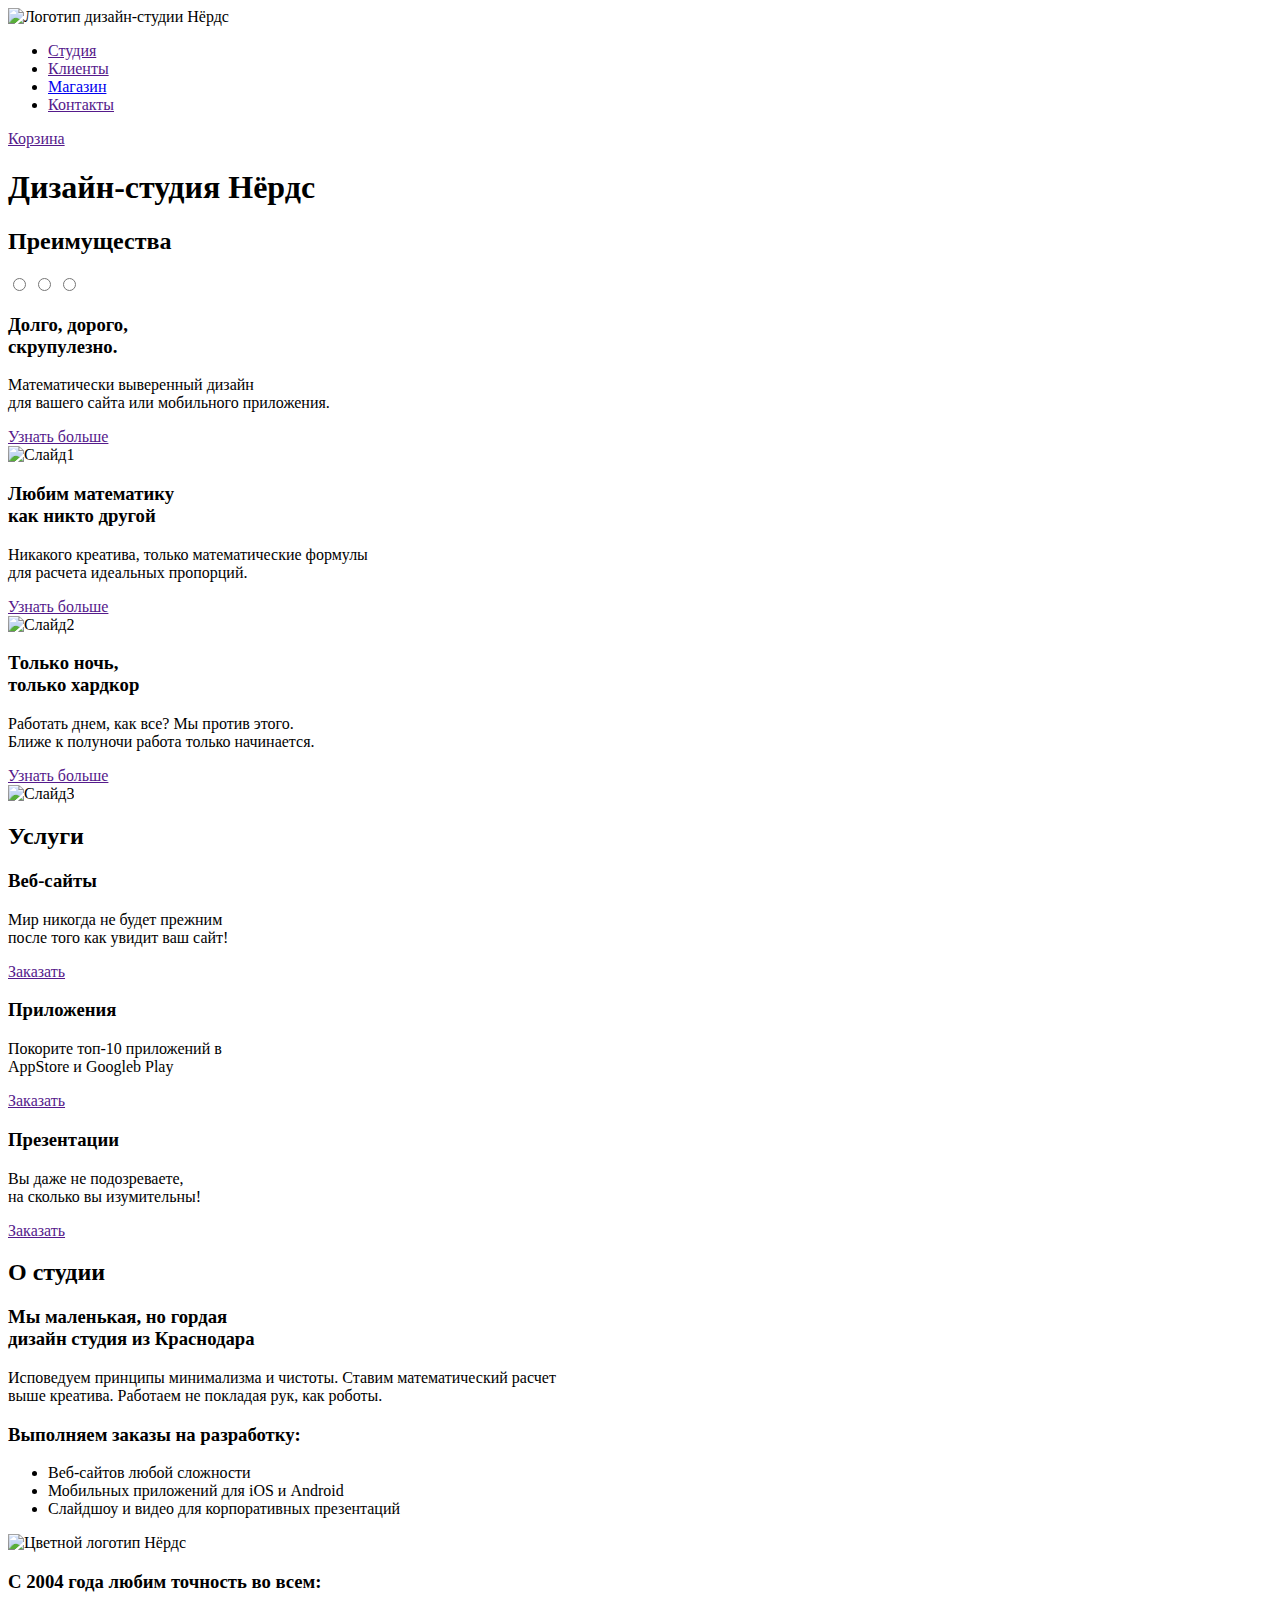
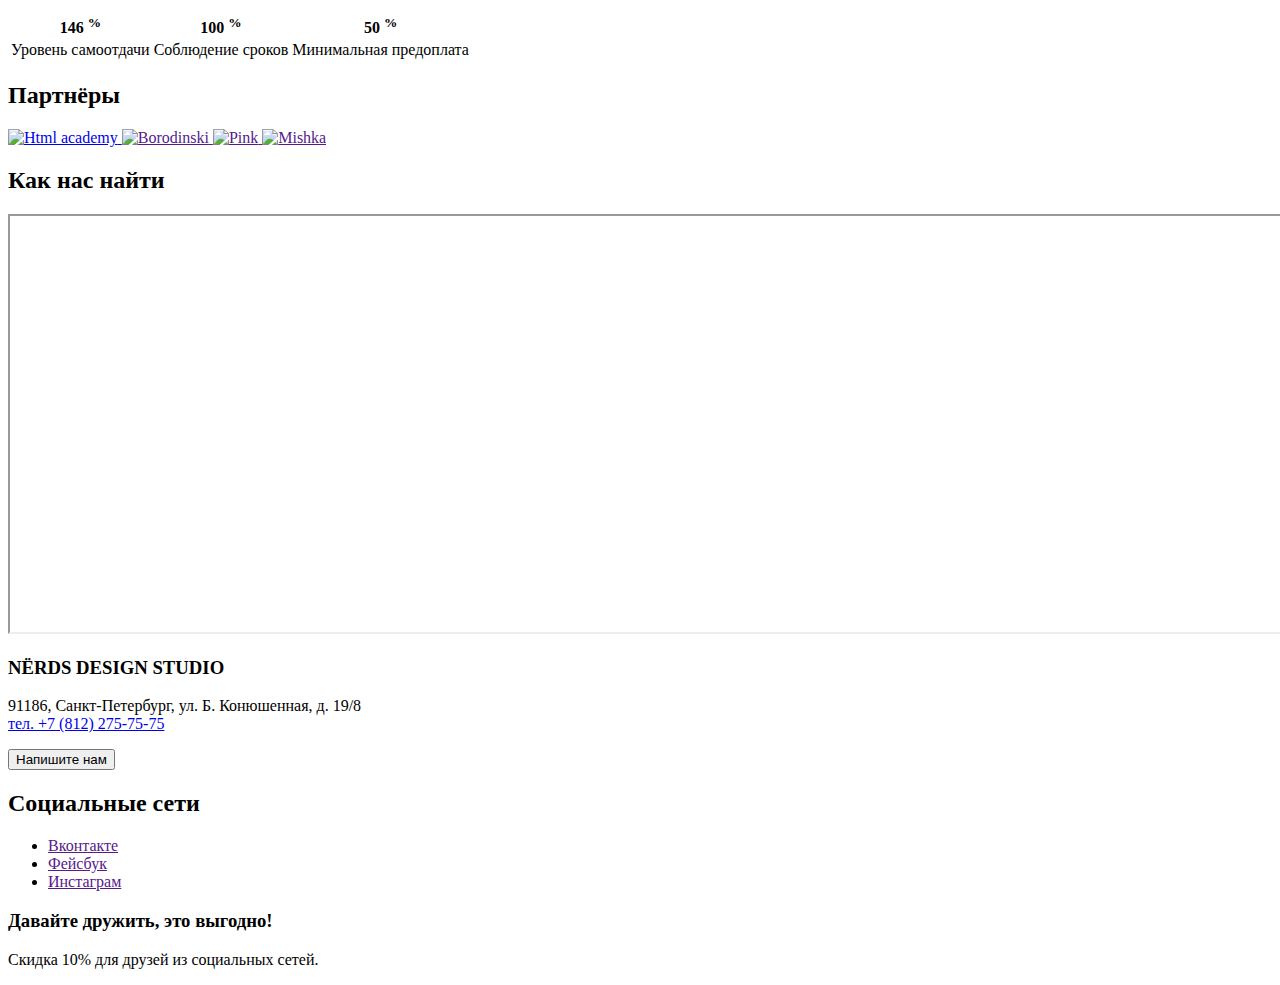
==== index.html @ f69ae748 "Добавляет html разметку главной страницы" ====
<!DOCTYPE html>
<html lang="ru">

<head>
  <meta charset="utf-8">
  <title>Дизайн-студия Нёрдс</title>
</head>

<body>
  <header>
    <nav>
      <a>
        <img src="https://via.placeholder.com/160x65" width="160" height="65" alt="Логотип дизайн-студии Нёрдс">
      </a>
      <ul>
        <li><a href="">Студия</a></li>
        <li><a href="">Клиенты</a></li>
        <li><a href="catalog.html">Магазин</a></li>
        <li><a href="">Контакты</a></li>
      </ul>
      <a href="">Корзина</a>
    </nav>
  </header>
  <main>
    <h1>Дизайн-студия Нёрдс</h1>
    <section>
      <h2>Преимущества</h2>
      <div>
        <input type="radio" id="slide1">
        <input type="radio" id="slide2">
        <input type="radio" id="slide3">
      </div>
      <div>
        <!-- 
        <label for="slide1"></label>
        <label for="slide2"></label>
        <label for="slide3"></label>
        -->
      </div>
      <div>
        <div>
          <h3>Долго, дорого,<br>
            скрупулезно.
          </h3>
          <p>
            Математически выверенный дизайн <br>
            для вашего сайта или мобильного приложения.
          </p>
          <a href="">Узнать больше</a>
        </div>
        <div>
          <img src="https://via.placeholder.com/760x431" width="760" height="431" alt="Слайд1">
        </div>
      </div>
      <div>
        <div>
          <h3>Любим математику<br>
            как никто другой
          </h3>
          <p>
            Никакого креатива, только математические формулы <br>
            для расчета идеальных пропорций.
          </p>
          <a href="">Узнать больше</a>
        </div>
        <div>
          <img src="https://via.placeholder.com/760x431" width="760" height="431" alt="Слайд2">
        </div>
      </div>
      <div>
        <div>
          <h3>Только ночь,<br>
            только хардкор
          </h3>
          <p>
            Работать днем, как все? Мы против этого. <br>
            Ближе к полуночи работа только начинается.
          </p>
          <a href="">Узнать больше</a>
        </div>
        <div>
          <img src="https://via.placeholder.com/760x431" width="760" height="431" alt="Слайд3">
        </div>
      </div>
    </section>
    <section>
      <h2>Услуги</h2>
      <div>
        <h3>Веб-сайты</h3>
        <p>
          Мир никогда не будет прежним <br>
          после того как увидит ваш сайт!
        </p>
        <a href="">Заказать</a>
      </div>
      <div>
        <h3>Приложения</h3>
        <p>
          Покорите топ-10 приложений в <br>
          AppStore и Googleb Play
        </p>
        <a href="">Заказать</a>
      </div>
      <div>
        <h3>Презентации</h3>
        <p>
          Вы даже не подозреваете, <br>
          на сколько вы изумительны!
        </p>
        <a href="">Заказать</a>
      </div>
    </section>
    <section>
      <h2>О студии</h2>
      <h3>Мы маленькая, но гордая <br>
        дизайн студия из Краснодара
      </h3>
      <p>
        Исповедуем принципы минимализма и чистоты. Ставим математический расчет <br>
        выше креатива. Работаем не покладая рук, как роботы.
      </p>
      <h3>Выполняем заказы на разработку:</h3>
      <ul>
        <li>Веб-сайтов любой сложности</li>
        <li>Мобильных приложений для iOS и Android</li>
        <li>Слайдшоу и видео для корпоративных презентаций</li>
      </ul>
      <img src="https://via.placeholder.com/360x208" width="360" height="208" alt="Цветной логотип Нёрдс">
      <h3>
        С 2004 года любим точность во всем:
      </h3>
      <table>
        <tr>
          <th>
            146
            <sup>%</sup>
          </th>
          <th>
            100
            <sup>%</sup>
          </th>
          <th>
            50
            <sup>%</sup>
          </th>
        </tr>
        <tr>
          <td>Уровень самоотдачи</td>
          <td>Соблюдение сроков</td>
          <td>Минимальная предоплата</td>
        </tr>
      </table>
    </section>
    <section>
      <h2>Партнёры</h2>
      <a href="https://htmlacademy.ru/intensive/htmlcss">
        <img src="https://via.placeholder.com/199x68" width="199" height="68" alt="Html academy">
      </a>
      <a href="">
        <img src="https://via.placeholder.com/209x90" width="209" height="90" alt="Borodinski">
      </a>
      <a href="">
        <img src="https://via.placeholder.com/185x52" width="182" height="52" alt="Pink">
      </a>
      <a href="">
        <img src="https://via.placeholder.com/173x84" width="174" height="84" alt="Mishka">
      </a>
    </section>
  </main>
  <footer>
    <section>
      <h2>Как нас найти</h2>
      <div class="map">
        <iframe
          src="https://yandex.ru/map-widget/v1/?um=constructor%3Ab1646ce44cdede7087c496440cc2f568288fb2582e82333f8122852d55ac9427&amp;source=constructor"
         width="1440" height="416"></iframe>
      </div>
      <div>
        <h3>NЁRDS DESIGN STUDIO</h3>
        <p>
          91186, Санкт-Петербург, ул. Б. Конюшенная, д. 19/8<br>
          <a href="tel:+78122757575">тел. +7 (812) 275-75-75</a>
        </p>
        <button>Напишите нам</button>
      </div>
    </section>
    <section>
      <h2>Социальные сети</h2>
      <ul>
        <li>
          <a href="">Вконтакте</a>
        </li>
        <li>
          <a href="">Фейсбук</a>
        </li>
        <li>
          <a href="">Инстаграм</a>
        </li>
      </ul>
      <h3>Давайте дружить, это выгодно!</h3>
      <p>Скидка 10% для друзей из социальных сетей.</p>
    </section>
  </footer>
</body>

</html>
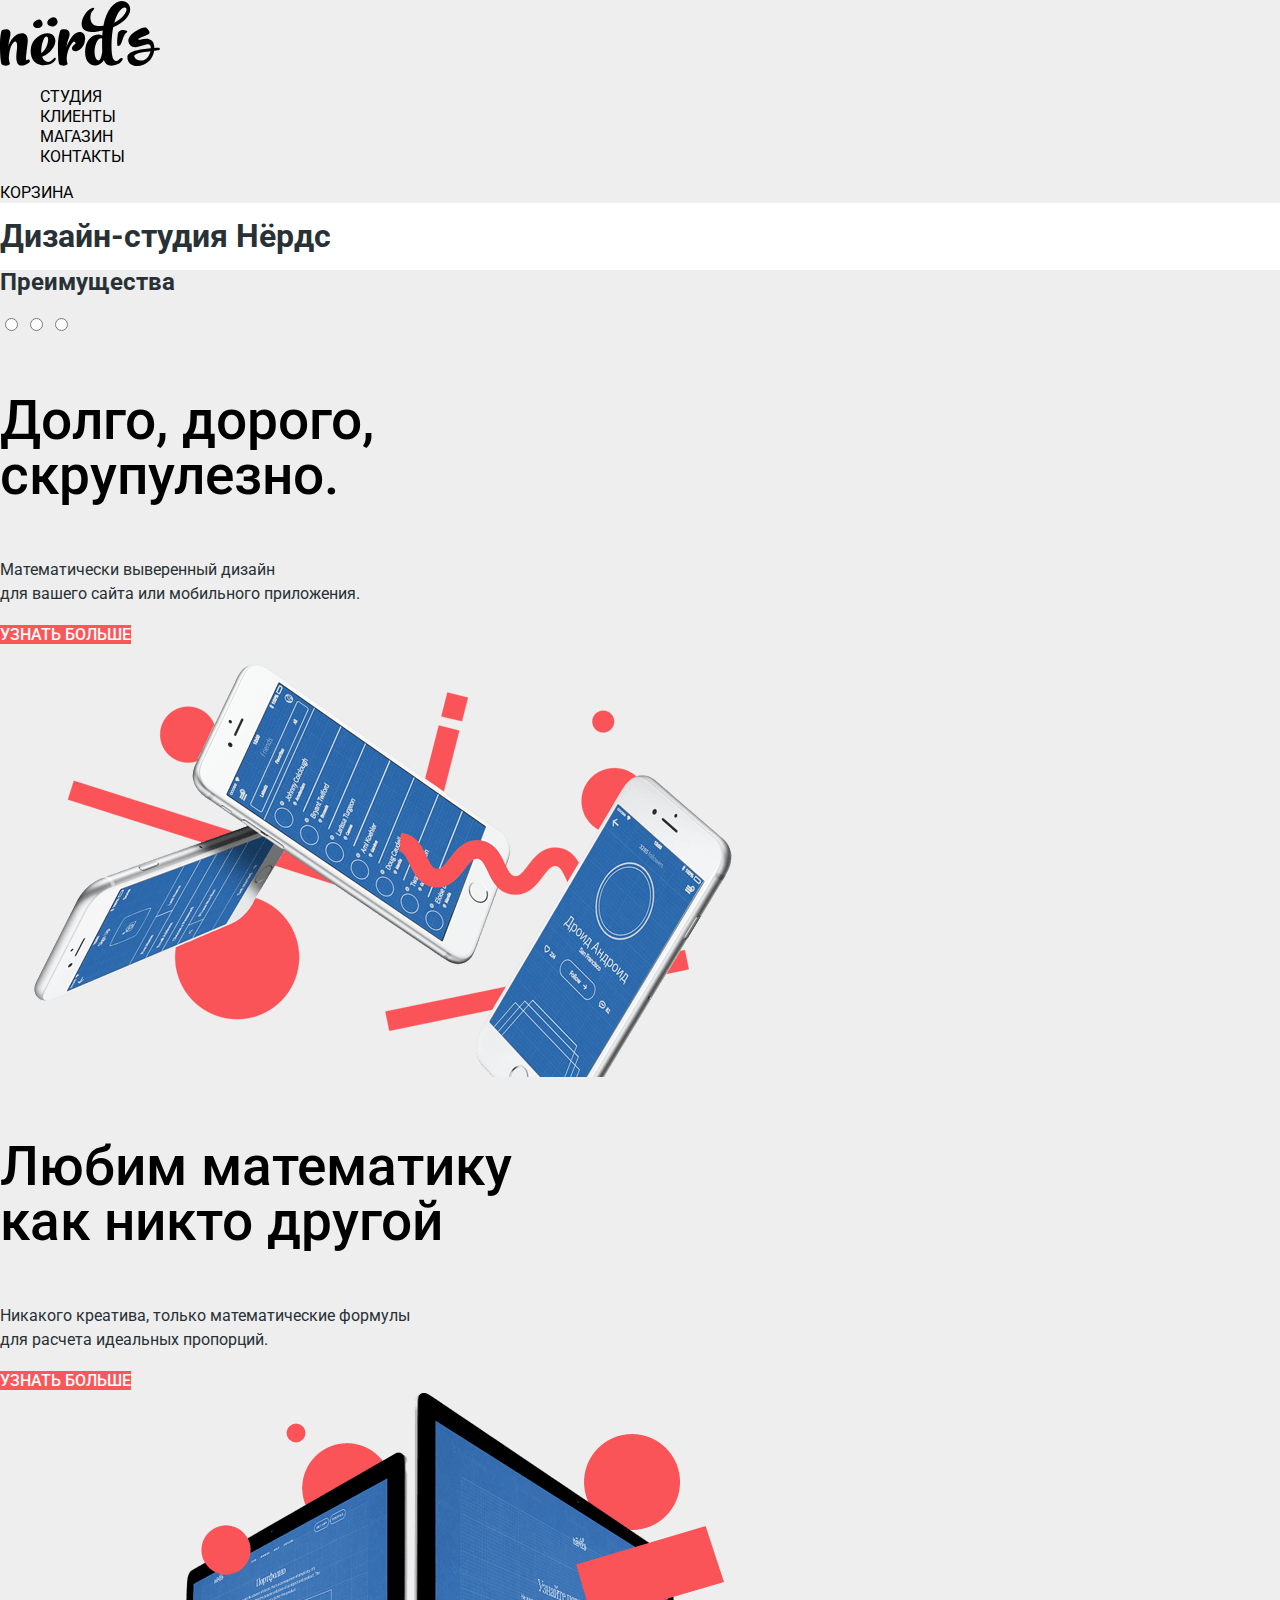
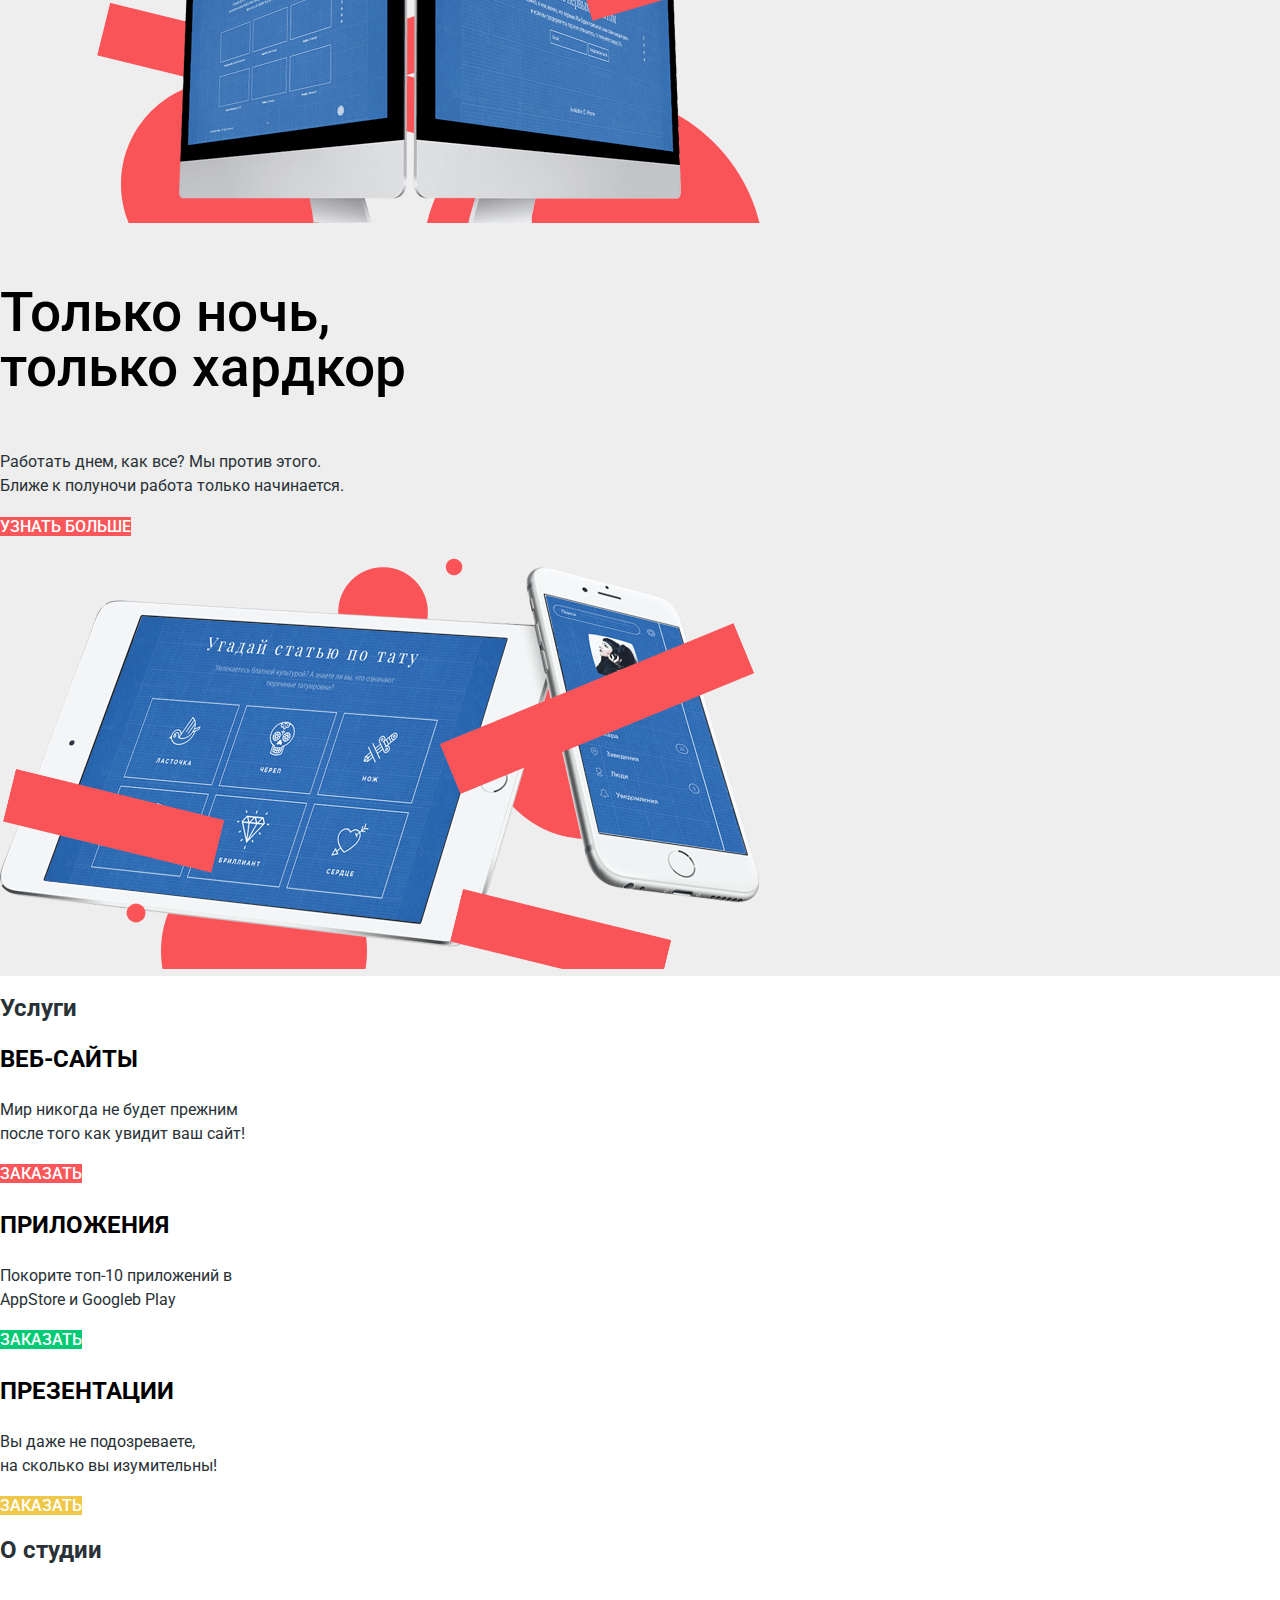
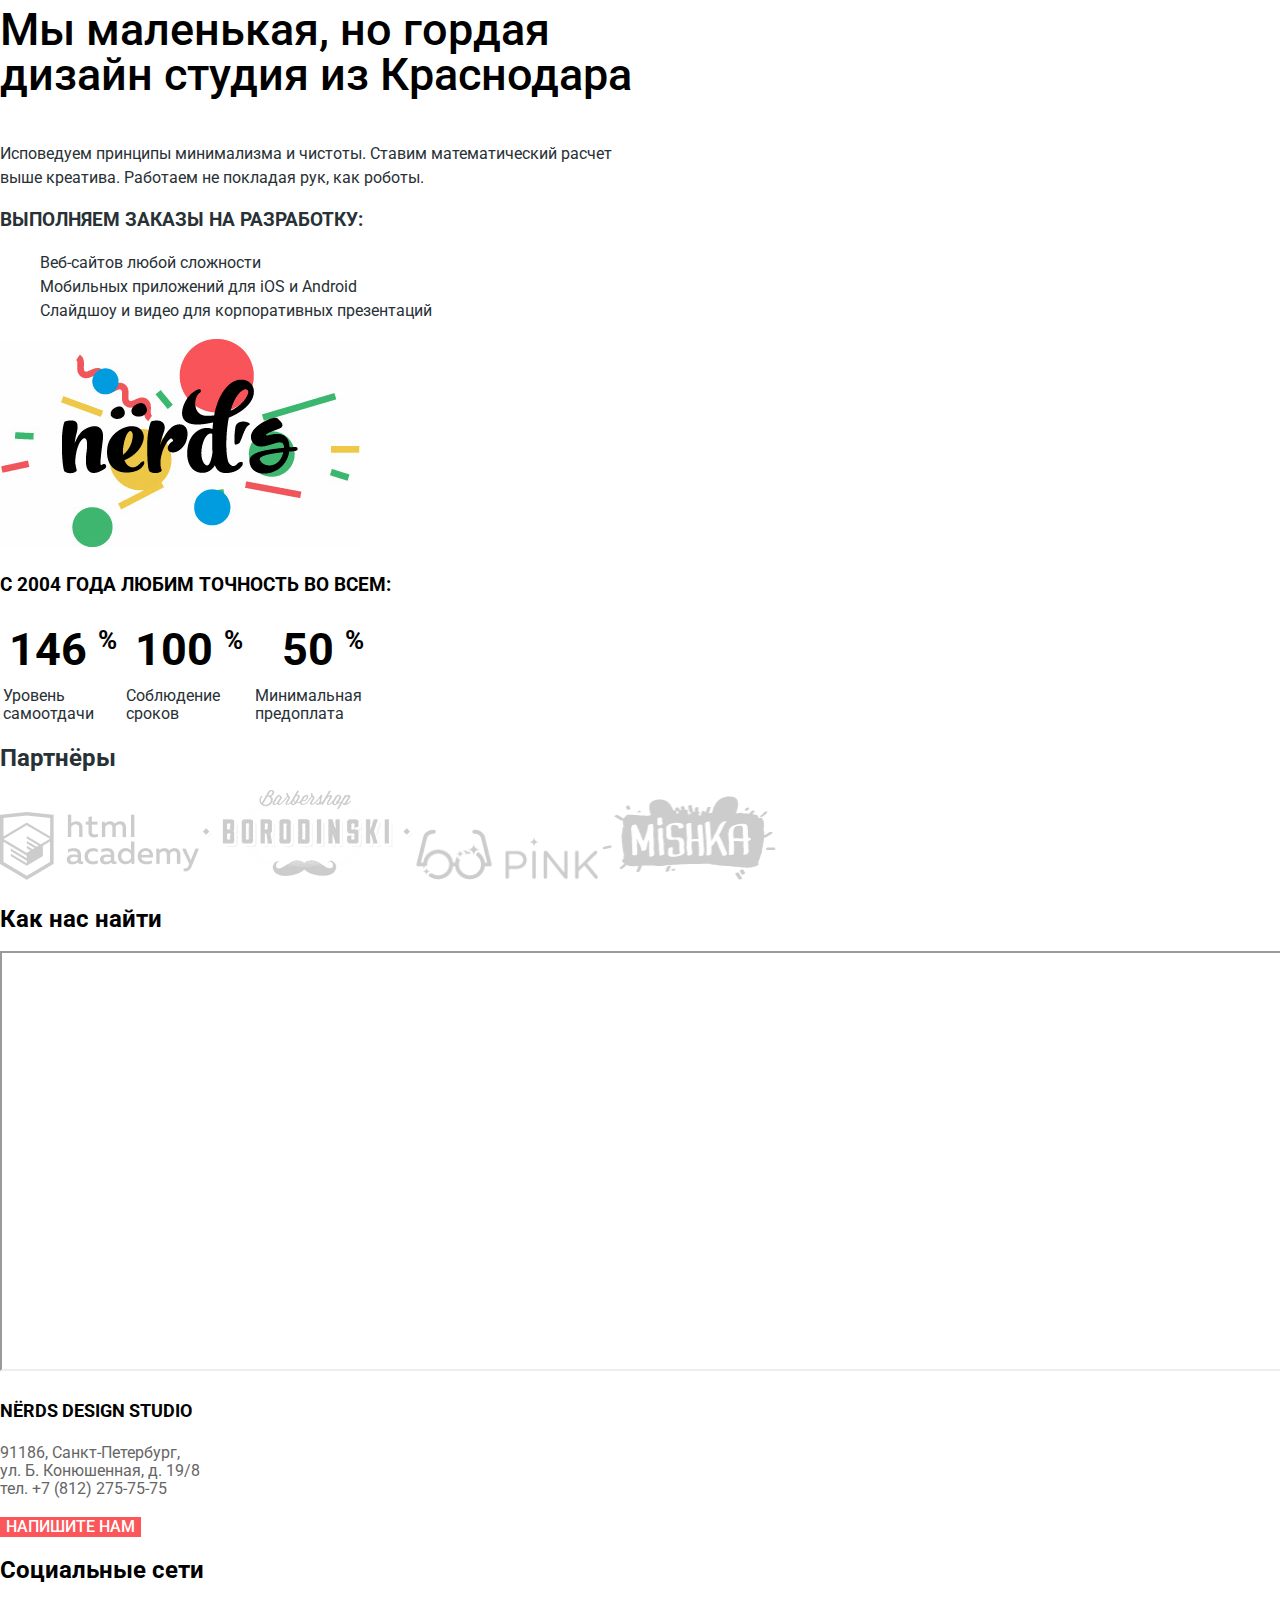
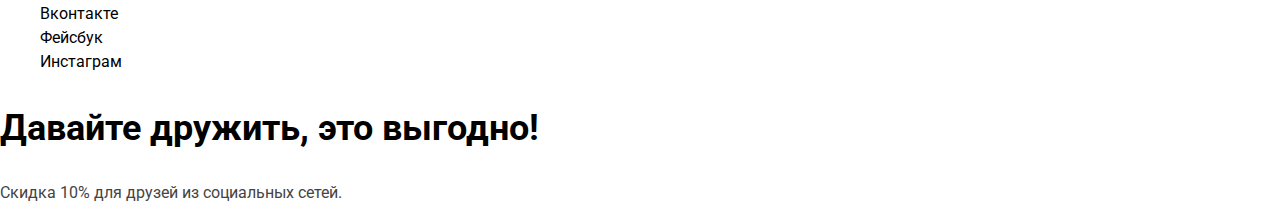
==== commit f1cbe038: "Добавлены изображения. Подключены контентные изображения в разметке." ====
--- a/index.html
+++ b/index.html
@@ -1,44 +1,48 @@
 <!DOCTYPE html>
-<html lang="ru">
+<html class="page" lang="ru">
 
 <head>
   <meta charset="utf-8">
   <title>Дизайн-студия Нёрдс</title>
+  <link rel="stylesheet" href="https://fonts.googleapis.com/css2?family=Roboto:wght@400;700&display=swap">
+  <link href="css/normalize.css" rel="stylesheet">
+  <link href="css/style.css" rel="stylesheet">
 </head>
 
-<body>
-  <header>
-    <nav>
-      <a>
-        <img src="https://via.placeholder.com/160x65" width="160" height="65" alt="Логотип дизайн-студии Нёрдс">
-      </a>
-      <ul>
-        <li><a href="">Студия</a></li>
-        <li><a href="">Клиенты</a></li>
-        <li><a href="catalog.html">Магазин</a></li>
-        <li><a href="">Контакты</a></li>
-      </ul>
-      <a href="">Корзина</a>
+<body class="page-body">
+  <header class="main-header">
+    <nav class="main-navigation">
+      <div class="main-navigation-wrapper">
+        <a class="main-header-logo" href="index.html">
+          <img src="img/nerds-logo.svg" width="160" height="65" alt="Логотип дизайн-студии Нёрдс">
+        </a>
+        <div class="container">
+          <ul class="site-navigation">
+            <li><a href="">Студия</a></li>
+            <li><a href="">Клиенты</a></li>
+            <li><a href="catalog.html">Магазин</a></li>
+            <li><a href="">Контакты</a></li>
+          </ul>
+          <div class="cart-navigation">
+            <a class="cart-link" href="">Корзина</a>
+          </div>
+        </div>
+      </div>
     </nav>
   </header>
-  <main>
-    <h1>Дизайн-студия Нёрдс</h1>
-    <section>
-      <h2>Преимущества</h2>
+  <main class="container">
+    <h1 class="visually-hidden">Дизайн-студия Нёрдс</h1>
+    <section class="slider-features">
+      <h2 class="visually-hidden">Преимущества</h2>
+      <div class="slider-control">
+        <input type="radio">
+        <input type="radio">
+        <input type="radio">
+      </div>
       <div>
-        <input type="radio" id="slide1">
-        <input type="radio" id="slide2">
-        <input type="radio" id="slide3">
-      </div>
-      <div>
-        <!-- 
-        <label for="slide1"></label>
-        <label for="slide2"></label>
-        <label for="slide3"></label>
-        -->
-      </div>
-      <div>
-        <div>
+      </div>
+      <div class="slider-item">
+        <div class="slider-text">
           <h3>Долго, дорого,<br>
             скрупулезно.
           </h3>
@@ -46,14 +50,14 @@
             Математически выверенный дизайн <br>
             для вашего сайта или мобильного приложения.
           </p>
-          <a href="">Узнать больше</a>
-        </div>
-        <div>
-          <img src="https://via.placeholder.com/760x431" width="760" height="431" alt="Слайд1">
-        </div>
-      </div>
-      <div>
-        <div>
+          <a class="button" href="">Узнать больше</a>
+        </div>
+        <div class="slider-image">
+          <img src="img/nerds-index-slide1.png" width="760" height="431" alt="Долго, дорого, скрупулезно.">
+        </div>
+      </div>
+      <div class="slider-item">
+        <div class="slider-text">
           <h3>Любим математику<br>
             как никто другой
           </h3>
@@ -61,14 +65,14 @@
             Никакого креатива, только математические формулы <br>
             для расчета идеальных пропорций.
           </p>
-          <a href="">Узнать больше</a>
-        </div>
-        <div>
-          <img src="https://via.placeholder.com/760x431" width="760" height="431" alt="Слайд2">
-        </div>
-      </div>
-      <div>
-        <div>
+          <a class="button" href="">Узнать больше</a>
+        </div>
+        <div class="slider-image">
+          <img src="img/nerds-index-slide2.png" width="760" height="431" alt="Любим математику как никто другой">
+        </div>
+      </div>
+      <div class="slider-item">
+        <div class="slider-text">
           <h3>Только ночь,<br>
             только хардкор
           </h3>
@@ -76,125 +80,127 @@
             Работать днем, как все? Мы против этого. <br>
             Ближе к полуночи работа только начинается.
           </p>
-          <a href="">Узнать больше</a>
-        </div>
-        <div>
-          <img src="https://via.placeholder.com/760x431" width="760" height="431" alt="Слайд3">
-        </div>
-      </div>
-    </section>
-    <section>
-      <h2>Услуги</h2>
-      <div>
+          <a class="button" href="">Узнать больше</a>
+        </div>
+        <div class="slider-image">
+          <img src="img/nerds-index-slide3.png" width="760" height="431" alt="Только ночь, только хардкор">
+        </div>
+      </div>
+    </section>
+    <section class="service">
+      <h2 class="visually-hidden">Услуги</h2>
+      <div class="service-item">
         <h3>Веб-сайты</h3>
         <p>
           Мир никогда не будет прежним <br>
           после того как увидит ваш сайт!
         </p>
-        <a href="">Заказать</a>
-      </div>
-      <div>
+        <a class="button service-button service-button-red" href="">Заказать</a>
+      </div>
+      <div class="service-item">
         <h3>Приложения</h3>
         <p>
           Покорите топ-10 приложений в <br>
           AppStore и Googleb Play
         </p>
-        <a href="">Заказать</a>
-      </div>
-      <div>
+        <a class="button service-button service-button-green" href="">Заказать</a>
+      </div>
+      <div class="service-item">
         <h3>Презентации</h3>
         <p>
           Вы даже не подозреваете, <br>
           на сколько вы изумительны!
         </p>
-        <a href="">Заказать</a>
-      </div>
-    </section>
-    <section>
-      <h2>О студии</h2>
-      <h3>Мы маленькая, но гордая <br>
-        дизайн студия из Краснодара
-      </h3>
-      <p>
-        Исповедуем принципы минимализма и чистоты. Ставим математический расчет <br>
-        выше креатива. Работаем не покладая рук, как роботы.
-      </p>
-      <h3>Выполняем заказы на разработку:</h3>
-      <ul>
-        <li>Веб-сайтов любой сложности</li>
-        <li>Мобильных приложений для iOS и Android</li>
-        <li>Слайдшоу и видео для корпоративных презентаций</li>
-      </ul>
-      <img src="https://via.placeholder.com/360x208" width="360" height="208" alt="Цветной логотип Нёрдс">
-      <h3>
-        С 2004 года любим точность во всем:
-      </h3>
-      <table>
-        <tr>
-          <th>
-            146
-            <sup>%</sup>
-          </th>
-          <th>
-            100
-            <sup>%</sup>
-          </th>
-          <th>
-            50
-            <sup>%</sup>
-          </th>
-        </tr>
-        <tr>
-          <td>Уровень самоотдачи</td>
-          <td>Соблюдение сроков</td>
-          <td>Минимальная предоплата</td>
-        </tr>
-      </table>
-    </section>
-    <section>
-      <h2>Партнёры</h2>
+        <a class="button service-button service-button-yellow" href="">Заказать</a>
+      </div>
+    </section>
+    <section class="about">
+      <h2 class="visually-hidden">О студии</h2>
+      <div class="about-description">
+        <h3 class="about-description-title">Мы маленькая, но гордая <br>
+          дизайн студия из Краснодара
+        </h3>
+        <p class="about-description-text">
+          Исповедуем принципы минимализма и чистоты. Ставим математический расчет <br>
+          выше креатива. Работаем не покладая рук, как роботы.
+        </p>
+        <h3 class="about-description-title-list">Выполняем заказы на разработку:</h3>
+        <ul class="about-description-list">
+          <li>Веб-сайтов любой сложности</li>
+          <li>Мобильных приложений для iOS и Android</li>
+          <li>Слайдшоу и видео для корпоративных презентаций</li>
+        </ul>
+        <img class="about-logo" src="img/nerds-logo color.png" width="360" height="208" alt="Цветной логотип Нёрдс">
+        <h3 class="about-facts-title">
+          С 2004 года любим точность во всем:
+        </h3>
+        <table class="about-facts-table">
+          <tr>
+            <th class="cell cell-1">
+              146
+              <sup>%</sup>
+            </th>
+            <th class="cell cell-2">
+              100
+              <sup>%</sup>
+            </th>
+            <th class="cell cell-3">
+              50
+              <sup>%</sup>
+            </th>
+          </tr>
+          <tr>
+            <td class="cell cell-4">Уровень самоотдачи</td>
+            <td class="cell cell-5">Соблюдение сроков</td>
+            <td class="cell cell-6">Минимальная предоплата</td>
+          </tr>
+        </table>
+    </section>
+    <section class="partners">
+      <h2 class="visually-hidden">Партнёры</h2>
       <a href="https://htmlacademy.ru/intensive/htmlcss">
-        <img src="https://via.placeholder.com/199x68" width="199" height="68" alt="Html academy">
+        <img src="img/html-academy-partner.png" width="199" height="68" alt="Html academy">
       </a>
       <a href="">
-        <img src="https://via.placeholder.com/209x90" width="209" height="90" alt="Borodinski">
+        <img src="img/Borodinski-partner.png" width="209" height="90" alt="Borodinski">
       </a>
       <a href="">
-        <img src="https://via.placeholder.com/185x52" width="182" height="52" alt="Pink">
+        <img src="img/pink-partner.png" width="182" height="52" alt="Pink">
       </a>
       <a href="">
-        <img src="https://via.placeholder.com/173x84" width="174" height="84" alt="Mishka">
+        <img src="img/mishka-partner.png" width="174" height="84" alt="Mishka">
       </a>
     </section>
   </main>
-  <footer>
-    <section>
-      <h2>Как нас найти</h2>
+  <footer class="page-footer main-footer">
+    <section class="footer-contacts">
+      <h2 class="visually-hidden">Как нас найти</h2>
       <div class="map">
         <iframe
           src="https://yandex.ru/map-widget/v1/?um=constructor%3Ab1646ce44cdede7087c496440cc2f568288fb2582e82333f8122852d55ac9427&amp;source=constructor"
-         width="1440" height="416"></iframe>
-      </div>
-      <div>
+          width="1440" height="416"></iframe>
+      </div>
+      <div class="footer-addres">
         <h3>NЁRDS DESIGN STUDIO</h3>
         <p>
-          91186, Санкт-Петербург, ул. Б. Конюшенная, д. 19/8<br>
-          <a href="tel:+78122757575">тел. +7 (812) 275-75-75</a>
-        </p>
-        <button>Напишите нам</button>
-      </div>
-    </section>
-    <section>
-      <h2>Социальные сети</h2>
-      <ul>
+          91186, Санкт-Петербург,<br>
+          ул. Б. Конюшенная, д. 19/8<br>
+          <a class="footer-phone" href="tel:+78122757575">тел. +7 (812) 275-75-75</a>
+        </p>
+        <button class="button">Напишите нам</button>
+      </div>
+    </section>
+    <section class="footer-social">
+      <h2 class="visually-hidden">Социальные сети</h2>
+      <ul class="footer-social-list">
         <li>
-          <a href="">Вконтакте</a>
+          <a class="social-button" href="">Вконтакте</a>
         </li>
         <li>
-          <a href="">Фейсбук</a>
+          <a class="social-button" href="">Фейсбук</a>
         </li>
         <li>
-          <a href="">Инстаграм</a>
+          <a class="social-button" href="">Инстаграм</a>
         </li>
       </ul>
       <h3>Давайте дружить, это выгодно!</h3>
--- a/css/style.css
+++ b/css/style.css
@@ -0,0 +1,374 @@
+/* Variables */
+
+:root {
+  --basic-white: #FFFFFF;
+  --basic-light-grey: #EEEEEE;
+  --basic-grey: #DFDFDF;
+  --basic-medium-grey: #D5D5D5;
+  --basic-light-red: #FB565A;
+  --basic-red: #E74246;
+  --basic-dark-red: #D7373B;
+  --basic-light-green: #00CA74;
+  --basic-green: #00BC6C;
+  --basic-dark-green: #00AA62;
+  --basic-light-yellow: #EFC84A;
+  --basic-yellow: #EAB534;
+  --basic-dark-yellow: #E5A722;
+  --basic-black: #000000;
+  --basic-dark-grey: #283136;
+  --basic-light-footer-grey: #666666;
+  --basic-footer-grey: #444444;
+}
+
+/* Global */
+
+body {
+  min-width: 1200px;
+  margin: 0;
+  padding: 0;
+  font-family: "Roboto", Arial, sans-serif;
+  font-size: 16px;
+  line-height: 24px;
+  font-weight: 400;
+  color: var(--basic-dark-grey);
+  background-color: var(--basic-white);
+}
+
+a {
+  text-decoration: none;
+  background-color: transparent;
+}
+
+img {
+  max-width: 100%;
+  height: auto;
+}
+
+.main-navigation {
+  line-height: 20px;
+  color: var(--basic-black);
+  background-color: transparent;
+  text-transform: uppercase;
+}
+
+.main-navigation-wrapper {
+  background-color: var(--basic-light-grey);
+}
+
+.site-navigation {
+  list-style: none;
+}
+
+
+/* Navigation */
+
+
+.site-navigation a,
+.cart-navigation a {
+  color: var(--basic-black);
+}
+
+.site-navigation a:focus,
+.cart-navigation a:focus,
+.site-navigation a:hover,
+.cart-navigation a:hover {
+  color: var(--basic-light-red);
+}
+
+.site-navigation a:active,
+.cart-navigation a:active {
+  color: rgba(0, 0, 0, 0.3);
+}
+
+/* Features */
+.slider-text h3 {
+  font-size: 55px;
+  font-weight: 500;
+  line-height: 55px;
+  color: var(--basic-black);
+}
+
+.slider-features {
+  background-color: var(--basic-light-grey);
+}
+
+/* Button */
+.button {
+  font: inherit;
+  text-align: center;
+  font-weight: 500;
+  line-height: 18px;
+  color: var(--basic-white);
+  vertical-align: middle;
+  text-transform: uppercase;
+  background-color: var(--basic-light-red);
+  border: none;
+}
+
+.service-button-yellow {
+  background-color: var(--basic-light-yellow);
+}
+
+.service-button-green {
+  background-color: var(--basic-light-green);
+}
+
+.button:hover,
+.button:focus {
+  background-color: var(--basic-red);
+  outline: none;
+}
+
+.button:active {
+  background-color: var(--basic-dark-red);
+  color: rgba(255, 255, 255, 0.3);
+}
+
+.service-button-yellow:hover,
+.service-button-yellow:focus {
+  background-color: var(--basic-yellow);
+}
+
+.service-button-yellow:active {
+  background-color: var(--basic-dark-yellow);
+}
+
+.service-button-green:hover,
+.service-button-green:focus {
+  background-color: var(--basic-green);
+}
+
+.service-button-green:active {
+  background-color: var(--basic-dark-green);
+}
+
+
+/* Service */
+.service-item h3 {
+  font-size: 24px;
+  font-weight: bold;
+  line-height: 30px;
+  letter-spacing: normal;
+  text-transform: uppercase;
+  color: var(--basic-black);
+}
+
+/*About*/
+.about-description-title {
+  font-weight: 500;
+  font-size: 45px;
+  line-height: 45px;
+  color: var(--basic-black)
+}
+
+.about-description-title-list {
+  font-weight: bold;
+  text-transform: uppercase;
+}
+
+.about-facts-title {
+  font-weight: bold;
+  color: var(--basic-black);
+  text-transform: uppercase;
+}
+
+.about-description-list {
+  list-style: none;
+}
+
+.about-facts-table th {
+  font-weight: bold;
+  font-size: 45px;
+  line-height: 64px;
+  color: var(--basic-black);
+}
+
+.cell sup {
+  font-weight: bold;
+  font-size: 26px;
+  line-height: 40px;
+}
+
+.about-facts-table tr {
+  line-height: 18px;
+}
+
+.cell-1 {
+  width: 119px;
+  height: 64px;
+}
+
+.cell-2 {
+  width: 125px;
+  height: 64px;
+}
+
+.cell-3 {
+  width: 135px;
+  height: 64px;
+}
+
+.cell-4 {
+  width: 119px;
+  height: 37px;
+}
+
+.cell-5 {
+  width: 125px;
+  height: 37px;
+}
+
+.cell-6 {
+  width: 135px;
+  height: 37px;
+}
+
+/*Catalog*/
+.page-title {
+  font-weight: 500;
+  font-size: 55px;
+  line-height: 55px;
+  color: var(--basic-black);
+  background-color: var(--basic-light-grey);
+}
+
+.sorting h2 {
+  font-weight: bold;
+  font-size: 18px;
+  line-height: 30px;
+  text-transform: uppercase;
+}
+
+.sorting-item,
+.catalog-item,
+.pagination-list {
+  list-style: none;
+}
+
+.sorting-item a {
+  font-size: 14px;
+  line-height: 18px;
+  color: rgba(0, 0, 0, 0.3);
+  text-transform: uppercase;
+}
+
+.sorting-item a:active {
+  color: var(--basic-black);
+}
+
+.sorting-item a:focus,
+.sorting-item a:hover {
+  color: rgba(0, 0, 0, 0.6);
+}
+
+.sorting-item-current a,
+.sorting-item-current a:hover,
+.sorting-item-current a:focus,
+.sorting-item-current a:active {
+  color: var(--basic-black);
+}
+
+.catalog-popup-title {
+  font-weight: bold;
+  font-size: 18px;
+  line-height: 30px;
+  color: var(--basic-black);
+  text-transform: uppercase;
+}
+
+.catalog-popup-title:focus,
+.catalog-popup-title:hover {
+  color: var(--basic-light-red);
+}
+
+.catalog-popup-title:active {
+  color: rgba(0, 0, 0, 0.3);
+}
+
+.catalog-popup p {
+  line-height: 18px;
+  color: var(--basic-light-footer-grey)
+}
+
+.catalog-popup .button {
+  line-height: 18px;
+  color: var(--basic-white);
+}
+
+.catalog-popup .button:focus,
+.catalog-popup .button:hover {
+  background-color: var(--basic-red)
+}
+
+.catalog-popup .button:active {
+  background-color: var(--basic-dark-red);
+}
+
+.catalog-popup {
+  background-color: var(--basic-light-grey)
+}
+
+.pagination-item a {
+  line-height: 18px;
+  color: var(--basic-black);
+  background-color: var(--basic-light-grey);
+}
+
+.pagination-item a:focus,
+.pagination-item a:hover {
+  background-color: var(--basic-grey);
+}
+
+.pagination-item a:active {
+  background-color: var(--basic-medium-grey);
+  color: rgba(0, 0, 0, 0.3);
+}
+
+.pagination-item-current a,
+.pagination-item-current a:hover,
+.pagination-item-current a:focus,
+.pagination-item-current a:active {
+  color: var(--basic-black);
+  background-color: rgba(0, 0, 0, 0.0001);
+  border: 3px solid #DBDBDB;
+}
+
+/* Main footer */
+.main-footer {
+  color: var(--basic-black);
+}
+
+.footer-addres h3 {
+  font-weight: bold;
+  font-size: 18px;
+  line-height: 30px;
+  text-transform: uppercase;
+}
+
+.footer-addres p {
+  line-height: 18px;
+  color: var(--basic-light-footer-grey);
+}
+
+.footer-phone {
+  color: inherit;
+}
+
+.footer-social-list {
+  list-style: none;
+}
+
+.footer-social-list a {
+  color: inherit;
+}
+
+.footer-social h3 {
+  font-weight: bold;
+  font-size: 36px;
+  line-height: 36px;
+}
+
+.footer-social p {
+  line-height: 22px;
+  color: var(--basic-footer-grey);
+}
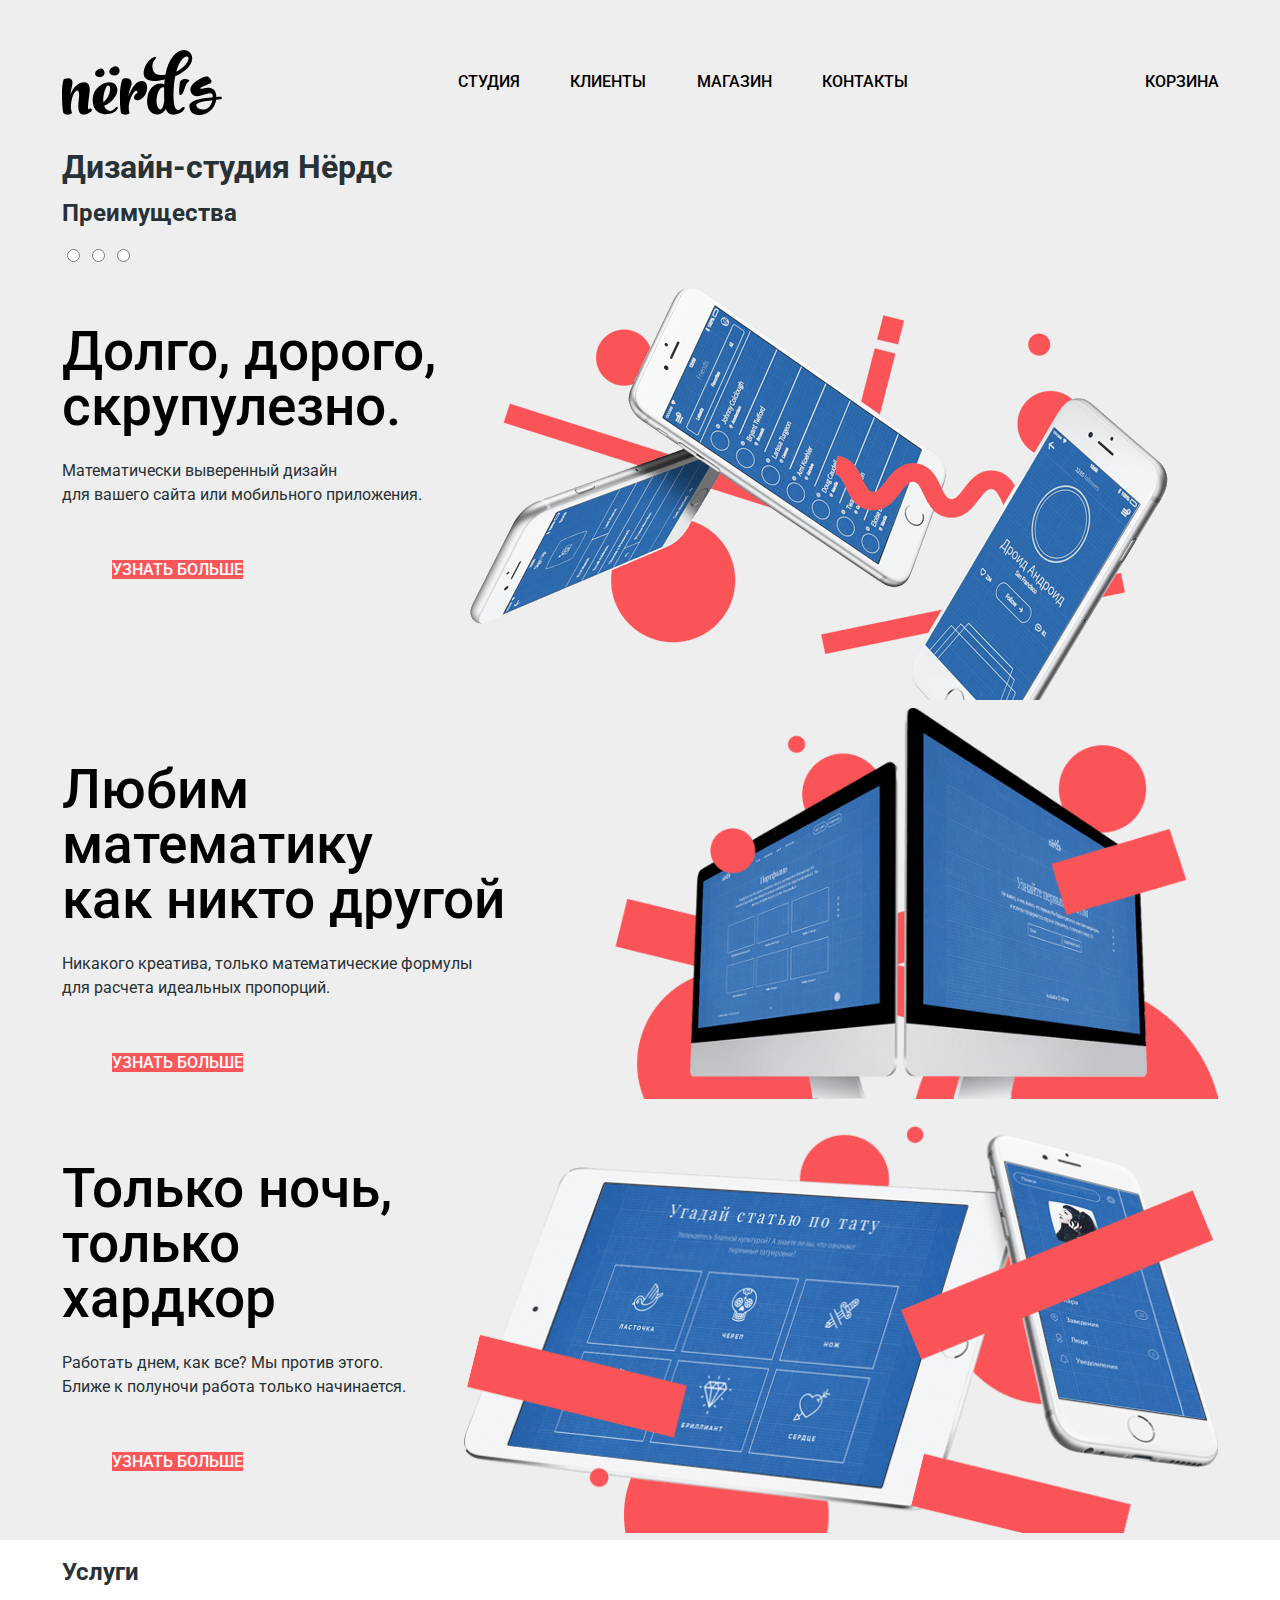
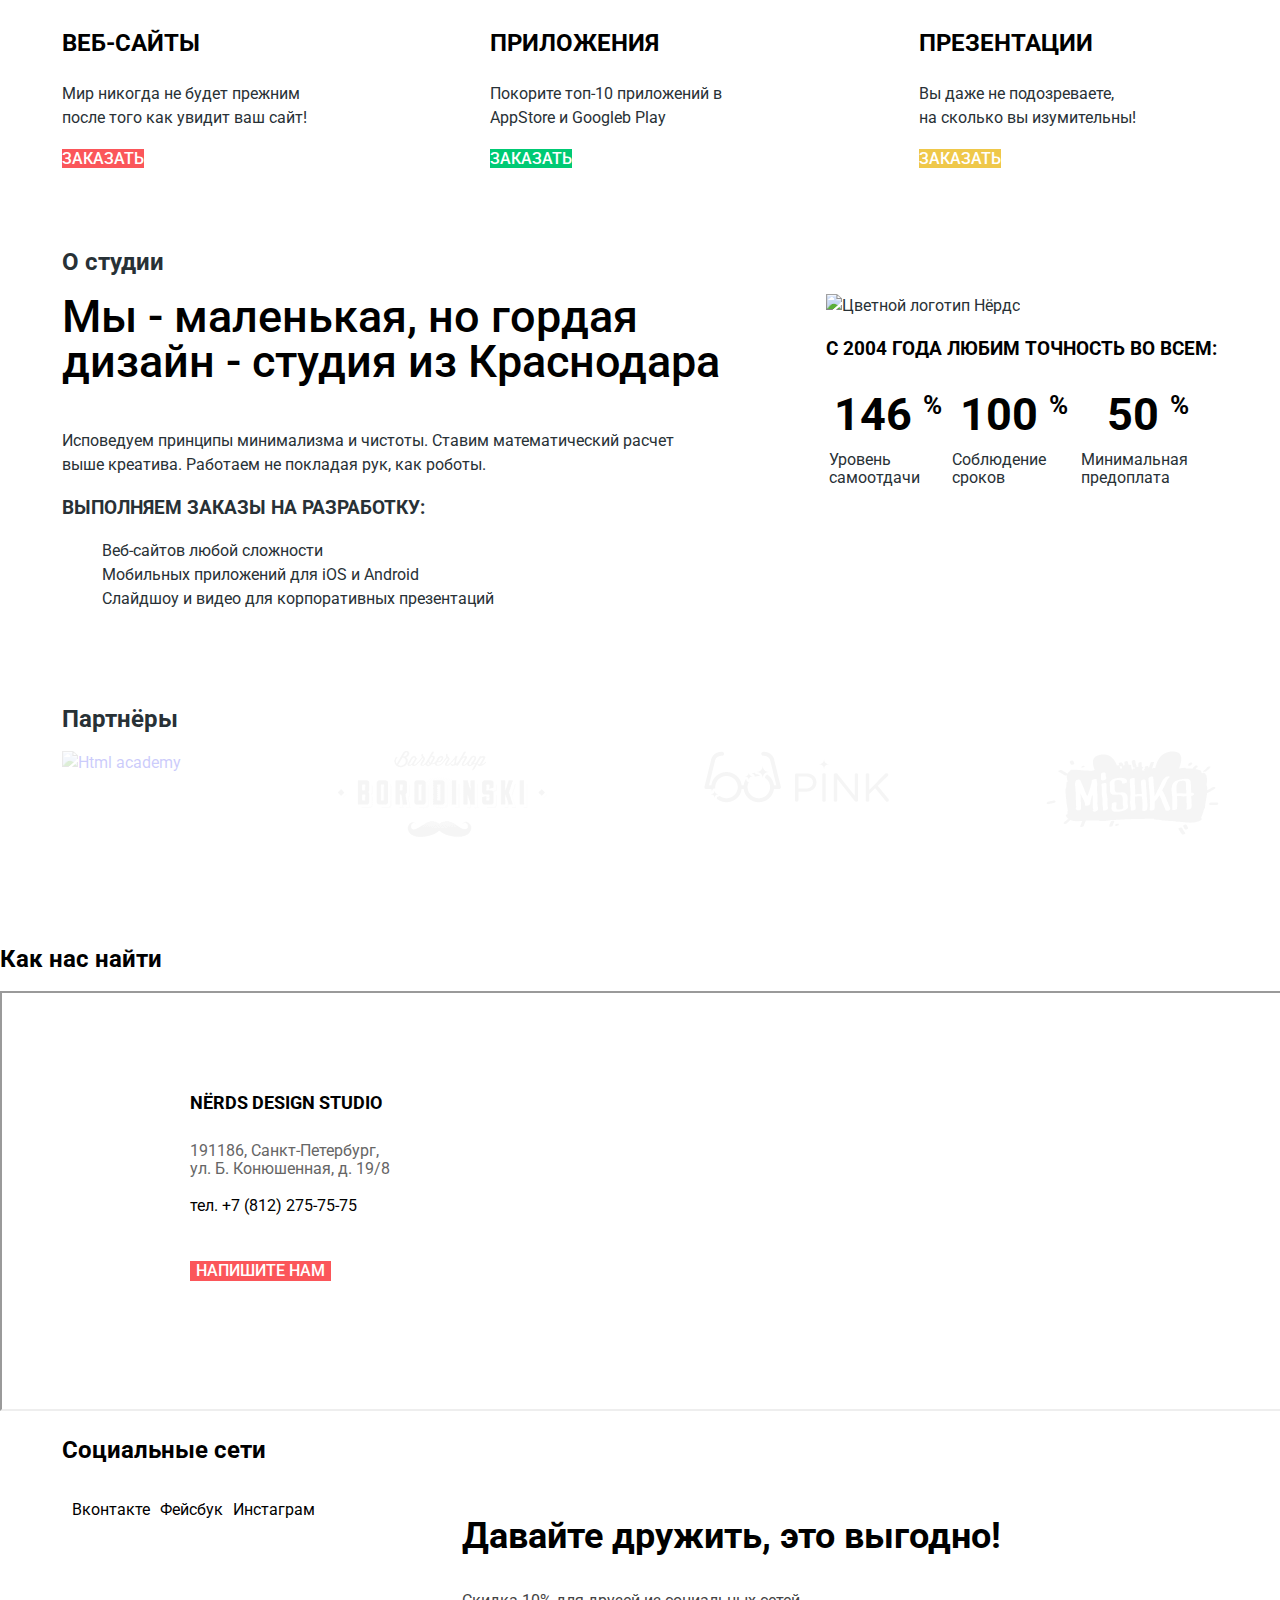
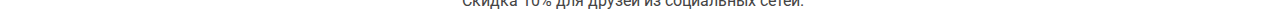
==== commit 8e422429: "Добавляет сетку на флексах для главной страницы" ====
--- a/index.html
+++ b/index.html
@@ -12,11 +12,11 @@
 <body class="page-body">
   <header class="main-header">
     <nav class="main-navigation">
-      <div class="main-navigation-wrapper">
-        <a class="main-header-logo" href="index.html">
-          <img src="img/nerds-logo.svg" width="160" height="65" alt="Логотип дизайн-студии Нёрдс">
-        </a>
-        <div class="container">
+      <div class="main-header-bar">
+        <div class="main-navigation-wrapper">
+          <a class="main-header-logo" href="index.html">
+            <img src="img/nerds-logo.svg" width="160" height="65" alt="Логотип дизайн-студии Нёрдс">
+          </a>
           <ul class="site-navigation">
             <li><a href="">Студия</a></li>
             <li><a href="">Клиенты</a></li>
@@ -31,167 +31,188 @@
     </nav>
   </header>
   <main class="container">
-    <h1 class="visually-hidden">Дизайн-студия Нёрдс</h1>
-    <section class="slider-features">
-      <h2 class="visually-hidden">Преимущества</h2>
-      <div class="slider-control">
-        <input type="radio">
-        <input type="radio">
-        <input type="radio">
-      </div>
-      <div>
-      </div>
-      <div class="slider-item">
-        <div class="slider-text">
-          <h3>Долго, дорого,<br>
-            скрупулезно.
-          </h3>
-          <p>
-            Математически выверенный дизайн <br>
-            для вашего сайта или мобильного приложения.
-          </p>
-          <a class="button" href="">Узнать больше</a>
-        </div>
-        <div class="slider-image">
-          <img src="img/nerds-index-slide1.png" width="760" height="431" alt="Долго, дорого, скрупулезно.">
-        </div>
-      </div>
-      <div class="slider-item">
-        <div class="slider-text">
-          <h3>Любим математику<br>
-            как никто другой
-          </h3>
-          <p>
-            Никакого креатива, только математические формулы <br>
-            для расчета идеальных пропорций.
-          </p>
-          <a class="button" href="">Узнать больше</a>
-        </div>
-        <div class="slider-image">
-          <img src="img/nerds-index-slide2.png" width="760" height="431" alt="Любим математику как никто другой">
-        </div>
-      </div>
-      <div class="slider-item">
-        <div class="slider-text">
-          <h3>Только ночь,<br>
-            только хардкор
-          </h3>
-          <p>
-            Работать днем, как все? Мы против этого. <br>
-            Ближе к полуночи работа только начинается.
-          </p>
-          <a class="button" href="">Узнать больше</a>
-        </div>
-        <div class="slider-image">
-          <img src="img/nerds-index-slide3.png" width="760" height="431" alt="Только ночь, только хардкор">
-        </div>
-      </div>
-    </section>
-    <section class="service">
-      <h2 class="visually-hidden">Услуги</h2>
-      <div class="service-item">
-        <h3>Веб-сайты</h3>
-        <p>
-          Мир никогда не будет прежним <br>
-          после того как увидит ваш сайт!
-        </p>
-        <a class="button service-button service-button-red" href="">Заказать</a>
-      </div>
-      <div class="service-item">
-        <h3>Приложения</h3>
-        <p>
-          Покорите топ-10 приложений в <br>
-          AppStore и Googleb Play
-        </p>
-        <a class="button service-button service-button-green" href="">Заказать</a>
-      </div>
-      <div class="service-item">
-        <h3>Презентации</h3>
-        <p>
-          Вы даже не подозреваете, <br>
-          на сколько вы изумительны!
-        </p>
-        <a class="button service-button service-button-yellow" href="">Заказать</a>
-      </div>
-    </section>
-    <section class="about">
-      <h2 class="visually-hidden">О студии</h2>
-      <div class="about-description">
-        <h3 class="about-description-title">Мы маленькая, но гордая <br>
-          дизайн студия из Краснодара
-        </h3>
-        <p class="about-description-text">
-          Исповедуем принципы минимализма и чистоты. Ставим математический расчет <br>
-          выше креатива. Работаем не покладая рук, как роботы.
-        </p>
-        <h3 class="about-description-title-list">Выполняем заказы на разработку:</h3>
-        <ul class="about-description-list">
-          <li>Веб-сайтов любой сложности</li>
-          <li>Мобильных приложений для iOS и Android</li>
-          <li>Слайдшоу и видео для корпоративных презентаций</li>
-        </ul>
-        <img class="about-logo" src="img/nerds-logo color.png" width="360" height="208" alt="Цветной логотип Нёрдс">
-        <h3 class="about-facts-title">
-          С 2004 года любим точность во всем:
-        </h3>
-        <table class="about-facts-table">
-          <tr>
-            <th class="cell cell-1">
-              146
-              <sup>%</sup>
-            </th>
-            <th class="cell cell-2">
-              100
-              <sup>%</sup>
-            </th>
-            <th class="cell cell-3">
-              50
-              <sup>%</sup>
-            </th>
-          </tr>
-          <tr>
-            <td class="cell cell-4">Уровень самоотдачи</td>
-            <td class="cell cell-5">Соблюдение сроков</td>
-            <td class="cell cell-6">Минимальная предоплата</td>
-          </tr>
-        </table>
-    </section>
-    <section class="partners">
-      <h2 class="visually-hidden">Партнёры</h2>
-      <a href="https://htmlacademy.ru/intensive/htmlcss">
-        <img src="img/html-academy-partner.png" width="199" height="68" alt="Html academy">
-      </a>
-      <a href="">
-        <img src="img/Borodinski-partner.png" width="209" height="90" alt="Borodinski">
-      </a>
-      <a href="">
-        <img src="img/pink-partner.png" width="182" height="52" alt="Pink">
-      </a>
-      <a href="">
-        <img src="img/mishka-partner.png" width="174" height="84" alt="Mishka">
-      </a>
-    </section>
+    <div class="slider-background">
+      <div class="slider-container">
+        <h1 class="visually-hidden">Дизайн-студия Нёрдс</h1>
+        <section class="slider-features">
+          <h2 class="visually-hidden">Преимущества</h2>
+          <div class="slider-control">
+            <input type="radio">
+            <input type="radio">
+            <input type="radio">
+          </div>
+          <div>
+          </div>
+          <div class="slider-item">
+            <div class="slider-text">
+              <h3>Долго, дорого,<br>
+                скрупулезно.
+              </h3>
+              <p>
+                Математически выверенный дизайн <br>
+                для вашего сайта или мобильного приложения.
+              </p>
+              <a class="button slider-button" href="">Узнать больше</a>
+            </div>
+            <div class="slider-image">
+              <img src="img/nerds-index-slide1.png" width="760" height="431" alt="Долго, дорого, скрупулезно.">
+            </div>
+          </div>
+          <div class="slider-item">
+            <div class="slider-text">
+              <h3>Любим математику<br>
+                как никто другой
+              </h3>
+              <p>
+                Никакого креатива, только математические формулы <br>
+                для расчета идеальных пропорций.
+              </p>
+              <a class="button slider-button" href="">Узнать больше</a>
+            </div>
+            <div class="slider-image">
+              <img src="img/nerds-index-slide2.png" width="760" height="431" alt="Любим математику как никто другой">
+            </div>
+          </div>
+          <div class="slider-item">
+            <div class="slider-text">
+              <h3>Только ночь,<br>
+                только хардкор
+              </h3>
+              <p>
+                Работать днем, как все? Мы против этого. <br>
+                Ближе к полуночи работа только начинается.
+              </p>
+              <a class="button slider-button" href="">Узнать больше</a>
+            </div>
+            <div class="slider-image">
+              <img src="img/nerds-index-slide3.png" width="760" height="431" alt="Только ночь, только хардкор">
+            </div>
+          </div>
+        </section>
+      </div>
+    </div>
+    <div class="main-container">
+      <section class="service">
+        <h2 class="visually-hidden">Услуги</h2>
+        <div class="service-list">
+          <div class="service-item">
+            <h3>Веб-сайты</h3>
+            <p>
+              Мир никогда не будет прежним <br>
+              после того как увидит ваш сайт!
+            </p>
+            <a class="button service-button service-button-red" href="">Заказать</a>
+          </div>
+          <div class="service-item">
+            <h3>Приложения</h3>
+            <p>
+              Покорите топ-10 приложений в <br>
+              AppStore и Googleb Play
+            </p>
+            <a class="button service-button service-button-green" href="">Заказать</a>
+          </div>
+          <div class="service-item">
+            <h3>Презентации</h3>
+            <p>
+              Вы даже не подозреваете, <br>
+              на сколько вы изумительны!
+            </p>
+            <a class="button service-button service-button-yellow" href="">Заказать</a>
+          </div>
+        </div>
+      </section>
+      <section class="about">
+        <h2 class="visually-hidden">О студии</h2>
+        <div class="about-description-facts">
+          <div class="about-description">
+            <h3 class="about-description-title">Мы - маленькая, но гордая <br>
+              дизайн - студия из Краснодара
+            </h3>
+            <p class="about-description-text">
+              Исповедуем принципы минимализма и чистоты. Ставим математический расчет <br>
+              выше креатива. Работаем не покладая рук, как роботы.
+            </p>
+            <h3 class="about-description-title-list">Выполняем заказы на разработку:</h3>
+            <ul class="about-description-list">
+              <li>Веб-сайтов любой сложности</li>
+              <li>Мобильных приложений для iOS и Android</li>
+              <li>Слайдшоу и видео для корпоративных презентаций</li>
+            </ul>
+          </div>
+          <div class="about-facts">
+            <img class="about-logo" src="img/nerds-logo-color.png" width="360" height="208" alt="Цветной логотип Нёрдс">
+            <h3 class="about-facts-title">
+              С 2004 года любим точность во всем:
+            </h3>
+            <table class="about-facts-table">
+              <tr>
+                <th class="cell cell-1">
+                  146
+                  <sup>%</sup>
+                </th>
+                <th class="cell cell-2">
+                  100
+                  <sup>%</sup>
+                </th>
+                <th class="cell cell-3">
+                  50
+                  <sup>%</sup>
+                </th>
+              </tr>
+              <tr>
+                <td class="cell cell-4">Уровень самоотдачи</td>
+                <td class="cell cell-5">Соблюдение сроков</td>
+                <td class="cell cell-6">Минимальная предоплата</td>
+              </tr>
+            </table>
+          </div>
+        </div>
+      </section>
+      <section class="partners">
+        <h2 class="visually-hidden">Партнёры</h2>
+        <div class="partner-list">
+          <a href="https://htmlacademy.ru/intensive/htmlcss">
+            <img src="img/html-academy-partner.svg" width="199" height="68" alt="Html academy">
+          </a>
+          <a href="">
+            <img src="img/Borodinski-partner.png" width="209" height="90" alt="Borodinski">
+          </a>
+          <a class="pink" href="">
+            <img src="img/pink-partner.png" width="185" height="52" alt="Pink">
+          </a>
+          <a class="mishka" href="">
+            <img src="img/mishka-partner.png" width="173" height="84" alt="Mishka">
+          </a>
+        </div>
+      </section>
+    </div>
   </main>
   <footer class="page-footer main-footer">
     <section class="footer-contacts">
       <h2 class="visually-hidden">Как нас найти</h2>
+      <div class="map-contacts">
       <div class="map">
         <iframe
           src="https://yandex.ru/map-widget/v1/?um=constructor%3Ab1646ce44cdede7087c496440cc2f568288fb2582e82333f8122852d55ac9427&amp;source=constructor"
-          width="1440" height="416"></iframe>
-      </div>
-      <div class="footer-addres">
-        <h3>NЁRDS DESIGN STUDIO</h3>
-        <p>
-          91186, Санкт-Петербург,<br>
-          ул. Б. Конюшенная, д. 19/8<br>
-          <a class="footer-phone" href="tel:+78122757575">тел. +7 (812) 275-75-75</a>
-        </p>
-        <button class="button">Напишите нам</button>
-      </div>
+           ></iframe>
+      </div>
+        <div class="footer-addres">
+          <h3>NЁRDS DESIGN STUDIO</h3>
+          <p>
+            191186, Санкт-Петербург,<br>
+            ул. Б. Конюшенная, д. 19/8<br>
+          </p>
+            <a class="footer-phone" href="tel:+78122757575">тел. +7 (812) 275-75-75</a>
+        <div class="button-addres">
+          <button class="button">Напишите нам</button>
+        </div>
+        </div>
+        </div>
     </section>
     <section class="footer-social">
       <h2 class="visually-hidden">Социальные сети</h2>
+      <div class="footer-social-wrapper">
+      <div class="footer-social-icons">
       <ul class="footer-social-list">
         <li>
           <a class="social-button" href="">Вконтакте</a>
@@ -203,8 +224,12 @@
           <a class="social-button" href="">Инстаграм</a>
         </li>
       </ul>
+    </div>
+    <div class="footer-social-tagline">
       <h3>Давайте дружить, это выгодно!</h3>
       <p>Скидка 10% для друзей из социальных сетей.</p>
+      </div>
+      </div>
     </section>
   </footer>
 </body>
--- a/css/style.css
+++ b/css/style.css
@@ -45,24 +45,96 @@
 }
 
 .main-navigation {
-  line-height: 20px;
+  line-height: 30px;
+  font-weight: 500;
   color: var(--basic-black);
   background-color: transparent;
   text-transform: uppercase;
 }
 
 .main-navigation-wrapper {
-  background-color: var(--basic-light-grey);
-}
-
+  display: flex;
+  justify-content: space-between;
+  align-items: center;
+  width: 1157px;
+  margin: 0 auto;
+  padding: 49px 0px 10px;
+}
+
+.main-header-logo {
+  width: 160px;
+  height: 65px;
+}
+
+.main-header-bar {
+  background-color: var(--basic-light-grey);
+}
 .site-navigation {
+  display: flex;
+  justify-content: space-between;
   list-style: none;
-}
-
+  width: 450px;
+  margin: 0;
+  padding: 0;
+}
+
+.page {
+  height: 100%;
+}
+
+.page-body {
+  min-height: 100%;
+  display: grid;
+  grid-template-rows: min-content 1fr min-content;
+  align-content: start;
+}
+
+.page-catalog-wrapper {
+  display: grid;
+  grid-template-columns: 260px 1fr 1fr;
+  align-content: start;
+  width: 1157px;
+  margin: 0 auto;
+  padding: 0 10px;
+  outline: blueviolet solid;
+}
+
+.page-title-wrapper {
+  margin: 0;
+  margin-bottom: 15px;
+  padding: 10px 10px;
+  background-color: var(--basic-light-grey);
+}
+
+.filters {
+  grid-row: 1 / 3;
+  
+}
+.sorting {
+  grid-column: 2 / 4;
+  grid-row: 1 / 2;
+}
+
+/* Container */
+
+.slider-background {
+  width: auto;
+  background-color: var(--basic-light-grey);
+  padding-top: 10px;
+}
+.slider-container,
+.main-container,
+.footer-addres,
+.footer-social {
+  width: 1157px;
+  margin: 0 auto;
+  padding: 0;
+}
 
 /* Navigation */
-
-
+.cart-navigation {
+  max-width: 140px;
+}
 .site-navigation a,
 .cart-navigation a {
   color: var(--basic-black);
@@ -79,13 +151,30 @@
 .cart-navigation a:active {
   color: rgba(0, 0, 0, 0.3);
 }
-
+.main-header-logo img:active {
+opacity: 0.3;
+}
 /* Features */
+
+.slider-item {
+  display: flex;
+  margin: 0;
+  padding: 0;
+  list-style: none;
+}
+
 .slider-text h3 {
   font-size: 55px;
   font-weight: 500;
   line-height: 55px;
   color: var(--basic-black);
+  margin-bottom: 25px;
+}
+.slider-text p {
+  margin-bottom: 50px;
+}
+.slider-button  {
+  margin-left: 50px;
 }
 
 .slider-features {
@@ -144,6 +233,14 @@
 
 
 /* Service */
+.service {
+  margin-bottom: 80px;
+}
+.service-list {
+  display: flex;
+  justify-content: space-between;
+}
+
 .service-item h3 {
   font-size: 24px;
   font-weight: bold;
@@ -151,14 +248,23 @@
   letter-spacing: normal;
   text-transform: uppercase;
   color: var(--basic-black);
+  width: 300px;
 }
 
 /*About*/
+.about {
+  margin-bottom: 80px;
+}
+.about-description-facts {
+  display: flex;
+  justify-content: space-between;
+}
 .about-description-title {
   font-weight: 500;
   font-size: 45px;
   line-height: 45px;
-  color: var(--basic-black)
+  color: var(--basic-black);
+  margin-top: 0px;
 }
 
 .about-description-title-list {
@@ -222,23 +328,54 @@
   width: 135px;
   height: 37px;
 }
-
+.partners {
+ margin-bottom: 80px;
+}
+
+.partner-list {
+  display: flex;
+  justify-content: space-between;
+}
+.partner-list img {
+  opacity: 0.2;
+}
+.partner-list img:focus,
+.partner-list img:hover {
+  opacity: 1;
+}
+.partner-list img:active {
+  opacity: 0.1;
+}
 /*Catalog*/
+
 .page-title {
   font-weight: 500;
   font-size: 55px;
   line-height: 55px;
   color: var(--basic-black);
   background-color: var(--basic-light-grey);
-}
-
+  text-align: center;
+}
+.sorting {
+  display: grid;
+  grid-template-columns: 3fr 3fr 1fr;
+}
+.sorting-list {
+  display: grid;
+  grid-template-columns: 1fr 1fr 1fr;
+}
 .sorting h2 {
   font-weight: bold;
   font-size: 18px;
   line-height: 30px;
   text-transform: uppercase;
 }
-
+.catalog-list {
+  display: grid;
+  grid-template-columns: 1fr 1fr;
+  grid-template-rows: 1fr 1fr;
+  grid-column-gap: 40px
+}
 .sorting-item,
 .catalog-item,
 .pagination-list {
@@ -305,7 +442,17 @@
 }
 
 .catalog-popup {
-  background-color: var(--basic-light-grey)
+  background-color: var(--basic-light-grey);
+  width: 360px;
+height: 231px;
+margin-bottom: 30px;
+text-align: center;
+}
+
+.pagination-list{
+  display: grid;
+  grid-template-columns: repeat(4, min-content);
+  column-gap: 11px;
 }
 
 .pagination-item a {
@@ -337,12 +484,29 @@
 .main-footer {
   color: var(--basic-black);
 }
-
+.map-contacts{
+  position:relative;
+}
+.map iframe {
+  width: 100%;
+  height: 416px;
+}
+.footer-addres {
+  position:absolute;
+  left: 140px;
+  top: 54px;
+  width:319px;
+  height:308px;
+  background-color: var(--basic-white);
+  padding-top: 25px;
+  padding-left: 50px;
+}
 .footer-addres h3 {
   font-weight: bold;
   font-size: 18px;
   line-height: 30px;
   text-transform: uppercase;
+  margin-bottom: 24px;
 }
 
 .footer-addres p {
@@ -352,14 +516,21 @@
 
 .footer-phone {
   color: inherit;
-}
-
+  margin-top: 18px;
+}
+.button-addres {
+  margin-top: 40px;
+}
 .footer-social-list {
   list-style: none;
+  display: flex;
+  justify-content: space-between;
+  padding: 0 5px;
 }
 
 .footer-social-list a {
   color: inherit;
+  margin: 0 5px;
 }
 
 .footer-social h3 {
@@ -372,3 +543,13 @@
   line-height: 22px;
   color: var(--basic-footer-grey);
 }
+.footer-social-wrapper {
+  display: flex;
+}
+.footer-social-icons {
+  width: 261px;
+  margin: 0 139px 0 0;
+}
+.footer-social-tagline {
+  width: 660px;
+}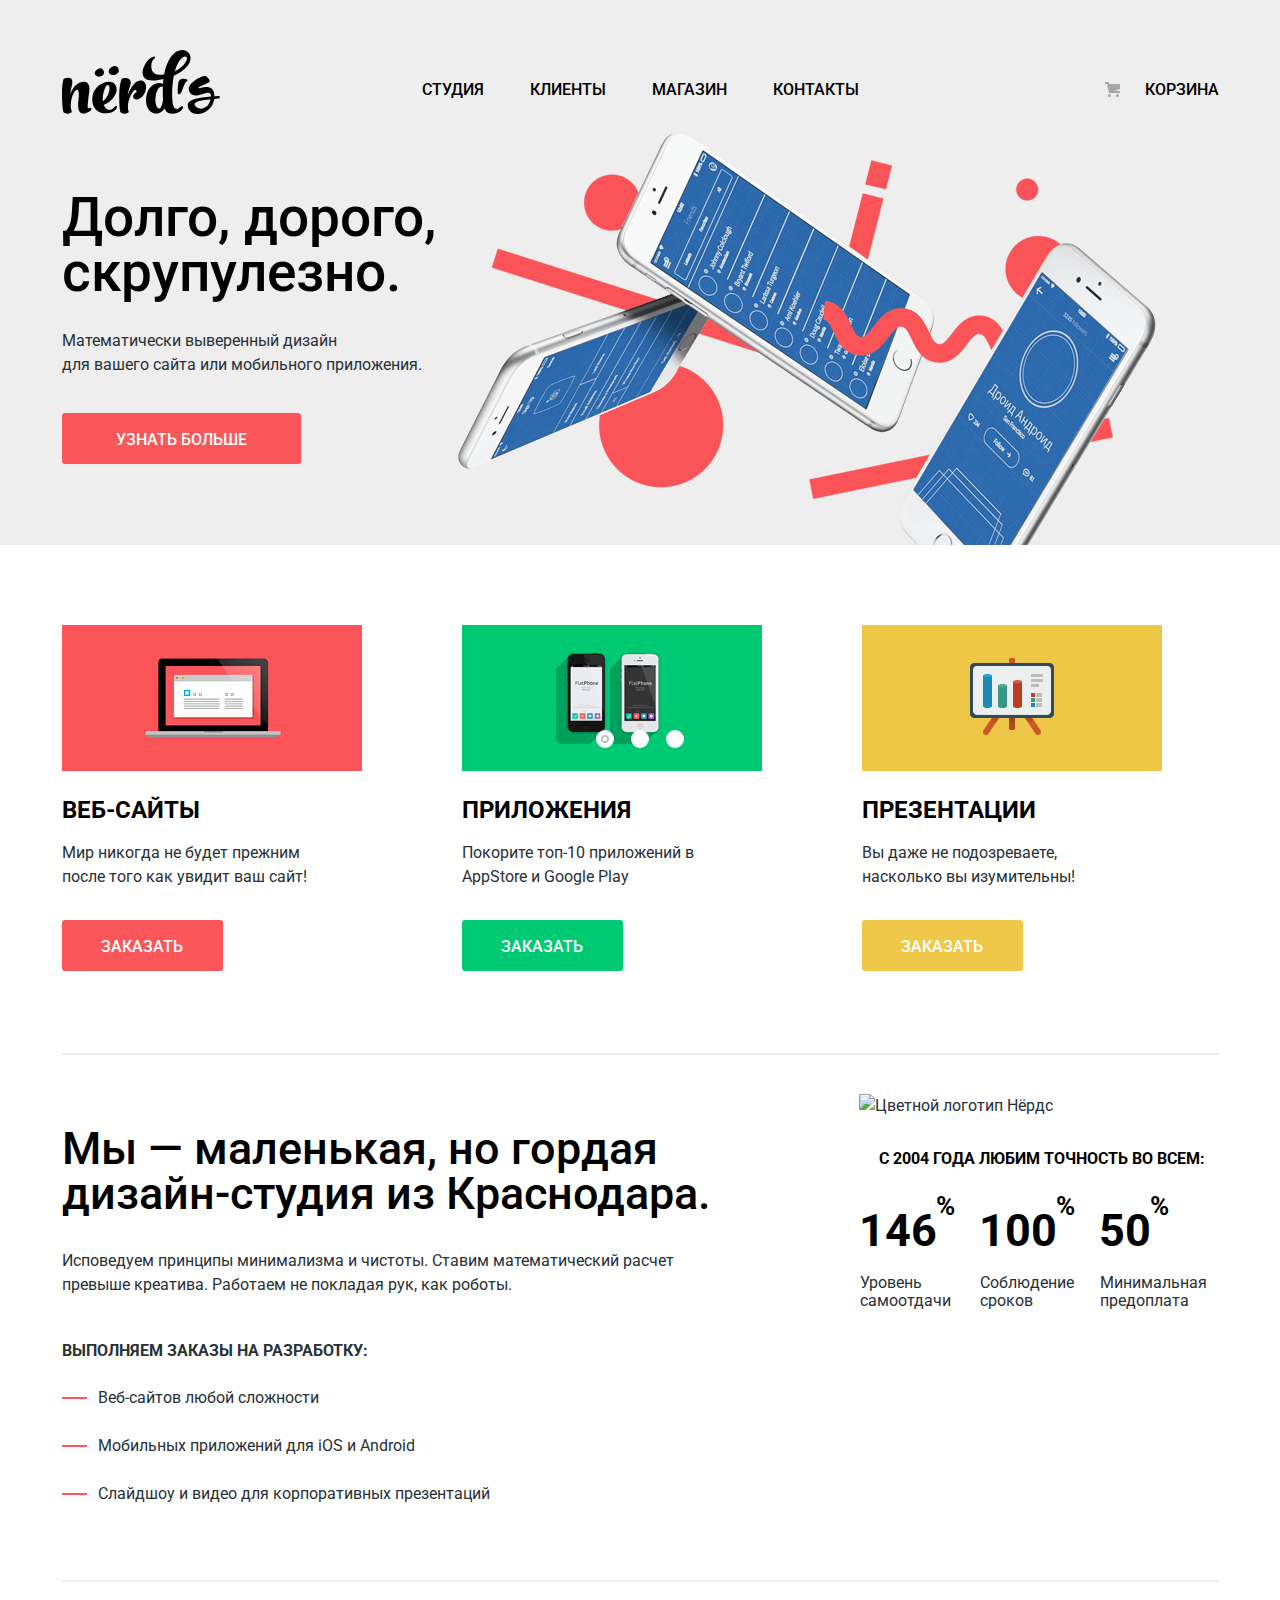
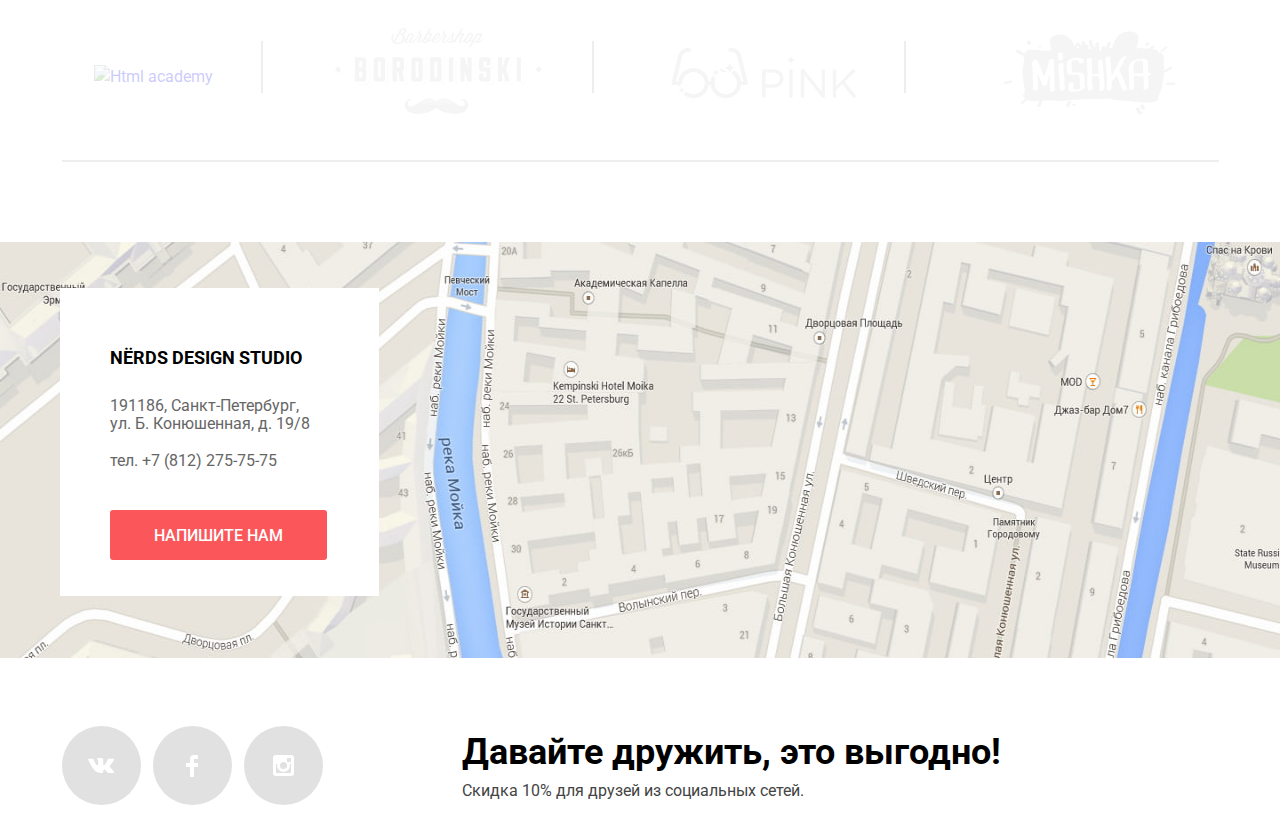
==== commit 4446ea57: "Добавляет декоративные элементы на главной странице" ====
--- a/index.html
+++ b/index.html
@@ -15,7 +15,7 @@
       <div class="main-header-bar">
         <div class="main-navigation-wrapper">
           <a class="main-header-logo" href="index.html">
-            <img src="img/nerds-logo.svg" width="160" height="65" alt="Логотип дизайн-студии Нёрдс">
+            <img src="img/nerds-logo.svg" width="160" height="66" alt="Логотип дизайн-студии Нёрдс">
           </a>
           <ul class="site-navigation">
             <li><a href="">Студия</a></li>
@@ -37,28 +37,28 @@
         <section class="slider-features">
           <h2 class="visually-hidden">Преимущества</h2>
           <div class="slider-control">
-            <input type="radio">
-            <input type="radio">
-            <input type="radio">
-          </div>
-          <div>
-          </div>
-          <div class="slider-item">
-            <div class="slider-text">
-              <h3>Долго, дорого,<br>
-                скрупулезно.
-              </h3>
-              <p>
-                Математически выверенный дизайн <br>
-                для вашего сайта или мобильного приложения.
-              </p>
-              <a class="button slider-button" href="">Узнать больше</a>
-            </div>
-            <div class="slider-image">
-              <img src="img/nerds-index-slide1.png" width="760" height="431" alt="Долго, дорого, скрупулезно.">
-            </div>
-          </div>
-          <div class="slider-item">
+            <button class="current" type="button" aria-label="Первый слайд"></button>
+            <button type="button" aria-label="Второй слайд"></button>
+            <button type="button" aria-label="Третий слайд"></button>
+          </div>
+          <div class="slider-list">
+            <div class="slider-item slide slide-current">
+              <div class="slider-text">
+                <h3>Долго, дорого,<br>
+                  скрупулезно.
+                </h3>
+                <p>
+                  Математически выверенный дизайн <br>
+                  для вашего сайта или мобильного приложения.
+                </p>
+                <a class="button slider-button" href="">Узнать больше</a>
+              </div>
+              <div class="slider-image">
+                <img src="img/nerds-index-slide1.png" width="760" height="431" alt="Долго, дорого, скрупулезно.">
+              </div>
+            </div>
+          </div>
+          <div class="slider-item slide">
             <div class="slider-text">
               <h3>Любим математику<br>
                 как никто другой
@@ -73,7 +73,7 @@
               <img src="img/nerds-index-slide2.png" width="760" height="431" alt="Любим математику как никто другой">
             </div>
           </div>
-          <div class="slider-item">
+          <div class="slider-item slide">
             <div class="slider-text">
               <h3>Только ночь,<br>
                 только хардкор
@@ -88,8 +88,9 @@
               <img src="img/nerds-index-slide3.png" width="760" height="431" alt="Только ночь, только хардкор">
             </div>
           </div>
-        </section>
-      </div>
+      </div>
+      </section>
+    </div>
     </div>
     <div class="main-container">
       <section class="service">
@@ -107,7 +108,7 @@
             <h3>Приложения</h3>
             <p>
               Покорите топ-10 приложений в <br>
-              AppStore и Googleb Play
+              AppStore и Google Play
             </p>
             <a class="button service-button service-button-green" href="">Заказать</a>
           </div>
@@ -115,7 +116,7 @@
             <h3>Презентации</h3>
             <p>
               Вы даже не подозреваете, <br>
-              на сколько вы изумительны!
+              насколько вы изумительны!
             </p>
             <a class="button service-button service-button-yellow" href="">Заказать</a>
           </div>
@@ -125,14 +126,14 @@
         <h2 class="visually-hidden">О студии</h2>
         <div class="about-description-facts">
           <div class="about-description">
-            <h3 class="about-description-title">Мы - маленькая, но гордая <br>
-              дизайн - студия из Краснодара
+            <h3 class="about-description-title">Мы — маленькая, но гордая <br>
+              дизайн-студия из Краснодара.
             </h3>
             <p class="about-description-text">
               Исповедуем принципы минимализма и чистоты. Ставим математический расчет <br>
-              выше креатива. Работаем не покладая рук, как роботы.
-            </p>
-            <h3 class="about-description-title-list">Выполняем заказы на разработку:</h3>
+              превыше креатива. Работаем не покладая рук, как роботы.
+            </p>
+            <p class="about-description-title-list">Выполняем заказы на разработку:</p>
             <ul class="about-description-list">
               <li>Веб-сайтов любой сложности</li>
               <li>Мобильных приложений для iOS и Android</li>
@@ -141,9 +142,9 @@
           </div>
           <div class="about-facts">
             <img class="about-logo" src="img/nerds-logo-color.png" width="360" height="208" alt="Цветной логотип Нёрдс">
-            <h3 class="about-facts-title">
+            <p class="about-facts-title">
               С 2004 года любим точность во всем:
-            </h3>
+            </p>
             <table class="about-facts-table">
               <tr>
                 <th class="cell cell-1">
@@ -191,47 +192,72 @@
     <section class="footer-contacts">
       <h2 class="visually-hidden">Как нас найти</h2>
       <div class="map-contacts">
-      <div class="map">
-        <iframe
-          src="https://yandex.ru/map-widget/v1/?um=constructor%3Ab1646ce44cdede7087c496440cc2f568288fb2582e82333f8122852d55ac9427&amp;source=constructor"
-           ></iframe>
-      </div>
-        <div class="footer-addres">
-          <h3>NЁRDS DESIGN STUDIO</h3>
-          <p>
-            191186, Санкт-Петербург,<br>
-            ул. Б. Конюшенная, д. 19/8<br>
-          </p>
+        <div class="map">
+          <iframe
+            src="https://yandex.ru/map-widget/v1/?um=constructor%3Ab1646ce44cdede7087c496440cc2f568288fb2582e82333f8122852d55ac9427&amp;source=constructor"></iframe>
+          <img src="img/map.jpg" width="1440" height="416" alt="Расположение дизайн-студии на карте">
+        </div>
+        <div class="container-addres">
+          <div class="footer-addres">
+            <h3>NЁRDS DESIGN STUDIO</h3>
+            <p>
+              191186, Санкт-Петербург,<br>
+              ул. Б. Конюшенная, д. 19/8<br>
+            </p>
             <a class="footer-phone" href="tel:+78122757575">тел. +7 (812) 275-75-75</a>
-        <div class="button-addres">
-          <button class="button">Напишите нам</button>
-        </div>
-        </div>
-        </div>
+            <div class="button-addres">
+              <button class="button send-us-button">Напишите нам</button>
+            </div>
+          </div>
+        </div>
+      </div>
     </section>
     <section class="footer-social">
       <h2 class="visually-hidden">Социальные сети</h2>
       <div class="footer-social-wrapper">
-      <div class="footer-social-icons">
-      <ul class="footer-social-list">
-        <li>
-          <a class="social-button" href="">Вконтакте</a>
-        </li>
-        <li>
-          <a class="social-button" href="">Фейсбук</a>
-        </li>
-        <li>
-          <a class="social-button" href="">Инстаграм</a>
-        </li>
-      </ul>
-    </div>
-    <div class="footer-social-tagline">
-      <h3>Давайте дружить, это выгодно!</h3>
-      <p>Скидка 10% для друзей из социальных сетей.</p>
-      </div>
+        <div class="footer-social-icons">
+          <ul class="footer-social-list">
+            <li>
+              <a class="social-button vk-icon" href=""></a>
+            </li>
+            <li>
+              <a class="social-button fb-icon" href=""></a>
+            </li>
+            <li>
+              <a class="social-button inst-icon" href=""></a>
+            </li>
+          </ul>
+        </div>
+        <div class="footer-social-tagline">
+          <h3>Давайте дружить, это выгодно!</h3>
+          <p>Скидка 10% для друзей из социальных сетей.</p>
+        </div>
       </div>
     </section>
   </footer>
+  <!--
+  <section class="modal">
+		<h2>Напишите нам</h2>
+		<form class="send-us-form" action="https://echo.htmlacademy.ru" method="post">
+			<div class="wrapper-modal">
+				<p class="send-us-name">
+					<label for="send-us-name">Ваше имя:</label>
+					<input id="send-us-name" type="text" name="send-us-name" placeholder="Имя Фамилия">
+				</p>
+				<p class="send-us-email">
+					<label for="send-us-email">Ваш e-mail:</label>
+					<input id="send-us-email" type="email" name="send-us-email" placeholder="email@example.com">
+				</p>
+			</div>
+			<p class="send-us-text">
+				<label for="send-us-text">Текст письма:</label>
+				<textarea id="send-us-text" name="send-us-text" placeholder="В свободной форме" rows="5"></textarea>
+			</p>
+			<button type="submit" class="button send-us-form-button">Отправить</button>
+		</form>
+		<button class="modal-close" type="button">Закрыть</button>
+  </section>
+  -->
 </body>
 
 </html>
--- a/css/style.css
+++ b/css/style.css
@@ -18,6 +18,7 @@
   --basic-dark-grey: #283136;
   --basic-light-footer-grey: #666666;
   --basic-footer-grey: #444444;
+  --basic-footer-button:  #E1E1E1;
 }
 
 /* Global */
@@ -26,7 +27,7 @@
   min-width: 1200px;
   margin: 0;
   padding: 0;
-  font-family: "Roboto", Arial, sans-serif;
+  font-family: "Roboto", "Arial", sans-serif;
   font-size: 16px;
   line-height: 24px;
   font-weight: 400;
@@ -44,6 +45,20 @@
   height: auto;
 }
 
+.visually-hidden {
+  position: absolute;
+  width: 1px;
+  height: 1px;
+  margin: -1px;
+  border: 0;
+  padding: 0;
+  white-space: nowrap;
+  clip-path: inset(100%);
+  clip: rect(0 0 0 0);
+  overflow: hidden;
+}
+
+
 .main-navigation {
   line-height: 30px;
   font-weight: 500;
@@ -54,28 +69,29 @@
 
 .main-navigation-wrapper {
   display: flex;
-  justify-content: space-between;
-  align-items: center;
   width: 1157px;
   margin: 0 auto;
-  padding: 49px 0px 10px;
+  padding: 49px 0 0;
 }
 
 .main-header-logo {
   width: 160px;
-  height: 65px;
+  height: 66px;
+  padding-right: 202px;
 }
 
 .main-header-bar {
   background-color: var(--basic-light-grey);
 }
+
 .site-navigation {
   display: flex;
+  flex-wrap: wrap;
   justify-content: space-between;
+  min-width: 437px;
   list-style: none;
-  width: 450px;
   margin: 0;
-  padding: 0;
+  padding: 26px 246px 0 0;
 }
 
 .page {
@@ -91,12 +107,12 @@
 
 .page-catalog-wrapper {
   display: grid;
-  grid-template-columns: 260px 1fr 1fr;
+  grid-template-columns: 260px 1fr;
   align-content: start;
+  column-gap: 140px;
   width: 1157px;
   margin: 0 auto;
   padding: 0 10px;
-  outline: blueviolet solid;
 }
 
 .page-title-wrapper {
@@ -108,11 +124,6 @@
 
 .filters {
   grid-row: 1 / 3;
-  
-}
-.sorting {
-  grid-column: 2 / 4;
-  grid-row: 1 / 2;
 }
 
 /* Container */
@@ -122,6 +133,7 @@
   background-color: var(--basic-light-grey);
   padding-top: 10px;
 }
+
 .slider-container,
 .main-container,
 .footer-addres,
@@ -134,10 +146,34 @@
 /* Navigation */
 .cart-navigation {
   max-width: 140px;
-}
+  padding-top: 26px;
+}
+
+.cart-navigation .cart-link {
+  padding-left: 40px;
+  position: relative;
+}
+
+.cart-link::before {
+  content: "";
+  position: absolute;
+  top: 7px;
+  left: 0;
+  width: 15px;
+  height: 15px;
+  background-image: url("../img/cart-icon.svg");
+  background-repeat: no-repeat;
+  background-position: 0 0;
+}
+
+.site-navigation-link-active {
+  border-bottom: 2px solid var(--basic-light-red);
+}
+
 .site-navigation a,
 .cart-navigation a {
   color: var(--basic-black);
+  display: block;
 }
 
 .site-navigation a:focus,
@@ -151,16 +187,75 @@
 .cart-navigation a:active {
   color: rgba(0, 0, 0, 0.3);
 }
+
 .main-header-logo img:active {
-opacity: 0.3;
-}
+  opacity: 0.3;
+}
+
 /* Features */
 
 .slider-item {
-  display: flex;
   margin: 0;
   padding: 0;
+  width: 1157px;
+  height: 355px;
   list-style: none;
+}
+
+.slide {
+  display: none;
+}
+
+.slide-current {
+  display: block;
+}
+.slider-control {
+  font-size: 0;
+  position: absolute;
+  z-index: 100;
+  bottom: 152px;
+  left: 50%;
+  width: 160px;
+  height: 18px;
+  transform: translateX(-50%);
+  text-align: center;
+  display: flex;
+  width: 88px;
+  justify-content: space-between;
+}
+
+.slider-control button {
+  padding: 0;
+  width: 18px;
+  height: 18px;
+  background-color: var(--basic-white);
+  border-radius: 50%;
+  border: 0;
+}
+
+.slider-control .current::before {
+  content: "";
+  position: absolute;
+  top: 5px;
+  left: 5px;
+  width: 4px;
+  height: 4px;
+  border: 2px solid #c1c1c1;
+  border-radius: 50%;
+}
+
+.slider-text {
+  width: 538px;
+  margin-right: 0;
+}
+
+
+.slider-image img {
+  position: absolute;
+  top: 114px;
+  right: 96px;
+  width: 760px;
+  height: 431px;
 }
 
 .slider-text h3 {
@@ -168,18 +263,18 @@
   font-weight: 500;
   line-height: 55px;
   color: var(--basic-black);
-  margin-bottom: 25px;
-}
+  margin-bottom: 29px;
+  margin-top: 65px;
+}
+
 .slider-text p {
   margin-bottom: 50px;
 }
-.slider-button  {
-  margin-left: 50px;
-}
 
 .slider-features {
   background-color: var(--basic-light-grey);
 }
+
 
 /* Button */
 .button {
@@ -192,6 +287,9 @@
   text-transform: uppercase;
   background-color: var(--basic-light-red);
   border: none;
+  padding: 17px 40px 15px 39px;
+  border: 0;
+  border-radius: 3px;
 }
 
 .service-button-yellow {
@@ -231,14 +329,26 @@
   background-color: var(--basic-dark-green);
 }
 
+.slider-button {
+  padding: 17px 54px 15px 54px;
+}
+.send-us-button {
+  padding: 17px 44px 15px 44px;
+}
 
 /* Service */
 .service {
-  margin-bottom: 80px;
-}
+  margin-bottom: 39px;
+  border-bottom: 2px solid var(--basic-light-grey);
+}
+
 .service-list {
   display: flex;
+  flex-wrap: wrap;
   justify-content: space-between;
+  width: 1100px;
+  margin-top: 80px;
+  padding-bottom: 95px;
 }
 
 .service-item h3 {
@@ -249,37 +359,107 @@
   text-transform: uppercase;
   color: var(--basic-black);
   width: 300px;
+  margin-top: 24px;
+  margin-bottom: 0px;
+}
+
+.service-item p {
+  margin-bottom: 45px;
+}
+
+.service-item {
+  position: relative;
+  width: 300px;
+  padding: 146px 0 0 0;
+}
+
+.service-item::before {
+  content: "";
+  position: absolute;
+  top: 0;
+  left: 0;
+  width: 300px;
+  height: 146px;
+}
+
+.service-item:nth-child(1)::before {
+  background-image: url(../img/illustration-1.png);
+}
+
+.service-item:nth-child(2)::before {
+  background-image: url(../img/illustration-2.png);
+}
+
+.service-item:nth-child(3)::before {
+  background-image: url(../img/illustration-3.png);
 }
 
 /*About*/
 .about {
-  margin-bottom: 80px;
-}
+  padding-bottom: 50px;
+  border-bottom: 2px solid var(--basic-light-grey);
+}
+
 .about-description-facts {
   display: flex;
   justify-content: space-between;
 }
+
+.about-description {
+  margin-top: 32px;
+}
+
 .about-description-title {
   font-weight: 500;
   font-size: 45px;
   line-height: 45px;
   color: var(--basic-black);
-  margin-top: 0px;
+  margin-top: 0;
+  margin-bottom: 33px;
 }
 
 .about-description-title-list {
-  font-weight: bold;
+  font-weight: 700;
   text-transform: uppercase;
+  margin-top: 42px;
 }
 
 .about-facts-title {
   font-weight: bold;
   color: var(--basic-black);
   text-transform: uppercase;
+  margin-top: 29px;
+  margin-left: 20px;
 }
 
 .about-description-list {
   list-style: none;
+  margin-top: 23px;
+  padding-left: 0;
+}
+
+.about-description-list li {
+  position: relative;
+  margin: 0 0 24px;
+  padding: 0 0 0 36px;
+}
+
+.about-description-list li::before {
+  content: "";
+  position: absolute;
+  top: 11px;
+  left: 0;
+  width: 25px;
+  height: 2px;
+  background-color: var(--basic-light-red);
+}
+
+.about-facts {
+  width: 360px;
+}
+
+.about-facts-table {
+  border-collapse: collapse;
 }
 
 .about-facts-table th {
@@ -287,65 +467,89 @@
   font-size: 45px;
   line-height: 64px;
   color: var(--basic-black);
+
 }
 
 .cell sup {
   font-weight: bold;
   font-size: 26px;
   line-height: 40px;
+  position: relative;
+  top: -15px;
+  right: 12px;
 }
 
 .about-facts-table tr {
   line-height: 18px;
 }
 
-.cell-1 {
-  width: 119px;
-  height: 64px;
-}
-
-.cell-2 {
-  width: 125px;
-  height: 64px;
-}
-
+.cell-1,
+.cell-2,
 .cell-3 {
-  width: 135px;
-  height: 64px;
-}
-
-.cell-4 {
-  width: 119px;
-  height: 37px;
-}
-
-.cell-5 {
-  width: 125px;
-  height: 37px;
-}
-
-.cell-6 {
-  width: 135px;
-  height: 37px;
-}
+  padding: 12px 0 10px 0;
+  width: 120px;
+  text-align: left;
+}
+
+
+/*Partners*/
+
 .partners {
- margin-bottom: 80px;
+  margin-bottom: 80px;
+  margin-top: 46px;
+  border-bottom: 2px solid var(--basic-light-grey);
+  padding-bottom: 35px;
 }
 
 .partner-list {
   display: flex;
+  flex-wrap: wrap;
+  align-items: center;
+  margin: 0 43px 0 32px;
   justify-content: space-between;
 }
+
+.partner-list a:nth-child(2) {
+  margin-left: -25px;
+}
+.partner-list a:nth-child(3) {
+  margin-left: -20px;
+}
+.partner-list a {
+  position: relative;
+}
+
+.partner-list a::after {
+  position: absolute;
+  top: -20px;
+  right: -50px;
+  bottom: 0;
+  width: 2px;
+  height: 52px;
+  margin-top: auto;
+  margin-bottom: auto;
+  content: '';
+  background-color: var(--basic-light-grey);
+}
+
+.partner-list a:last-child:after {
+  width: 0;
+  height: 0;
+}
+
 .partner-list img {
   opacity: 0.2;
 }
+
 .partner-list img:focus,
 .partner-list img:hover {
   opacity: 1;
 }
+
 .partner-list img:active {
   opacity: 0.1;
 }
+
 /*Catalog*/
 
 .page-title {
@@ -356,26 +560,45 @@
   background-color: var(--basic-light-grey);
   text-align: center;
 }
+
 .sorting {
-  display: grid;
-  grid-template-columns: 3fr 3fr 1fr;
-}
+  display: flex;
+  justify-content: space-between;
+}
+
 .sorting-list {
-  display: grid;
-  grid-template-columns: 1fr 1fr 1fr;
-}
+  display: flex;
+  justify-content: space-between;
+}
+
+.sorting-item {
+  padding: 0 25px;
+}
+
 .sorting h2 {
   font-weight: bold;
   font-size: 18px;
   line-height: 30px;
   text-transform: uppercase;
 }
+
 .catalog-list {
-  display: grid;
-  grid-template-columns: 1fr 1fr;
-  grid-template-rows: 1fr 1fr;
-  grid-column-gap: 40px
-}
+  display: flex;
+  flex-wrap: wrap;
+  padding: 0;
+  margin: 0;
+  margin-bottom: 25px;
+  list-style: none;
+  justify-content: space-between;
+}
+
+.catalog-item {
+  width: 360px;
+  min-height: 285px;
+  margin-right: 0px;
+  margin-bottom: 30px;
+}
+
 .sorting-item,
 .catalog-item,
 .pagination-list {
@@ -444,15 +667,18 @@
 .catalog-popup {
   background-color: var(--basic-light-grey);
   width: 360px;
-height: 231px;
-margin-bottom: 30px;
-text-align: center;
-}
-
-.pagination-list{
-  display: grid;
-  grid-template-columns: repeat(4, min-content);
-  column-gap: 11px;
+  height: 231px;
+  margin-bottom: 30px;
+  text-align: center;
+}
+
+.pagination-list {
+  display: flex;
+  padding-left: 0;
+}
+
+.pagination-item {
+  padding-right: 30px;
 }
 
 .pagination-item a {
@@ -484,72 +710,179 @@
 .main-footer {
   color: var(--basic-black);
 }
-.map-contacts{
-  position:relative;
-}
+
+.map-contacts {
+  position: relative;
+}
+
 .map iframe {
+  position: absolute;
   width: 100%;
   height: 416px;
-}
+  min-width: 1200px;
+  z-index: 10;
+  border: none;
+}
+
+.map img {
+  position: absolute;
+  z-index: 1;
+  top: 0;
+  left: 0;
+  width: 100%;
+  min-width: 1200px;
+  height: 416px;
+  margin: 0 auto;
+}
+
+.container-addres {
+  position: absolute;
+  z-index: 30;
+  top: -8px;
+  right: 0;
+  left: 0;
+  box-sizing: border-box;
+  width: 1200px;
+  margin: 0 auto;
+  padding: 0 20px;
+}
+
 .footer-addres {
-  position:absolute;
-  left: 140px;
+  position: absolute;
+  z-index: 20;
+  left: auto;
   top: 54px;
-  width:319px;
-  height:308px;
+  width: 319px;
+  height: 308px;
   background-color: var(--basic-white);
-  padding-top: 25px;
-  padding-left: 50px;
-}
+}
+
 .footer-addres h3 {
   font-weight: bold;
   font-size: 18px;
   line-height: 30px;
   text-transform: uppercase;
-  margin-bottom: 24px;
+  margin: 55px 0 24px 50px;
 }
 
 .footer-addres p {
   line-height: 18px;
   color: var(--basic-light-footer-grey);
+  margin-left: 50px;
 }
 
 .footer-phone {
   color: inherit;
   margin-top: 18px;
-}
+  font-style: normal;
+  font-weight: normal;
+  line-height: 18px;
+  color: var(--basic-light-footer-grey);
+  margin-left: 50px;
+}
+
 .button-addres {
-  margin-top: 40px;
-}
+  margin-top: 37px;
+  margin-left: 50px;
+}
+
+.footer-social {
+  margin-top: 416px;
+  padding-top: 68px;
+}
+
 .footer-social-list {
   list-style: none;
   display: flex;
   justify-content: space-between;
-  padding: 0 5px;
+  padding: 0 0;
 }
 
 .footer-social-list a {
   color: inherit;
-  margin: 0 5px;
-}
-
+  margin: 0 0;
+}
+
+.footer-social-list {
+  width: 261px;
+  margin: 0 130px 0 0;
+}
+
+.social-button {
+  position: relative;
+  display: inline-block;
+  width: 79px;
+  height: 79px;
+  vertical-align: top;
+  border-radius: 50%;
+  background: linear-gradient(0deg, var(--basic-footer-button), var(--basic-footer-button)), var(--basic-white);
+}
+.social-button:focus,
+.social-button:hover {
+  background: linear-gradient(0deg, var(--basic-red), var(--basic-red)), var(--basic-white);
+
+}
+.social-button:active {
+  background: linear-gradient(0deg, var(--basic-dark-red), var(--basic-dark-red)), var(--basic-white);
+box-shadow: inset 0px 3px 0px rgba(0, 1, 1, 0.1);
+}
+
+.social-button::after {
+  position: absolute;
+  top: 0;
+  right: 0;
+  bottom: 0;
+  left: 0;
+  margin-top: auto;
+  margin-right: auto;
+  margin-bottom: auto;
+  margin-left: auto;
+  content: '';
+  background-repeat: no-repeat;
+  background-position: 0 0;
+}
+
+.vk-icon::after {
+  width: 26px;
+  height: 15px;
+  background-image: url(../img/Shape_vk.svg);
+}
+.fb-icon::after {
+  width: 12px;
+  height: 22px;
+  background-image: url(../img/Shape_fb.svg);
+}
+.inst-icon::after {
+  width: 21px;
+  height: 21px;
+  background-image: url(../img/Shape_inst.svg);
+}
+.fb-icon:active::after, .inst-icon:active::after, .vk-icon:active::after {
+  opacity: 0.3;
+}
 .footer-social h3 {
   font-weight: bold;
   font-size: 36px;
   line-height: 36px;
+  margin-top: 8px;;
+  margin-bottom: 0;
 }
 
 .footer-social p {
   line-height: 22px;
   color: var(--basic-footer-grey);
-}
+  margin-top: 10px;
+}
+
 .footer-social-wrapper {
   display: flex;
 }
+
 .footer-social-icons {
   width: 261px;
   margin: 0 139px 0 0;
 }
+
 .footer-social-tagline {
   width: 660px;
-}+}
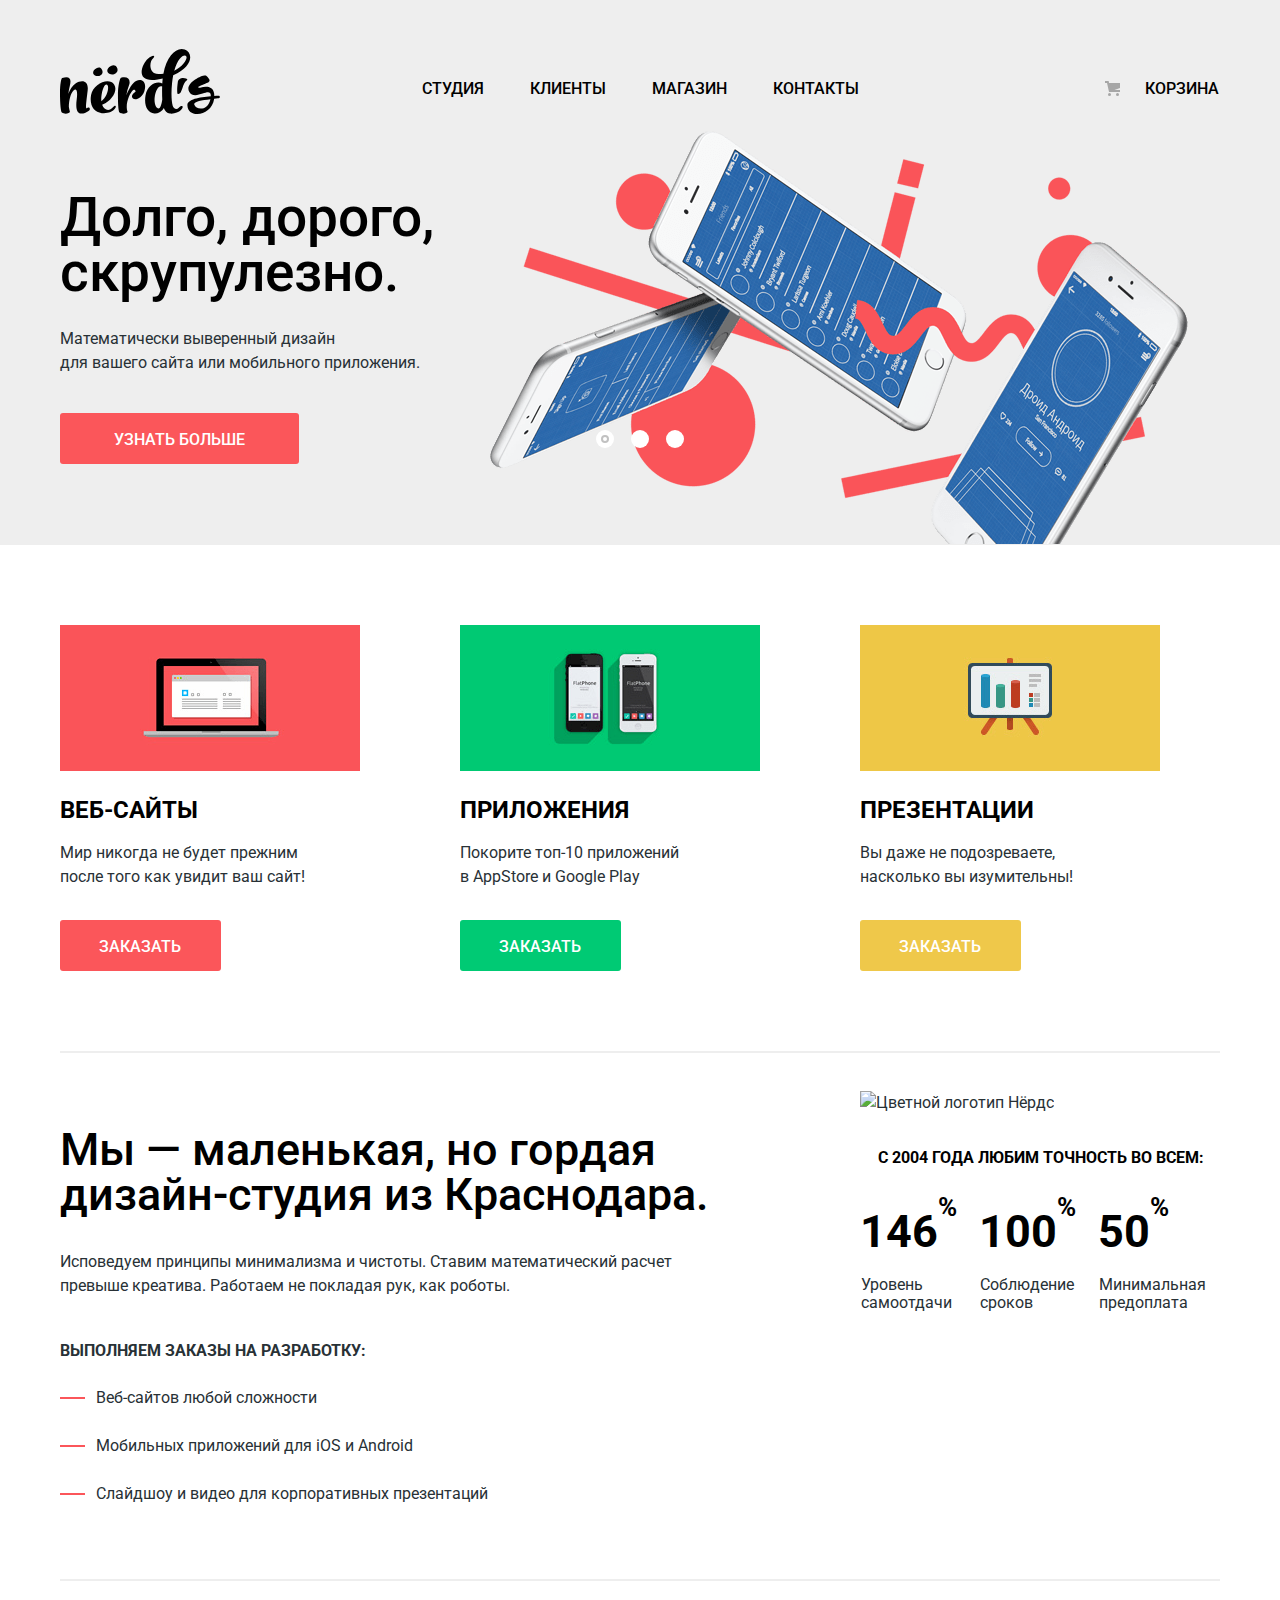
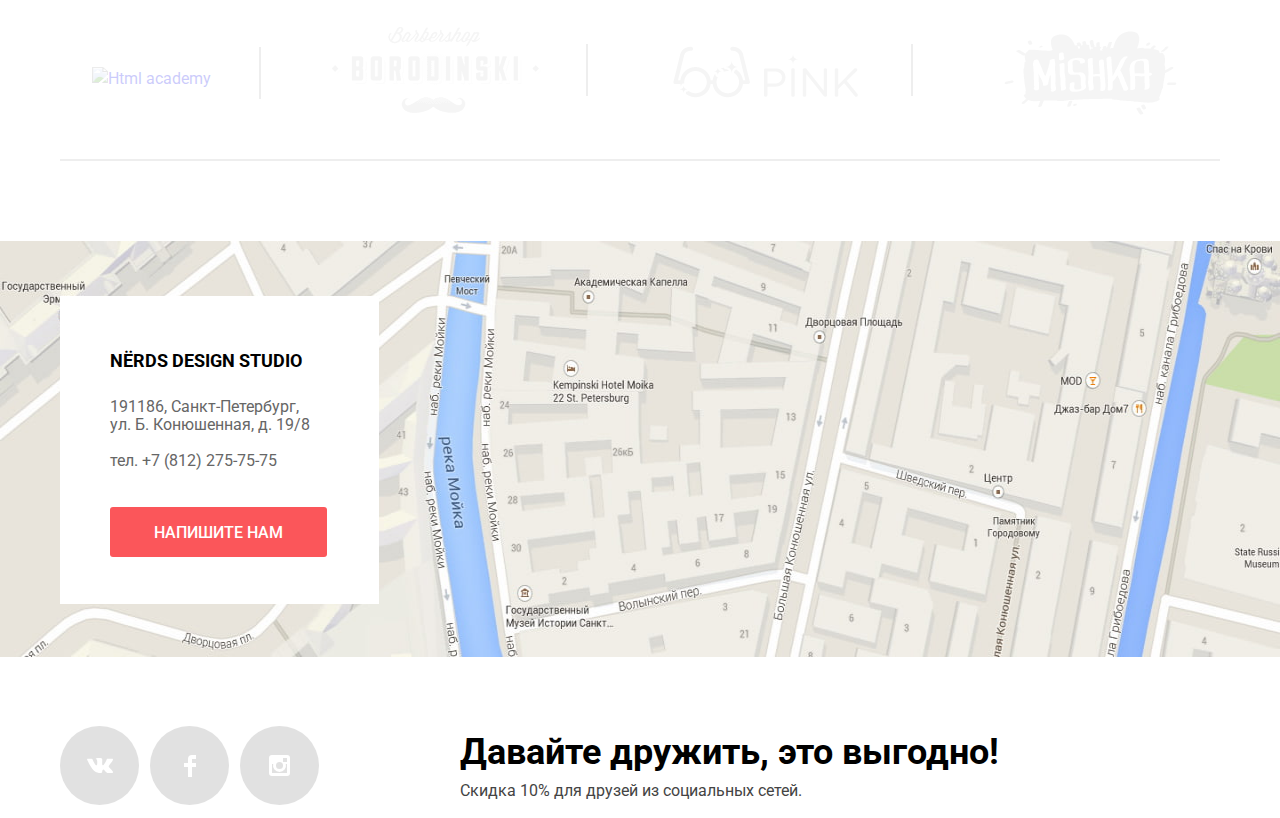
==== commit 2b7f082b: "Добавляет разметку по perfect pixel" ====
--- a/index.html
+++ b/index.html
@@ -88,7 +88,6 @@
               <img src="img/nerds-index-slide3.png" width="760" height="431" alt="Только ночь, только хардкор">
             </div>
           </div>
-      </div>
       </section>
     </div>
     </div>
@@ -107,8 +106,8 @@
           <div class="service-item">
             <h3>Приложения</h3>
             <p>
-              Покорите топ-10 приложений в <br>
-              AppStore и Google Play
+              Покорите топ-10 приложений <br>
+              в AppStore и Google Play
             </p>
             <a class="button service-button service-button-green" href="">Заказать</a>
           </div>
@@ -235,29 +234,34 @@
       </div>
     </section>
   </footer>
-  <!--
+
   <section class="modal">
-		<h2>Напишите нам</h2>
-		<form class="send-us-form" action="https://echo.htmlacademy.ru" method="post">
-			<div class="wrapper-modal">
-				<p class="send-us-name">
-					<label for="send-us-name">Ваше имя:</label>
-					<input id="send-us-name" type="text" name="send-us-name" placeholder="Имя Фамилия">
-				</p>
-				<p class="send-us-email">
-					<label for="send-us-email">Ваш e-mail:</label>
-					<input id="send-us-email" type="email" name="send-us-email" placeholder="email@example.com">
-				</p>
-			</div>
-			<p class="send-us-text">
-				<label for="send-us-text">Текст письма:</label>
-				<textarea id="send-us-text" name="send-us-text" placeholder="В свободной форме" rows="5"></textarea>
-			</p>
-			<button type="submit" class="button send-us-form-button">Отправить</button>
-		</form>
-		<button class="modal-close" type="button">Закрыть</button>
+    <h2>Напишите нам</h2>
+    <form class="send-us-form" action="https://echo.htmlacademy.ru" method="post">
+      <div class="wrapper-modal">
+        <p class="send-us-name">
+          <label for="send-us-name">Ваше имя:
+
+            <input id="send-us-name" type="text" name="send-us-name" placeholder="Имя Фамилия">
+          </label>
+        </p>
+        <p class="send-us-email">
+          <label for="send-us-email">Ваш email:
+
+            <input id="send-us-email" type="email" name="send-us-email" placeholder="email@example.com">
+          </label>
+        </p>
+      </div>
+      <p class="send-us-text">
+        <label for="send-us-text">Текст письма:
+          <textarea id="send-us-text" name="send-us-text" placeholder="В свободной форме" rows="5"></textarea>
+        </label>
+      </p>
+      <button type="submit" class="button send-us-form-button">Отправить</button>
+    </form>
+    <button class="modal-close" type="button" aria-label="Закрыть"></button>
   </section>
-  -->
+
 </body>
 
 </html>
--- a/css/style.css
+++ b/css/style.css
@@ -18,7 +18,9 @@
   --basic-dark-grey: #283136;
   --basic-light-footer-grey: #666666;
   --basic-footer-grey: #444444;
-  --basic-footer-button:  #E1E1E1;
+  --basic-footer-button: #E1E1E1;
+  --basic-modal-border: #D7DCDE;
+  --basic-filter-hover: #4D4D4D;
 }
 
 /* Global */
@@ -69,9 +71,10 @@
 
 .main-navigation-wrapper {
   display: flex;
-  width: 1157px;
+  flex-wrap: wrap;
+  width: 1160px;
   margin: 0 auto;
-  padding: 49px 0 0;
+  padding: 48px 0 0;
 }
 
 .main-header-logo {
@@ -88,7 +91,7 @@
   display: flex;
   flex-wrap: wrap;
   justify-content: space-between;
-  min-width: 437px;
+  width: 437px;
   list-style: none;
   margin: 0;
   padding: 26px 246px 0 0;
@@ -109,17 +112,10 @@
   display: grid;
   grid-template-columns: 260px 1fr;
   align-content: start;
-  column-gap: 140px;
+  column-gap: 139px;
   width: 1157px;
   margin: 0 auto;
-  padding: 0 10px;
-}
-
-.page-title-wrapper {
-  margin: 0;
-  margin-bottom: 15px;
-  padding: 10px 10px;
-  background-color: var(--basic-light-grey);
+  padding: 25px 10px 0;
 }
 
 .filters {
@@ -138,7 +134,7 @@
 .main-container,
 .footer-addres,
 .footer-social {
-  width: 1157px;
+  width: 1160px;
   margin: 0 auto;
   padding: 0;
 }
@@ -174,6 +170,8 @@
 .cart-navigation a {
   color: var(--basic-black);
   display: block;
+  font-weight: 500;
+  line-height: 30px;
 }
 
 .site-navigation a:focus,
@@ -195,9 +193,10 @@
 /* Features */
 
 .slider-item {
+  position: relative;
   margin: 0;
   padding: 0;
-  width: 1157px;
+  width: 1160px;
   height: 355px;
   list-style: none;
 }
@@ -210,17 +209,14 @@
   display: block;
 }
 .slider-control {
-  font-size: 0;
   position: absolute;
   z-index: 100;
-  bottom: 152px;
+  bottom: 97px;
   left: 50%;
-  width: 160px;
+  width: 88px;
   height: 18px;
   transform: translateX(-50%);
-  text-align: center;
   display: flex;
-  width: 88px;
   justify-content: space-between;
 }
 
@@ -252,8 +248,8 @@
 
 .slider-image img {
   position: absolute;
-  top: 114px;
-  right: 96px;
+  top: -77px;
+  right: 4px;
   width: 760px;
   height: 431px;
 }
@@ -263,16 +259,17 @@
   font-weight: 500;
   line-height: 55px;
   color: var(--basic-black);
-  margin-bottom: 29px;
-  margin-top: 65px;
+  margin-bottom: 27px;
+  margin-top: 66px;
 }
 
 .slider-text p {
-  margin-bottom: 50px;
+  margin-bottom: 52px;
 }
 
 .slider-features {
   background-color: var(--basic-light-grey);
+  position: relative;
 }
 
 
@@ -332,13 +329,14 @@
 .slider-button {
   padding: 17px 54px 15px 54px;
 }
+
 .send-us-button {
   padding: 17px 44px 15px 44px;
 }
 
 /* Service */
 .service {
-  margin-bottom: 39px;
+  margin-bottom: 38px;
   border-bottom: 2px solid var(--basic-light-grey);
 }
 
@@ -348,7 +346,7 @@
   justify-content: space-between;
   width: 1100px;
   margin-top: 80px;
-  padding-bottom: 95px;
+  padding-bottom: 93px;
 }
 
 .service-item h3 {
@@ -396,17 +394,18 @@
 
 /*About*/
 .about {
-  padding-bottom: 50px;
+  padding-bottom: 49px;
   border-bottom: 2px solid var(--basic-light-grey);
 }
 
 .about-description-facts {
   display: flex;
+  flex-wrap: wrap;
   justify-content: space-between;
 }
 
 .about-description {
-  margin-top: 32px;
+  margin-top: 36px;
 }
 
 .about-description-title {
@@ -421,15 +420,15 @@
 .about-description-title-list {
   font-weight: 700;
   text-transform: uppercase;
-  margin-top: 42px;
+  margin-top: 41px;
 }
 
 .about-facts-title {
   font-weight: bold;
   color: var(--basic-black);
   text-transform: uppercase;
-  margin-top: 29px;
-  margin-left: 20px;
+  margin-top: 31px;
+  margin-left: 18px;
 }
 
 .about-description-list {
@@ -460,6 +459,7 @@
 
 .about-facts-table {
   border-collapse: collapse;
+  table-layout: fixed;
 }
 
 .about-facts-table th {
@@ -476,7 +476,8 @@
   line-height: 40px;
   position: relative;
   top: -15px;
-  right: 12px;
+  right: 11px;
+  font-family: "Roboto";
 }
 
 .about-facts-table tr {
@@ -486,11 +487,10 @@
 .cell-1,
 .cell-2,
 .cell-3 {
-  padding: 12px 0 10px 0;
-  width: 120px;
+  padding: 14px 0 11px 0;
+  width: 124px;
   text-align: left;
 }
-
 
 /*Partners*/
 
@@ -509,19 +509,29 @@
   justify-content: space-between;
 }
 
-.partner-list a:nth-child(2) {
-  margin-left: -25px;
+.partner-list a:nth-child(1) {
+  margin-top: 6px;
+}
+.partner-list a:nth-child(4) {
+  margin-left: 42px;
+  margin-top: 2px;
+}
+ .partner-list a:nth-child(2) {
+  margin-left: 17px;
+  
 }
 .partner-list a:nth-child(3) {
-  margin-left: -20px;
-}
+  margin-left: 27px;
+  
+}
+
 .partner-list a {
   position: relative;
 }
 
 .partner-list a::after {
   position: absolute;
-  top: -20px;
+  top: -12px;
   right: -50px;
   bottom: 0;
   width: 2px;
@@ -531,7 +541,12 @@
   content: '';
   background-color: var(--basic-light-grey);
 }
-
+.partner-list a:nth-child(2):after {
+  right: -47px;
+}
+.partner-list a:nth-child(3):after {
+  right: -55px;
+}
 .partner-list a:last-child:after {
   width: 0;
   height: 0;
@@ -551,6 +566,12 @@
 }
 
 /*Catalog*/
+.page-title-wrapper {
+  margin: 0;
+  margin-bottom: 15px;
+  padding: 10px 10px 71px 10px;
+  background-color: var(--basic-light-grey);
+}
 
 .page-title {
   font-weight: 500;
@@ -559,20 +580,39 @@
   color: var(--basic-black);
   background-color: var(--basic-light-grey);
   text-align: center;
+  margin-top: 68px;
 }
 
 .sorting {
   display: flex;
   justify-content: space-between;
+  padding-bottom: 70px;
 }
 
 .sorting-list {
   display: flex;
   justify-content: space-between;
-}
-
-.sorting-item {
-  padding: 0 25px;
+  list-style: none;
+  padding-left: 0;
+}
+
+.sorting-item:nth-child(1) {
+  padding-left: 0px;
+  padding-right: 25px;
+}
+
+.sorting-item:nth-child(2) {
+  padding-left: 0px;
+  padding-right: 26px;
+}
+
+.sorting-item:nth-child(3) {
+  padding: 0;
+}
+
+.sorting-item:last-child {
+  padding-left: 88px;
+  padding-right: 0px;
 }
 
 .sorting h2 {
@@ -593,11 +633,82 @@
 }
 
 .catalog-item {
-  width: 360px;
-  min-height: 285px;
+  position: relative;
+  width: 359px;
+  height: 578px;
   margin-right: 0px;
-  margin-bottom: 30px;
-}
+  margin-bottom: 74px;
+  background: #F2F2F2;
+  border: 1px solid rgba(0, 0, 0, 0.1);
+  box-sizing: border-box;
+  border-radius: 5px;
+}
+.catalog-item:nth-last-child(-n+2) {
+  margin-bottom: 40px;
+}
+.catalog-item:focus,
+.catalog-item:hover {
+  box-shadow: 0px 6px 15px rgba(0, 1, 1, 0.25);
+}
+
+.catalog-item::before {
+  position: absolute;
+  top: -40px;
+  width: 358px;
+  height: 40px;
+  content: '';
+  opacity: 0.12;
+  background-image: url(../img/browser.svg);
+  background-repeat: no-repeat;
+  background-position: 0 0;
+}
+
+.catalog-item:hover::before,
+.catalog-item:focus::before {
+  opacity: 1;
+  box-shadow: 0px 6px 15px rgba(0, 1, 1, 0.25);
+}
+
+
+.sort-list-down,
+.sort-list-up {
+  position: relative;
+}
+
+.sort-list-down::before {
+  position: absolute;
+  top: 6px;
+  right: 30px;
+  width: 11px;
+  height: 10px;
+  content: "";
+  opacity: 0.2;
+  background-image: url(../img/icon-down-dir.svg);
+}
+
+.sort-list-up::before {
+  position: absolute;
+  top: 6px;
+  right: 0;
+  width: 11px;
+  height: 10px;
+  content: "";
+  opacity: 0.2;
+  background-image: url(../img/icon-up-dir.svg);
+}
+
+.sort-list-down:focus::before,
+.sort-list-down:hover::before,
+.sort-list-up:focus::before,
+.sort-list-up:hover::before {
+  opacity: 1;
+}
+
+.sort-list-down:active::before,
+.sort-list-up:active::before {
+  fill: #231F20;
+}
+
 
 .sorting-item,
 .catalog-item,
@@ -634,6 +745,8 @@
   line-height: 30px;
   color: var(--basic-black);
   text-transform: uppercase;
+  margin-top: 25px;
+  margin-bottom: 12px;
 }
 
 .catalog-popup-title:focus,
@@ -647,12 +760,15 @@
 
 .catalog-popup p {
   line-height: 18px;
-  color: var(--basic-light-footer-grey)
+  color: var(--basic-light-footer-grey);
+  margin-top: 0;
+  margin-bottom: 34px;
 }
 
 .catalog-popup .button {
   line-height: 18px;
   color: var(--basic-white);
+  width: 200px;
 }
 
 .catalog-popup .button:focus,
@@ -670,21 +786,35 @@
   height: 231px;
   margin-bottom: 30px;
   text-align: center;
+  position: absolute;
+  bottom: -35px;
+  max-height: 497px;
+}
+
+.catalog-item .catalog-popup {
+  opacity: 0;
+}
+
+.catalog-item:hover .catalog-popup {
+  opacity: 1;
 }
 
 .pagination-list {
   display: flex;
   padding-left: 0;
+  margin-bottom: 70px;
 }
 
 .pagination-item {
-  padding-right: 30px;
+  padding-right: 11px;
 }
 
 .pagination-item a {
   line-height: 18px;
   color: var(--basic-black);
   background-color: var(--basic-light-grey);
+  text-transform: uppercase;
+  font-weight: 500;
 }
 
 .pagination-item a:focus,
@@ -704,6 +834,255 @@
   color: var(--basic-black);
   background-color: rgba(0, 0, 0, 0.0001);
   border: 3px solid #DBDBDB;
+  box-sizing: border-box;
+  
+}
+.pagination-button{
+  padding: 15px 20px 17px 20px;
+box-sizing: border-box;
+border-radius: 3px;
+}
+.pagination-button-next {
+  padding: 15px 77px 17px 78px;
+}
+.filter-item {
+  margin: 16px 0;
+  padding: 0;
+  border: none;
+  outline: none;
+}
+
+.range-filter {
+  width: 260px;
+  margin-top: 50px;
+}
+
+.filter-item legend {
+  font-size: 18px;
+  line-height: 24px;
+  text-transform: uppercase;
+  font-weight: 700;
+}
+
+.range-controls {
+  position: relative;
+  height: 41px;
+  margin-bottom: 15px;
+  padding-top: 39px;
+  padding-right: 20px;
+  padding-left: 20px;
+  background-color: #f1f1f1;
+  border-radius: 5px;
+}
+
+.range-controls .scale {
+  height: 2px;
+  background: #d7dcde;
+}
+
+.range-controls .bar {
+  width: 70%;
+  height: 2px;
+  background: #00ca74;
+}
+
+.range-controls .toggle {
+  position: absolute;
+  top: 31px;
+  left: 0;
+  width: 4px;
+  height: 4px;
+  padding: 0;
+  border: 8px solid var(--basic-white);
+  background-color: #ababab;
+  border-radius: 50%;
+  box-shadow: 0 2px 1px 0 #cfcfcf;
+  cursor: pointer;
+}
+
+.range-controls .toggle-min {
+  left: 18px;
+}
+
+.range-controls .toggle-max {
+  left: 160px;
+}
+
+.price-controls {
+  display: flex;
+  justify-content: space-between;
+}
+
+.price-controls label {
+  text-transform: uppercase;
+  font-family: "Roboto", "Arial", sans-serif;
+  font-size: 16px;
+}
+
+.price-controls input {
+  width: 60px;
+  padding: 10px;
+  margin-left: 9px;
+  text-align: center;
+  color: var(--basic-dark-grey);
+  border: none;
+  border-radius: 5px;
+  background: #f1f1f1;
+  font-family: inherit;
+  font-size: inherit;
+}
+
+.filter-item:nth-child(2) {
+  margin-top: 55px;
+  margin-bottom: 0px;
+}
+
+.filter-item:nth-child(3) {
+  margin-top: 0;
+}
+
+.filter-item-heading {
+  margin: 0;
+  font-weight: 700;
+  font-size: 18px;
+  line-height: 30px;
+  text-transform: uppercase;
+
+}
+
+.filter-options {
+  margin: 21px 0 44px;
+  padding: 0;
+  border: none;
+  outline: none;
+  list-style: none;
+}
+
+.filter-option label {
+  position: relative;
+  display: block;
+  cursor: pointer;
+  user-select: none;
+}
+
+.checker-label {
+  position: relative;
+  display: block;
+  margin: 0 0 13px;
+  padding: 0 0 0 36px;
+}
+
+
+.checker-label-radio+label::before {
+  content: "";
+  position: absolute;
+  top: 0;
+  left: 0;
+  width: 16px;
+  height: 16px;
+  border: 4px solid rgba(77, 77, 77, 0.4);
+  border-radius: 70%;
+}
+
+.checker-label-radio:checked+label::after {
+  content: "";
+  position: absolute;
+  top: 8px;
+  left: 8px;
+  width: 9px;
+  height: 9px;
+  background-color: rgba(77, 77, 77, 0.4);
+  border-radius: 70%;
+}
+
+
+.filter-input-checkbox+label::before {
+  content: "";
+  position: absolute;
+  left: -42px;
+  top: 0;
+  width: 20px;
+  height: 20px;
+  border: 2px solid rgba(77, 77, 77, 0.4);
+  border-radius: 10%;
+}
+
+.filter-input-checkbox:checked+label::before {
+  border: none;
+}
+
+.filter-input-checkbox:checked+label::after {
+  content: "";
+  position: absolute;
+  top: 2px;
+  left: -42px;
+  width: 25px;
+  height: 23px;
+  background-image: url("../img/Shape.svg");
+  background-repeat: no-repeat;
+  background-position: 0 0;
+
+}
+
+.filter-options-features {
+  margin: 16px 0 33px 38px;
+}
+
+.filter-options li {
+  margin-bottom: 16px;
+}
+
+.checker-label:hover::before,
+.checker-label:focus::before,
+.filter-input-checkbox+label:hover::before,
+.filter-input-checkbox+label:focus::before {
+  border-color: var(--basic-filter-hover);
+}
+
+.checker-label-radio:checked+label:hover::after,
+.checker-label-radio:checked+label:focus::after {
+  background-color: var(--basic-filter-hover);
+}
+
+.filter-input-checkbox:checked+label:hover::after {
+  background-image: url("../img/Shapedark.svg");
+  background-repeat: no-repeat;
+  background-position: 0 0;
+}
+
+.checker-label:disabled::before,
+.filter-input-checkbox+label:disabled::before {
+  border-color: rgba(77, 77, 77, 0.1);
+}
+
+.checker-label-radio:checked+label:disabled::after {
+  background-color: rgba(77, 77, 77, 0.1);
+}
+
+.filter-input-checkbox:checked+label:disabled::after {
+  background-image: url("../img/Shapedisabled.svg");
+  background-repeat: no-repeat;
+  background-position: 0 0;
+}
+
+.filter-button {
+  width: 260px;
+  height: 50px;
+  background: var(--basic-light-grey);
+  border-radius: 3px;
+  color: var(--basic-black);
+}
+
+.filter-button:hover,
+.filter-button:focus {
+  background: var(--basic-grey);
+}
+
+.filter-button:active {
+  background: var(--basic-medium-grey);
+  box-shadow: inset 0px 3px 0px rgba(0, 1, 1, 0.1);
+  color: var(--basic-black);
+  opacity: 0.3;
 }
 
 /* Main footer */
@@ -751,10 +1130,12 @@
   position: absolute;
   z-index: 20;
   left: auto;
-  top: 54px;
+  top: 63px;
   width: 319px;
   height: 308px;
   background-color: var(--basic-white);
+  max-height: 400px;
+  overflow-y: auto;
 }
 
 .footer-addres h3 {
@@ -762,13 +1143,14 @@
   font-size: 18px;
   line-height: 30px;
   text-transform: uppercase;
-  margin: 55px 0 24px 50px;
+  margin: 50px 0 22px 50px;
 }
 
 .footer-addres p {
   line-height: 18px;
   color: var(--basic-light-footer-grey);
   margin-left: 50px;
+  margin-bottom: 15px;
 }
 
 .footer-phone {
@@ -782,18 +1164,19 @@
 }
 
 .button-addres {
-  margin-top: 37px;
+  margin-top: 34px;
   margin-left: 50px;
 }
 
 .footer-social {
   margin-top: 416px;
-  padding-top: 68px;
+  padding-top: 69px;
 }
 
 .footer-social-list {
   list-style: none;
   display: flex;
+  flex-wrap: wrap;
   justify-content: space-between;
   padding: 0 0;
 }
@@ -804,7 +1187,7 @@
 }
 
 .footer-social-list {
-  width: 261px;
+  width: 259px;
   margin: 0 130px 0 0;
 }
 
@@ -817,14 +1200,16 @@
   border-radius: 50%;
   background: linear-gradient(0deg, var(--basic-footer-button), var(--basic-footer-button)), var(--basic-white);
 }
+
 .social-button:focus,
 .social-button:hover {
   background: linear-gradient(0deg, var(--basic-red), var(--basic-red)), var(--basic-white);
 
 }
+
 .social-button:active {
   background: linear-gradient(0deg, var(--basic-dark-red), var(--basic-dark-red)), var(--basic-white);
-box-shadow: inset 0px 3px 0px rgba(0, 1, 1, 0.1);
+  box-shadow: inset 0px 3px 0px rgba(0, 1, 1, 0.1);
 }
 
 .social-button::after {
@@ -847,24 +1232,30 @@
   height: 15px;
   background-image: url(../img/Shape_vk.svg);
 }
+
 .fb-icon::after {
   width: 12px;
   height: 22px;
   background-image: url(../img/Shape_fb.svg);
 }
+
 .inst-icon::after {
   width: 21px;
   height: 21px;
   background-image: url(../img/Shape_inst.svg);
 }
-.fb-icon:active::after, .inst-icon:active::after, .vk-icon:active::after {
+
+.fb-icon:active::after,
+.inst-icon:active::after,
+.vk-icon:active::after {
   opacity: 0.3;
 }
+
 .footer-social h3 {
   font-weight: bold;
   font-size: 36px;
   line-height: 36px;
-  margin-top: 8px;;
+  margin-top: 8px;
   margin-bottom: 0;
 }
 
@@ -886,3 +1277,121 @@
 .footer-social-tagline {
   width: 660px;
 }
+
+/*Modal*/
+.modal {
+  display: none; 
+  position: fixed;
+  top: 0;
+  right: 0;
+  bottom: 0;
+  left: 0;
+  z-index: 100;
+  box-sizing: border-box;
+  margin: 0 auto;
+  width: 960px;
+  height: 590px;
+  padding-top: 63px;
+  padding-right: 100px;
+  padding-bottom: 84px;
+  padding-left: 99px;
+  background-color: var(--basic-white);
+  box-shadow: 0px 20px 40px rgba(0, 0, 0, 0.4);
+}
+
+.wrapper-modal {
+  position: relative;
+  display: flex;
+  justify-content: space-between;
+}
+
+.modal h2 {
+  font-size: 45px;
+  font-weight: bold;
+  line-height: 53px;
+  margin-top: 0;
+  margin-bottom: 20px;
+}
+
+.send-us-name,
+.send-us-email,
+.send-us-text {
+  font-weight: bold;
+  font-size: 16px;
+  line-height: 18px;
+}
+
+.send-us-form input {
+  margin: 8px 0 0;
+  box-sizing: border-box;
+  width: 360px;
+  padding-top: 16px;
+  padding-bottom: 15px;
+  padding-left: 16px;
+  color: var(--basic-footer-grey);
+  opacity: 0.5;
+  border: 2px solid var(--basic-modal-border);
+  outline: 0;
+  box-sizing: border-box;
+border-radius: 3px;
+}
+
+.wrapper-modal p {
+  padding-right: 40px;
+}
+
+.send-us-form textarea {
+  box-sizing: border-box;
+  width: 760px;
+  padding-top: 16px;
+  padding-right: 414px;
+  padding-left: 16px;
+  padding-bottom: 10px;
+  resize: vertical;
+  color: var(--basic-footer-grey);
+  opacity: 0.5;
+  border: 2px solid var(--basic-modal-border);
+  margin: 8px 0 0;
+ 
+}
+
+.send-us-form-button {
+  width: 260px;
+  margin-top: 26px;
+  padding-top: 17px;
+  padding-bottom: 15px;
+  color: var(--basic-white);
+  background-color: var(--basic-light-red);
+}
+
+.modal-close {
+  position: absolute;
+  right: 93px;
+  top: 80px;
+  width: 21px;
+  height: 21px;
+  opacity: 0.3;
+  border: none;
+  background-color: transparent;
+  background-image: url(../img/button-close.svg);
+  cursor: pointer;
+  margin: auto;
+ 
+}
+
+.send-us-form input:hover,
+.send-us-form textarea:hover {
+  border: 2px solid #B4B9BB;
+}
+
+.send-us-form input:focus,
+.send-us-form textarea:focus {
+  border: 2px solid #000000;
+  color: var(--basic-footer-grey);
+}
+
+.send-us-form input:invalid,
+.send-us-form textarea:invalid {
+  border: 2px solid var(--basic-red);
+  color: var(--basic-red);
+}
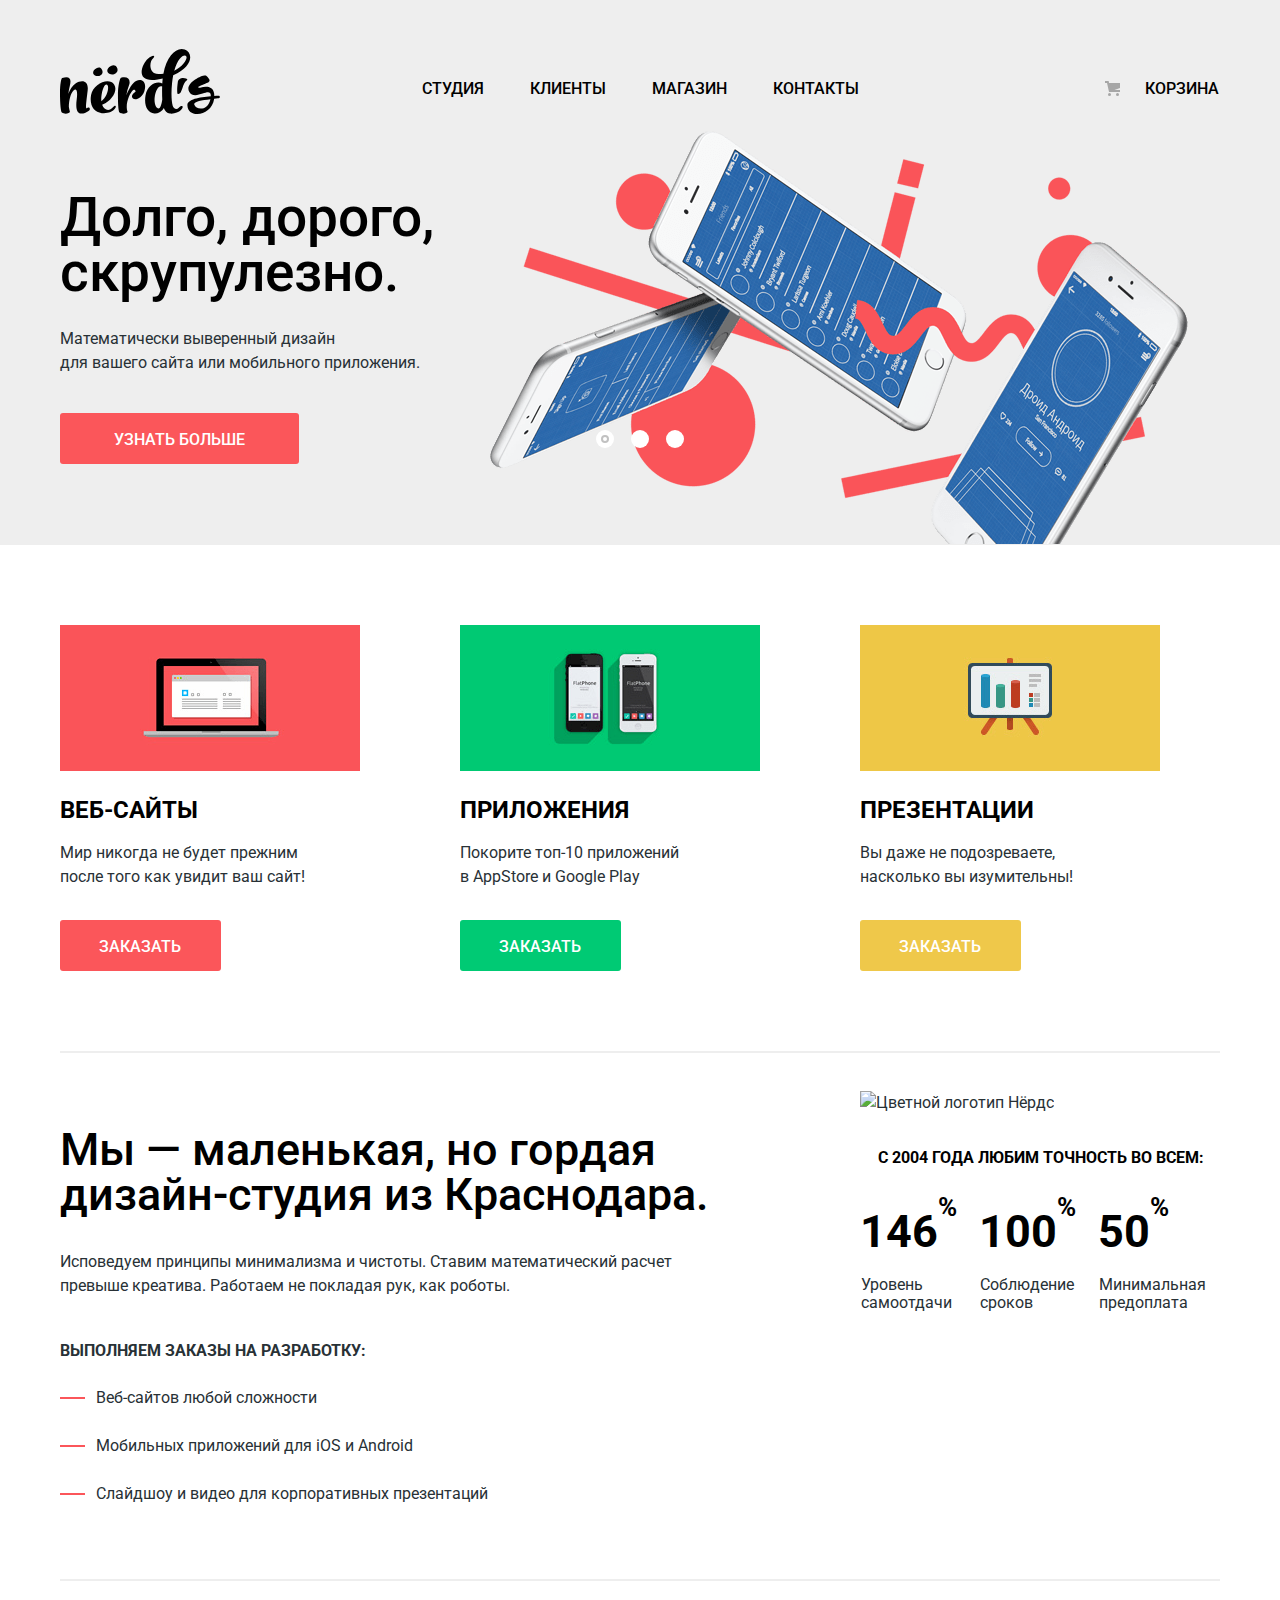
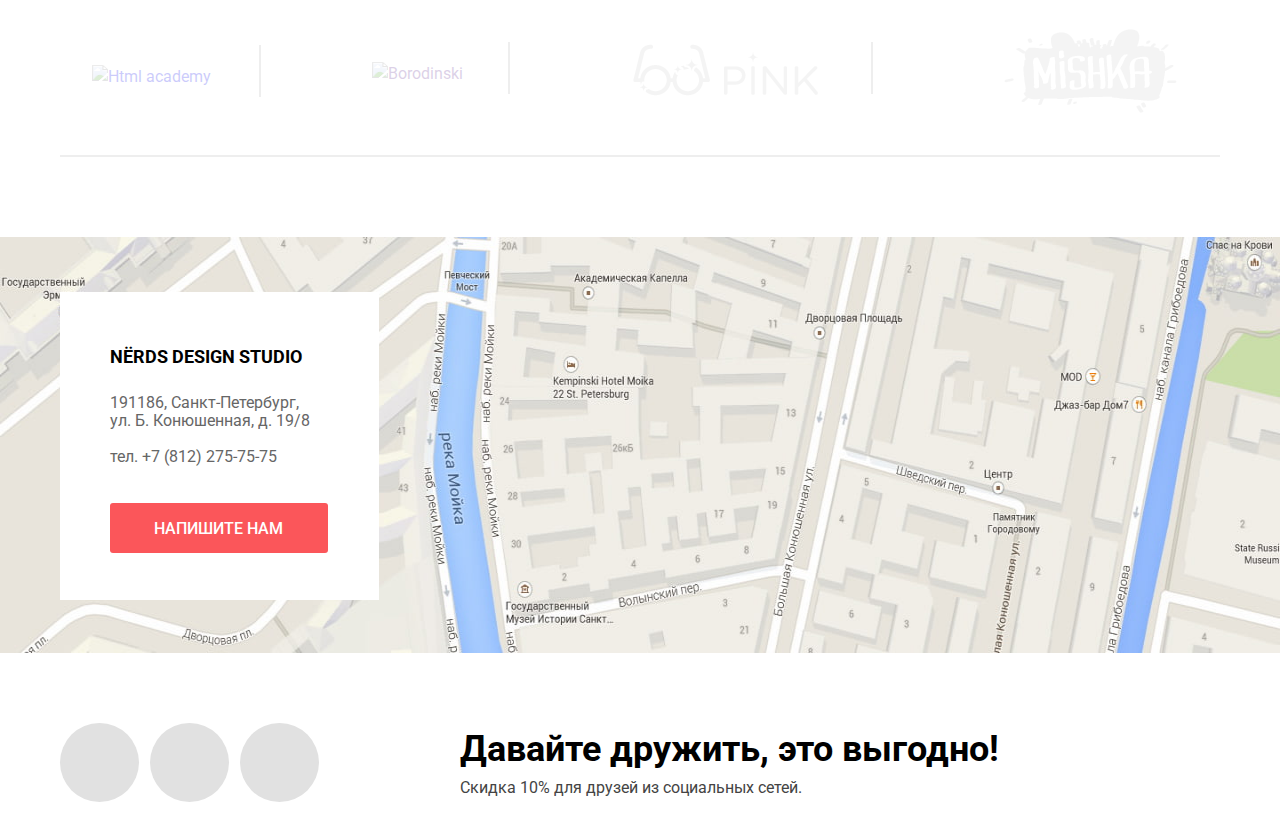
==== commit 42379702: "Добавляет доступность разметки главной страницы" ====
--- a/index.html
+++ b/index.html
@@ -18,13 +18,13 @@
             <img src="img/nerds-logo.svg" width="160" height="66" alt="Логотип дизайн-студии Нёрдс">
           </a>
           <ul class="site-navigation">
-            <li><a href="">Студия</a></li>
-            <li><a href="">Клиенты</a></li>
-            <li><a href="catalog.html">Магазин</a></li>
-            <li><a href="">Контакты</a></li>
+            <li><a aria-label="Студия" href="">Студия</a></li>
+            <li><a aria-label="Клиенты" href="">Клиенты</a></li>
+            <li><a aria-label="Магазин" href="catalog.html">Магазин</a></li>
+            <li><a aria-label="Контакты" href="">Контакты</a></li>
           </ul>
           <div class="cart-navigation">
-            <a class="cart-link" href="">Корзина</a>
+            <a aria-label="Корзина" class="cart-link" href="">Корзина</a>
           </div>
         </div>
       </div>
@@ -36,11 +36,7 @@
         <h1 class="visually-hidden">Дизайн-студия Нёрдс</h1>
         <section class="slider-features">
           <h2 class="visually-hidden">Преимущества</h2>
-          <div class="slider-control">
-            <button class="current" type="button" aria-label="Первый слайд"></button>
-            <button type="button" aria-label="Второй слайд"></button>
-            <button type="button" aria-label="Третий слайд"></button>
-          </div>
+
           <div class="slider-list">
             <div class="slider-item slide slide-current">
               <div class="slider-text">
@@ -51,10 +47,10 @@
                   Математически выверенный дизайн <br>
                   для вашего сайта или мобильного приложения.
                 </p>
-                <a class="button slider-button" href="">Узнать больше</a>
+                <a aria-label="Узнать больше" class="button slider-button" href="">Узнать больше</a>
               </div>
               <div class="slider-image">
-                <img src="img/nerds-index-slide1.png" width="760" height="431" alt="Долго, дорого, скрупулезно.">
+                <img src="img/nerds-index-slide1.png" width="760" height="431" alt="Изображение телефонов. Долго, дорого, скрупулезно.Математически выверенный дизайн для вашего сайта или мобильного приложения.">
               </div>
             </div>
           </div>
@@ -67,10 +63,10 @@
                 Никакого креатива, только математические формулы <br>
                 для расчета идеальных пропорций.
               </p>
-              <a class="button slider-button" href="">Узнать больше</a>
+              <a aria-label="Узнать больше" class="button slider-button" href="">Узнать больше</a>
             </div>
             <div class="slider-image">
-              <img src="img/nerds-index-slide2.png" width="760" height="431" alt="Любим математику как никто другой">
+              <img src="img/nerds-index-slide2.png" width="760" height="431" alt="Изображение мониторов. Любим математику как никто другой. Никакого креатива, только математические формулы для расчета идеальных пропорций.">
             </div>
           </div>
           <div class="slider-item slide">
@@ -82,11 +78,16 @@
                 Работать днем, как все? Мы против этого. <br>
                 Ближе к полуночи работа только начинается.
               </p>
-              <a class="button slider-button" href="">Узнать больше</a>
+              <a aria-label="Узнать больше" class="button slider-button" href="">Узнать больше</a>
             </div>
             <div class="slider-image">
-              <img src="img/nerds-index-slide3.png" width="760" height="431" alt="Только ночь, только хардкор">
-            </div>
+              <img src="img/nerds-index-slide3.png" width="760" height="431" alt="Изображение мобильных устройств. Только ночь, только хардкор. Работать днем, как все? Мы против этого. Ближе к полуночи работа только начинается.">
+            </div>
+          </div>
+          <div class="slider-control">
+            <button class="current" type="button" aria-label="Первый слайд"></button>
+            <button type="button" aria-label="Второй слайд"></button>
+            <button type="button" aria-label="Третий слайд"></button>
           </div>
       </section>
     </div>
@@ -101,7 +102,7 @@
               Мир никогда не будет прежним <br>
               после того как увидит ваш сайт!
             </p>
-            <a class="button service-button service-button-red" href="">Заказать</a>
+            <a aria-label="Заказать" class="button service-button service-button-red" href="">Заказать</a>
           </div>
           <div class="service-item">
             <h3>Приложения</h3>
@@ -109,7 +110,7 @@
               Покорите топ-10 приложений <br>
               в AppStore и Google Play
             </p>
-            <a class="button service-button service-button-green" href="">Заказать</a>
+            <a aria-label="Заказать" class="button service-button service-button-green" href="">Заказать</a>
           </div>
           <div class="service-item">
             <h3>Презентации</h3>
@@ -117,7 +118,7 @@
               Вы даже не подозреваете, <br>
               насколько вы изумительны!
             </p>
-            <a class="button service-button service-button-yellow" href="">Заказать</a>
+            <a aria-label="Заказать" class="button service-button service-button-yellow" href="">Заказать</a>
           </div>
         </div>
       </section>
@@ -171,16 +172,16 @@
       <section class="partners">
         <h2 class="visually-hidden">Партнёры</h2>
         <div class="partner-list">
-          <a href="https://htmlacademy.ru/intensive/htmlcss">
+          <a aria-label="Сайт Html academy" href="https://htmlacademy.ru/intensive/htmlcss">
             <img src="img/html-academy-partner.svg" width="199" height="68" alt="Html academy">
           </a>
-          <a href="">
-            <img src="img/Borodinski-partner.png" width="209" height="90" alt="Borodinski">
-          </a>
-          <a class="pink" href="">
+          <a aria-label="Сайт Barbershop" href="">
+            <img src="img/borodinski-partner.png" width="209" height="90" alt="Borodinski">
+          </a>
+          <a aria-label="Сайт Pink" class="pink" href="">
             <img src="img/pink-partner.png" width="185" height="52" alt="Pink">
           </a>
-          <a class="mishka" href="">
+          <a aria-label="Сайт Mishka" class="mishka" href="">
             <img src="img/mishka-partner.png" width="173" height="84" alt="Mishka">
           </a>
         </div>
@@ -191,23 +192,23 @@
     <section class="footer-contacts">
       <h2 class="visually-hidden">Как нас найти</h2>
       <div class="map-contacts">
+        <div class="container-addres">
+          <div class="footer-addres">
+            <h3>NЁRDS DESIGN STUDIO</h3>
+            <p>
+              191186, Санкт-Петербург,<br>
+              ул. Б. Конюшенная, д. 19/8<br>
+            </p>
+            <a class="footer-phone" aria-label="Телефон студии" href="tel:+78122757575">тел. +7 (812) 275-75-75</a>
+            <div class="button-addres">
+              <button class="button send-us-button" aria-label="Напишите нам">Напишите нам</button>
+            </div>
+          </div>
+        </div>
         <div class="map">
           <iframe
             src="https://yandex.ru/map-widget/v1/?um=constructor%3Ab1646ce44cdede7087c496440cc2f568288fb2582e82333f8122852d55ac9427&amp;source=constructor"></iframe>
           <img src="img/map.jpg" width="1440" height="416" alt="Расположение дизайн-студии на карте">
-        </div>
-        <div class="container-addres">
-          <div class="footer-addres">
-            <h3>NЁRDS DESIGN STUDIO</h3>
-            <p>
-              191186, Санкт-Петербург,<br>
-              ул. Б. Конюшенная, д. 19/8<br>
-            </p>
-            <a class="footer-phone" href="tel:+78122757575">тел. +7 (812) 275-75-75</a>
-            <div class="button-addres">
-              <button class="button send-us-button">Напишите нам</button>
-            </div>
-          </div>
         </div>
       </div>
     </section>
@@ -217,13 +218,13 @@
         <div class="footer-social-icons">
           <ul class="footer-social-list">
             <li>
-              <a class="social-button vk-icon" href=""></a>
+              <a class="social-button vk-icon" aria-label="Вконтакте" href=""></a>
             </li>
             <li>
-              <a class="social-button fb-icon" href=""></a>
+              <a class="social-button fb-icon" aria-label="Фейсбук" href=""></a>
             </li>
             <li>
-              <a class="social-button inst-icon" href=""></a>
+              <a class="social-button inst-icon" aria-label="Инстаграм" href=""></a>
             </li>
           </ul>
         </div>
@@ -235,19 +236,17 @@
     </section>
   </footer>
 
-  <section class="modal">
+  <section class="modal modal-send-us">
     <h2>Напишите нам</h2>
     <form class="send-us-form" action="https://echo.htmlacademy.ru" method="post">
       <div class="wrapper-modal">
         <p class="send-us-name">
           <label for="send-us-name">Ваше имя:
-
             <input id="send-us-name" type="text" name="send-us-name" placeholder="Имя Фамилия">
           </label>
         </p>
         <p class="send-us-email">
           <label for="send-us-email">Ваш email:
-
             <input id="send-us-email" type="email" name="send-us-email" placeholder="email@example.com">
           </label>
         </p>
@@ -257,11 +256,13 @@
           <textarea id="send-us-text" name="send-us-text" placeholder="В свободной форме" rows="5"></textarea>
         </label>
       </p>
-      <button type="submit" class="button send-us-form-button">Отправить</button>
+      <button type="submit" class="button send-us-form-button" aria-label="Отправить форму">Отправить</button>
     </form>
-    <button class="modal-close" type="button" aria-label="Закрыть"></button>
+    <button class="modal-close" type="button" aria-label="Закрыть модальное окно"></button>
   </section>
 
+  <script src="js/writeus.js"></script>
+
 </body>
 
 </html>
--- a/css/style.css
+++ b/css/style.css
@@ -21,6 +21,9 @@
   --basic-footer-button: #E1E1E1;
   --basic-modal-border: #D7DCDE;
   --basic-filter-hover: #4D4D4D;
+  --basic-border-grey: #DBDBDB;
+  --slider-border-grey: #c1c1c1;
+  --range-controls-green: #00ca74;
 }
 
 /* Global */
@@ -55,6 +58,7 @@
   border: 0;
   padding: 0;
   white-space: nowrap;
+  -webkit-clip-path: inset(100%);
   clip-path: inset(100%);
   clip: rect(0 0 0 0);
   overflow: hidden;
@@ -70,7 +74,10 @@
 }
 
 .main-navigation-wrapper {
+  display: -webkit-box;
+  display: -ms-flexbox;
   display: flex;
+  -ms-flex-wrap: wrap;
   flex-wrap: wrap;
   width: 1160px;
   margin: 0 auto;
@@ -83,13 +90,22 @@
   padding-right: 202px;
 }
 
+.main-header-logo img {
+  background-color: var(--basic-light-grey);
+}
+
 .main-header-bar {
   background-color: var(--basic-light-grey);
 }
 
 .site-navigation {
+  display: -webkit-box;
+  display: -ms-flexbox;
   display: flex;
+  -ms-flex-wrap: wrap;
   flex-wrap: wrap;
+  -webkit-box-pack: justify;
+  -ms-flex-pack: justify;
   justify-content: space-between;
   width: 437px;
   list-style: none;
@@ -103,22 +119,34 @@
 
 .page-body {
   min-height: 100%;
+  display: -ms-grid;
   display: grid;
+  -ms-grid-rows: -webkit-min-content 1fr -webkit-min-content;
+  -ms-grid-rows: min-content 1fr min-content;
+  grid-template-rows: -webkit-min-content 1fr -webkit-min-content;
   grid-template-rows: min-content 1fr min-content;
+  -ms-flex-line-pack: start;
   align-content: start;
 }
 
 .page-catalog-wrapper {
+  display: -ms-grid;
   display: grid;
+  -ms-grid-columns: 260px 140px 1fr;
   grid-template-columns: 260px 1fr;
+  -ms-flex-line-pack: start;
   align-content: start;
-  column-gap: 139px;
-  width: 1157px;
+  -webkit-column-gap: 140px;
+  -moz-column-gap: 140px;
+  column-gap: 140px;
+  width: 1160px;
   margin: 0 auto;
   padding: 25px 10px 0;
 }
 
 .filters {
+  -ms-grid-row: 1;
+  -ms-grid-row-span: 2;
   grid-row: 1 / 3;
 }
 
@@ -160,10 +188,12 @@
   background-image: url("../img/cart-icon.svg");
   background-repeat: no-repeat;
   background-position: 0 0;
+  background-color: var(--basic-light-grey);
 }
 
 .site-navigation-link-active {
   border-bottom: 2px solid var(--basic-light-red);
+  padding-bottom: 13px;
 }
 
 .site-navigation a,
@@ -208,6 +238,7 @@
 .slide-current {
   display: block;
 }
+
 .slider-control {
   position: absolute;
   z-index: 100;
@@ -215,8 +246,14 @@
   left: 50%;
   width: 88px;
   height: 18px;
+  -webkit-transform: translateX(-50%);
+  -ms-transform: translateX(-50%);
   transform: translateX(-50%);
+  display: -webkit-box;
+  display: -ms-flexbox;
   display: flex;
+  -webkit-box-pack: justify;
+  -ms-flex-pack: justify;
   justify-content: space-between;
 }
 
@@ -236,7 +273,7 @@
   left: 5px;
   width: 4px;
   height: 4px;
-  border: 2px solid #c1c1c1;
+  border: 2px solid var(--slider-border-grey);
   border-radius: 50%;
 }
 
@@ -252,6 +289,7 @@
   right: 4px;
   width: 760px;
   height: 431px;
+  background-color: var(--basic-light-grey);
 }
 
 .slider-text h3 {
@@ -331,7 +369,7 @@
 }
 
 .send-us-button {
-  padding: 17px 44px 15px 44px;
+  padding: 17px 45px 15px 44px;
 }
 
 /* Service */
@@ -341,8 +379,13 @@
 }
 
 .service-list {
+  display: -webkit-box;
+  display: -ms-flexbox;
   display: flex;
+  -ms-flex-wrap: wrap;
   flex-wrap: wrap;
+  -webkit-box-pack: justify;
+  -ms-flex-pack: justify;
   justify-content: space-between;
   width: 1100px;
   margin-top: 80px;
@@ -382,14 +425,17 @@
 
 .service-item:nth-child(1)::before {
   background-image: url(../img/illustration-1.png);
+  background-color: var(--basic-light-red);
 }
 
 .service-item:nth-child(2)::before {
   background-image: url(../img/illustration-2.png);
+  background-color: var(--basic-light-green);
 }
 
 .service-item:nth-child(3)::before {
   background-image: url(../img/illustration-3.png);
+  background-color: var(--basic-light-yellow);
 }
 
 /*About*/
@@ -399,8 +445,13 @@
 }
 
 .about-description-facts {
+  display: -webkit-box;
+  display: -ms-flexbox;
   display: flex;
+  -ms-flex-wrap: wrap;
   flex-wrap: wrap;
+  -webkit-box-pack: justify;
+  -ms-flex-pack: justify;
   justify-content: space-between;
 }
 
@@ -455,6 +506,10 @@
 
 .about-facts {
   width: 360px;
+}
+
+.about-facts img {
+  background-color: var(--basic-white);
 }
 
 .about-facts-table {
@@ -502,27 +557,37 @@
 }
 
 .partner-list {
+  display: -webkit-box;
+  display: -ms-flexbox;
   display: flex;
+  -ms-flex-wrap: wrap;
   flex-wrap: wrap;
+  -webkit-box-align: center;
+  -ms-flex-align: center;
   align-items: center;
   margin: 0 43px 0 32px;
+  -webkit-box-pack: justify;
+  -ms-flex-pack: justify;
   justify-content: space-between;
 }
 
 .partner-list a:nth-child(1) {
   margin-top: 6px;
 }
+
 .partner-list a:nth-child(4) {
   margin-left: 42px;
   margin-top: 2px;
 }
- .partner-list a:nth-child(2) {
+
+.partner-list a:nth-child(2) {
   margin-left: 17px;
-  
-}
+
+}
+
 .partner-list a:nth-child(3) {
   margin-left: 27px;
-  
+
 }
 
 .partner-list a {
@@ -541,12 +606,15 @@
   content: '';
   background-color: var(--basic-light-grey);
 }
+
 .partner-list a:nth-child(2):after {
   right: -47px;
 }
+
 .partner-list a:nth-child(3):after {
   right: -55px;
 }
+
 .partner-list a:last-child:after {
   width: 0;
   height: 0;
@@ -554,6 +622,7 @@
 
 .partner-list img {
   opacity: 0.2;
+  background-color: var(--basic-white)
 }
 
 .partner-list img:focus,
@@ -569,7 +638,7 @@
 .page-title-wrapper {
   margin: 0;
   margin-bottom: 15px;
-  padding: 10px 10px 71px 10px;
+  padding: 5px 10px 71px 10px;
   background-color: var(--basic-light-grey);
 }
 
@@ -584,13 +653,25 @@
 }
 
 .sorting {
+  display: -webkit-box;
+  display: -ms-flexbox;
   display: flex;
+  -ms-flex-wrap: wrap;
+  flex-wrap: wrap;
+  -webkit-box-pack: justify;
+  -ms-flex-pack: justify;
   justify-content: space-between;
-  padding-bottom: 70px;
+  padding-bottom: 73px;
 }
 
 .sorting-list {
+  display: -webkit-box;
+  display: -ms-flexbox;
   display: flex;
+  -ms-flex-wrap: wrap;
+  flex-wrap: wrap;
+  -webkit-box-pack: justify;
+  -ms-flex-pack: justify;
   justify-content: space-between;
   list-style: none;
   padding-left: 0;
@@ -611,7 +692,7 @@
 }
 
 .sorting-item:last-child {
-  padding-left: 88px;
+  padding-left: 87px;
   padding-right: 0px;
 }
 
@@ -623,92 +704,124 @@
 }
 
 .catalog-list {
+  display: -webkit-box;
+  display: -ms-flexbox;
   display: flex;
+  -ms-flex-wrap: wrap;
   flex-wrap: wrap;
   padding: 0;
   margin: 0;
-  margin-bottom: 25px;
+  margin-bottom: 29px;
   list-style: none;
+  -webkit-box-pack: justify;
+  -ms-flex-pack: justify;
   justify-content: space-between;
 }
 
 .catalog-item {
   position: relative;
-  width: 359px;
+  width: 360px;
   height: 578px;
   margin-right: 0px;
-  margin-bottom: 74px;
-  background: #F2F2F2;
+  margin-bottom: 72px;
+}
+
+.catalog-item img {
   border: 1px solid rgba(0, 0, 0, 0.1);
+  background-color: var(--basic-white);
+  border-bottom-left-radius: 5px;
+  border-bottom-right-radius: 5px;
+  -webkit-box-sizing: border-box;
   box-sizing: border-box;
-  border-radius: 5px;
-}
+}
+
 .catalog-item:nth-last-child(-n+2) {
   margin-bottom: 40px;
 }
+
 .catalog-item:focus,
 .catalog-item:hover {
+  -webkit-box-shadow: 0px 6px 15px rgba(0, 1, 1, 0.25);
   box-shadow: 0px 6px 15px rgba(0, 1, 1, 0.25);
 }
 
 .catalog-item::before {
   position: absolute;
   top: -40px;
-  width: 358px;
+  width: 360px;
   height: 40px;
   content: '';
   opacity: 0.12;
   background-image: url(../img/browser.svg);
   background-repeat: no-repeat;
   background-position: 0 0;
+  background-color: var(--basic-white);
 }
 
 .catalog-item:hover::before,
 .catalog-item:focus::before {
   opacity: 1;
+  -webkit-box-shadow: 0px 6px 15px rgba(0, 1, 1, 0.25);
   box-shadow: 0px 6px 15px rgba(0, 1, 1, 0.25);
 }
 
 
-.sort-list-down,
-.sort-list-up {
+.sorting-list-updown {
   position: relative;
 }
 
 .sort-list-down::before {
+  position: absolute;
+  top: 417px;
+  right: 125px;
+  width: 11px;
+  height: 10px;
+  content: "";
+  opacity: 0.2;
+  background-image: url(../img/icon-down-dir.svg);
+  background-color: var(--basic-white);
+}
+
+.sort-list-up::before {
+  position: absolute;
+  top: 417px;
+  right: 96px;
+  width: 11px;
+  height: 10px;
+  content: "";
+  opacity: 0.2;
+  background-image: url(../img/icon-up-dir.svg);
+  background-color: var(--basic-white);
+}
+
+.sort-list-down:focus::before,
+.sort-list-down:hover::before,
+.sort-list-up:focus::before,
+.sort-list-up:hover::before {
+  opacity: 1;
+}
+
+/*
+.sorting-list-current::before {
   position: absolute;
   top: 6px;
   right: 30px;
   width: 11px;
   height: 10px;
   content: "";
-  opacity: 0.2;
-  background-image: url(../img/icon-down-dir.svg);
-}
-
-.sort-list-up::before {
-  position: absolute;
-  top: 6px;
-  right: 0;
-  width: 11px;
-  height: 10px;
-  content: "";
-  opacity: 0.2;
-  background-image: url(../img/icon-up-dir.svg);
-}
-
-.sort-list-down:focus::before,
-.sort-list-down:hover::before,
-.sort-list-up:focus::before,
-.sort-list-up:hover::before {
+  background-image: url(../img/icon-down-dir-black.svg);
   opacity: 1;
-}
-
-.sort-list-down:active::before,
+} */
+
+.sort-list-down:active::before {
+  background-image: url(../img/icon-down-dir-black.svg);
+  background-color: var(--basic-white);
+}
+
 .sort-list-up:active::before {
-  fill: #231F20;
-}
-
+  background-image: url(../img/icon-up-dir-black.svg);
+  background-color: var(--basic-white);
+}
 
 .sorting-item,
 .catalog-item,
@@ -723,10 +836,6 @@
   text-transform: uppercase;
 }
 
-.sorting-item a:active {
-  color: var(--basic-black);
-}
-
 .sorting-item a:focus,
 .sorting-item a:hover {
   color: rgba(0, 0, 0, 0.6);
@@ -735,7 +844,8 @@
 .sorting-item-current a,
 .sorting-item-current a:hover,
 .sorting-item-current a:focus,
-.sorting-item-current a:active {
+.sorting-item-current a:active,
+.sorting-item a:active {
   color: var(--basic-black);
 }
 
@@ -762,7 +872,7 @@
   line-height: 18px;
   color: var(--basic-light-footer-grey);
   margin-top: 0;
-  margin-bottom: 34px;
+  margin-bottom: 33px;
 }
 
 .catalog-popup .button {
@@ -787,7 +897,7 @@
   margin-bottom: 30px;
   text-align: center;
   position: absolute;
-  bottom: -35px;
+  bottom: -33px;
   max-height: 497px;
 }
 
@@ -800,13 +910,19 @@
 }
 
 .pagination-list {
+  display: -webkit-box;
+  display: -ms-flexbox;
   display: flex;
+  -ms-flex-wrap: wrap;
+  flex-wrap: wrap;
   padding-left: 0;
-  margin-bottom: 70px;
+  margin-bottom: 30px;
 }
 
 .pagination-item {
   padding-right: 11px;
+  margin-bottom: 40px;
+  ;
 }
 
 .pagination-item a {
@@ -825,6 +941,7 @@
 .pagination-item a:active {
   background-color: var(--basic-medium-grey);
   color: rgba(0, 0, 0, 0.3);
+  box-shadow: inset 0px 3px 0px rgba(0, 1, 1, 0.1);
 }
 
 .pagination-item-current a,
@@ -833,18 +950,23 @@
 .pagination-item-current a:active {
   color: var(--basic-black);
   background-color: rgba(0, 0, 0, 0.0001);
-  border: 3px solid #DBDBDB;
+  border: 3px solid var(--basic-border-grey);
+  -webkit-box-sizing: border-box;
   box-sizing: border-box;
-  
-}
-.pagination-button{
-  padding: 15px 20px 17px 20px;
-box-sizing: border-box;
-border-radius: 3px;
-}
+  padding: 13px 18px 12px 17px;
+}
+
+.pagination-button {
+  padding: 16px 21px 15px 20px;
+  -webkit-box-sizing: border-box;
+  box-sizing: border-box;
+  border-radius: 3px;
+}
+
 .pagination-button-next {
-  padding: 15px 77px 17px 78px;
-}
+  padding: 16px 77px 15px 78px;
+}
+
 .filter-item {
   margin: 16px 0;
   padding: 0;
@@ -854,7 +976,7 @@
 
 .range-filter {
   width: 260px;
-  margin-top: 50px;
+  margin-top: 52px;
 }
 
 .filter-item legend {
@@ -867,23 +989,23 @@
 .range-controls {
   position: relative;
   height: 41px;
-  margin-bottom: 15px;
-  padding-top: 39px;
+  margin-bottom: 13px;
+  padding-top: 40px;
   padding-right: 20px;
   padding-left: 20px;
-  background-color: #f1f1f1;
+  background-color: var(--basic-light-grey);
   border-radius: 5px;
 }
 
 .range-controls .scale {
   height: 2px;
-  background: #d7dcde;
+  background: rgba(215, 220, 223, 1);
 }
 
 .range-controls .bar {
   width: 70%;
   height: 2px;
-  background: #00ca74;
+  background: var(--range-controls-green);
 }
 
 .range-controls .toggle {
@@ -894,8 +1016,9 @@
   height: 4px;
   padding: 0;
   border: 8px solid var(--basic-white);
-  background-color: #ababab;
+  background-color: rgba(171, 171, 171, 1);
   border-radius: 50%;
+  -webkit-box-shadow: 0 2px 1px 0 #cfcfcf;
   box-shadow: 0 2px 1px 0 #cfcfcf;
   cursor: pointer;
 }
@@ -908,8 +1031,13 @@
   left: 160px;
 }
 
+
 .price-controls {
+  display: -webkit-box;
+  display: -ms-flexbox;
   display: flex;
+  -webkit-box-pack: justify;
+  -ms-flex-pack: justify;
   justify-content: space-between;
 }
 
@@ -919,26 +1047,35 @@
   font-size: 16px;
 }
 
-.price-controls input {
+.price {
   width: 60px;
-  padding: 10px;
+  padding: 10px 5px 10px 15px;
   margin-left: 9px;
-  text-align: center;
+  text-align: left;
   color: var(--basic-dark-grey);
   border: none;
   border-radius: 5px;
-  background: #f1f1f1;
+  background: var(--basic-light-grey);
   font-family: inherit;
   font-size: inherit;
 }
 
+.min-price {
+  text-align: center;
+}
+
+.min-price-content {
+  padding: 10px 10px 10px 10px;
+}
+
 .filter-item:nth-child(2) {
-  margin-top: 55px;
+  margin-top: 56px;
   margin-bottom: 0px;
 }
 
 .filter-item:nth-child(3) {
   margin-top: 0;
+  margin-bottom: 15px;
 }
 
 .filter-item-heading {
@@ -951,7 +1088,7 @@
 }
 
 .filter-options {
-  margin: 21px 0 44px;
+  margin: 19px 0 44px;
   padding: 0;
   border: none;
   outline: none;
@@ -962,6 +1099,9 @@
   position: relative;
   display: block;
   cursor: pointer;
+  -webkit-user-select: none;
+  -moz-user-select: none;
+  -ms-user-select: none;
   user-select: none;
 }
 
@@ -984,6 +1124,7 @@
   border-radius: 70%;
 }
 
+
 .checker-label-radio:checked+label::after {
   content: "";
   position: absolute;
@@ -999,10 +1140,10 @@
 .filter-input-checkbox+label::before {
   content: "";
   position: absolute;
-  left: -42px;
+  left: -37px;
   top: 0;
-  width: 20px;
-  height: 20px;
+  width: 19px;
+  height: 19px;
   border: 2px solid rgba(77, 77, 77, 0.4);
   border-radius: 10%;
 }
@@ -1014,18 +1155,19 @@
 .filter-input-checkbox:checked+label::after {
   content: "";
   position: absolute;
-  top: 2px;
-  left: -42px;
+  top: 0px;
+  left: -37px;
   width: 25px;
   height: 23px;
-  background-image: url("../img/Shape.svg");
+  background-image: url("../img/shape.svg");
   background-repeat: no-repeat;
   background-position: 0 0;
+  background-color: var(--basic-white);
 
 }
 
 .filter-options-features {
-  margin: 16px 0 33px 38px;
+  margin: 18px 0 33px 36px;
 }
 
 .filter-options li {
@@ -1045,9 +1187,10 @@
 }
 
 .filter-input-checkbox:checked+label:hover::after {
-  background-image: url("../img/Shapedark.svg");
+  background-image: url("../img/shapedark.svg");
   background-repeat: no-repeat;
   background-position: 0 0;
+  background-color: var(--basic-white);
 }
 
 .checker-label:disabled::before,
@@ -1063,6 +1206,7 @@
   background-image: url("../img/Shapedisabled.svg");
   background-repeat: no-repeat;
   background-position: 0 0;
+  background-color: var(--basic-white);
 }
 
 .filter-button {
@@ -1071,6 +1215,7 @@
   background: var(--basic-light-grey);
   border-radius: 3px;
   color: var(--basic-black);
+  padding-top: 16px;
 }
 
 .filter-button:hover,
@@ -1080,6 +1225,7 @@
 
 .filter-button:active {
   background: var(--basic-medium-grey);
+  -webkit-box-shadow: inset 0px 3px 0px rgba(0, 1, 1, 0.1);
   box-shadow: inset 0px 3px 0px rgba(0, 1, 1, 0.1);
   color: var(--basic-black);
   opacity: 0.3;
@@ -1112,6 +1258,7 @@
   min-width: 1200px;
   height: 416px;
   margin: 0 auto;
+  background-color: var(--basic-light-grey);
 }
 
 .container-addres {
@@ -1120,6 +1267,7 @@
   top: -8px;
   right: 0;
   left: 0;
+  -webkit-box-sizing: border-box;
   box-sizing: border-box;
   width: 1200px;
   margin: 0 auto;
@@ -1170,13 +1318,18 @@
 
 .footer-social {
   margin-top: 416px;
-  padding-top: 69px;
+  padding-top: 70px;
 }
 
 .footer-social-list {
   list-style: none;
+  display: -webkit-box;
+  display: -ms-flexbox;
   display: flex;
+  -ms-flex-wrap: wrap;
   flex-wrap: wrap;
+  -webkit-box-pack: justify;
+  -ms-flex-pack: justify;
   justify-content: space-between;
   padding: 0 0;
 }
@@ -1198,17 +1351,18 @@
   height: 79px;
   vertical-align: top;
   border-radius: 50%;
-  background: linear-gradient(0deg, var(--basic-footer-button), var(--basic-footer-button)), var(--basic-white);
+  background-color: var(--basic-footer-button);
 }
 
 .social-button:focus,
 .social-button:hover {
-  background: linear-gradient(0deg, var(--basic-red), var(--basic-red)), var(--basic-white);
+  background-color: var(--basic-red);
 
 }
 
 .social-button:active {
-  background: linear-gradient(0deg, var(--basic-dark-red), var(--basic-dark-red)), var(--basic-white);
+  background-color: (--basic-dark-red);
+  -webkit-box-shadow: inset 0px 3px 0px rgba(0, 1, 1, 0.1);
   box-shadow: inset 0px 3px 0px rgba(0, 1, 1, 0.1);
 }
 
@@ -1230,25 +1384,38 @@
 .vk-icon::after {
   width: 26px;
   height: 15px;
-  background-image: url(../img/Shape_vk.svg);
+  background-image: url(../img/shape_vk.svg);
+  background-color: var(--basic-footer-button);
 }
 
 .fb-icon::after {
   width: 12px;
   height: 22px;
-  background-image: url(../img/Shape_fb.svg);
+  background-image: url(../img/shape_fb.svg);
+  background-color: var(--basic-footer-button);
 }
 
 .inst-icon::after {
   width: 21px;
   height: 21px;
-  background-image: url(../img/Shape_inst.svg);
+  background-image: url(../img/shape_inst.svg);
+  background-color: var(--basic-footer-button);
 }
 
 .fb-icon:active::after,
 .inst-icon:active::after,
 .vk-icon:active::after {
   opacity: 0.3;
+  background-color: var(--basic-dark-red);
+}
+
+.fb-icon:focus::after,
+.inst-icon:focus::after,
+.vk-icon:focus::after,
+.fb-icon:hover::after,
+.inst-icon:hover::after,
+.vk-icon:hover::after {
+  background-color: var(--basic-red);
 }
 
 .footer-social h3 {
@@ -1266,6 +1433,8 @@
 }
 
 .footer-social-wrapper {
+  display: -webkit-box;
+  display: -ms-flexbox;
   display: flex;
 }
 
@@ -1280,13 +1449,14 @@
 
 /*Modal*/
 .modal {
-  display: none; 
+display: none;
   position: fixed;
   top: 0;
   right: 0;
   bottom: 0;
   left: 0;
   z-index: 100;
+  -webkit-box-sizing: border-box;
   box-sizing: border-box;
   margin: 0 auto;
   width: 960px;
@@ -1296,12 +1466,17 @@
   padding-bottom: 84px;
   padding-left: 99px;
   background-color: var(--basic-white);
+  -webkit-box-shadow: 0px 20px 40px rgba(0, 0, 0, 0.4);
   box-shadow: 0px 20px 40px rgba(0, 0, 0, 0.4);
 }
 
 .wrapper-modal {
   position: relative;
+  display: -webkit-box;
+  display: -ms-flexbox;
   display: flex;
+  -webkit-box-pack: justify;
+  -ms-flex-pack: justify;
   justify-content: space-between;
 }
 
@@ -1323,6 +1498,7 @@
 
 .send-us-form input {
   margin: 8px 0 0;
+  -webkit-box-sizing: border-box;
   box-sizing: border-box;
   width: 360px;
   padding-top: 16px;
@@ -1333,7 +1509,7 @@
   border: 2px solid var(--basic-modal-border);
   outline: 0;
   box-sizing: border-box;
-border-radius: 3px;
+  border-radius: 3px;
 }
 
 .wrapper-modal p {
@@ -1341,6 +1517,7 @@
 }
 
 .send-us-form textarea {
+  -webkit-box-sizing: border-box;
   box-sizing: border-box;
   width: 760px;
   padding-top: 16px;
@@ -1352,7 +1529,7 @@
   opacity: 0.5;
   border: 2px solid var(--basic-modal-border);
   margin: 8px 0 0;
- 
+
 }
 
 .send-us-form-button {
@@ -1376,17 +1553,17 @@
   background-image: url(../img/button-close.svg);
   cursor: pointer;
   margin: auto;
- 
+
 }
 
 .send-us-form input:hover,
 .send-us-form textarea:hover {
-  border: 2px solid #B4B9BB;
+  border: 2px solid rgb(180, 185, 187);
 }
 
 .send-us-form input:focus,
 .send-us-form textarea:focus {
-  border: 2px solid #000000;
+  border: 2px solid var(--basic-black);
   color: var(--basic-footer-grey);
 }
 
@@ -1395,3 +1572,21 @@
   border: 2px solid var(--basic-red);
   color: var(--basic-red);
 }
+
+.modal-show {
+  display: block;
+}
+
+.modal-error input[type="text"],
+.modal-error input[type="email"],
+.modal-error textarea {
+  border: solid 2px var(--special-medium-red);
+  color: var(--special-medium-red);
+}
+
+.modal-error {
+  -webkit-animation-name: shake;
+  animation-name: shake;
+}
+
+
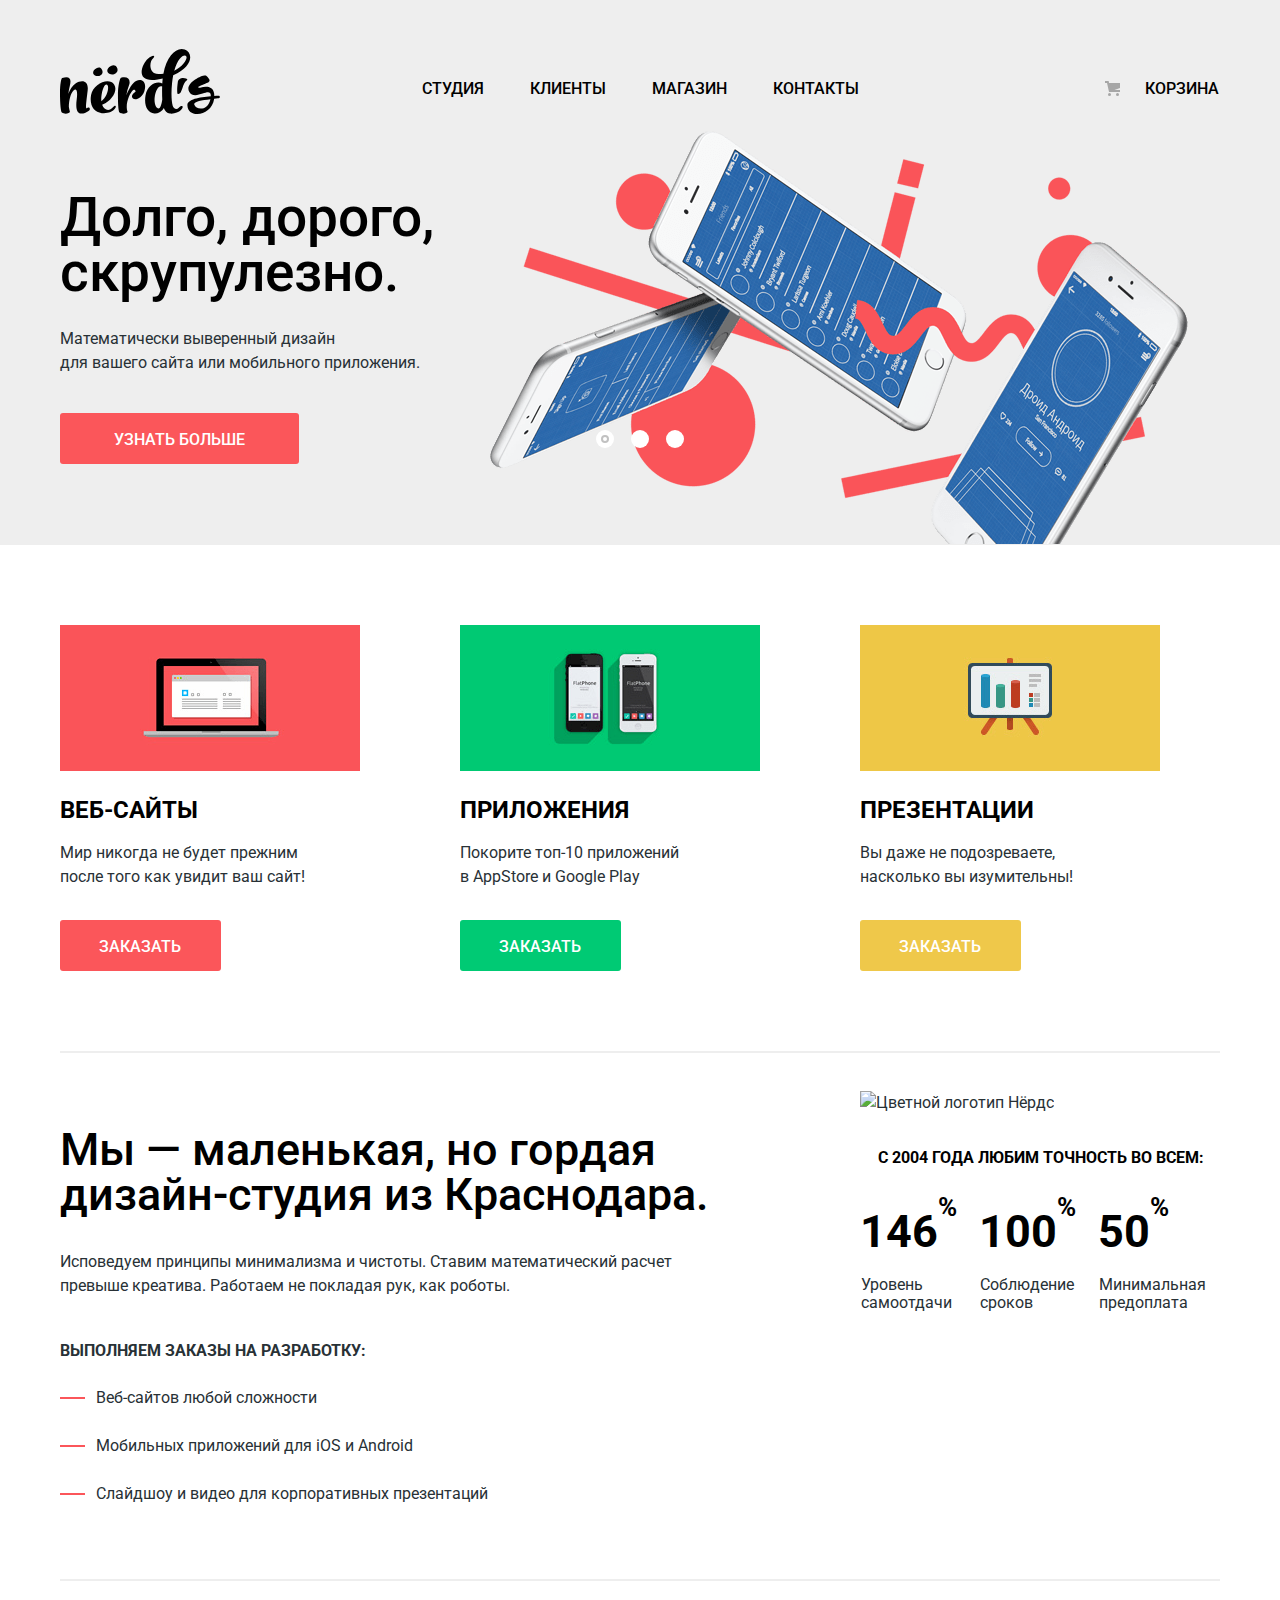
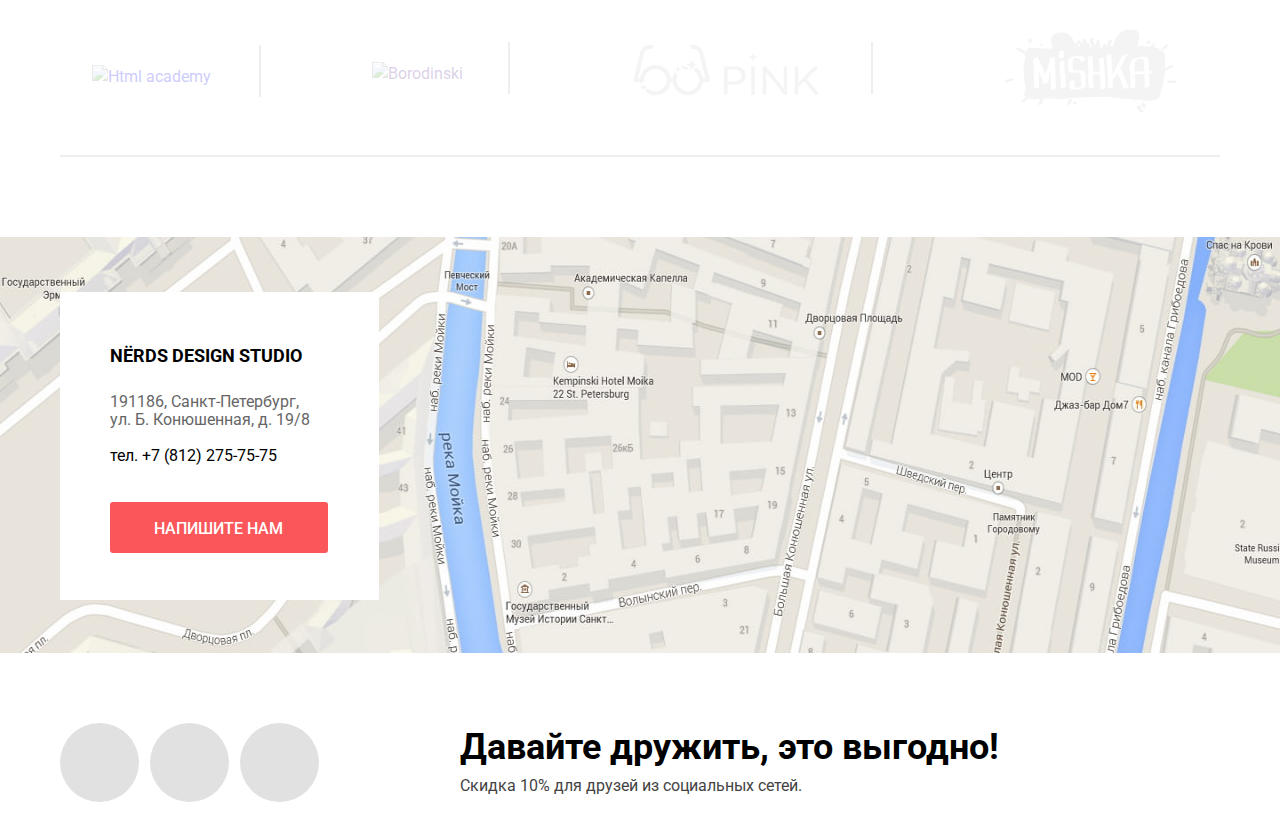
==== commit e7300e40: "Добавляет правки к допуску" ====
--- a/index.html
+++ b/index.html
@@ -6,7 +6,7 @@
   <title>Дизайн-студия Нёрдс</title>
   <link rel="stylesheet" href="https://fonts.googleapis.com/css2?family=Roboto:wght@400;700&display=swap">
   <link href="css/normalize.css" rel="stylesheet">
-  <link href="css/style.css" rel="stylesheet">
+  <link href="css/style.min.css" rel="stylesheet">
 </head>
 
 <body class="page-body">
@@ -14,7 +14,7 @@
     <nav class="main-navigation">
       <div class="main-header-bar">
         <div class="main-navigation-wrapper">
-          <a class="main-header-logo" href="index.html">
+          <a class="main-header-logo" href="">
             <img src="img/nerds-logo.svg" width="160" height="66" alt="Логотип дизайн-студии Нёрдс">
           </a>
           <ul class="site-navigation">
@@ -38,7 +38,7 @@
           <h2 class="visually-hidden">Преимущества</h2>
 
           <div class="slider-list">
-            <div class="slider-item slide slide-current">
+            <div class="slider-item slide slide-one slide-current">
               <div class="slider-text">
                 <h3>Долго, дорого,<br>
                   скрупулезно.
@@ -50,11 +50,11 @@
                 <a aria-label="Узнать больше" class="button slider-button" href="">Узнать больше</a>
               </div>
               <div class="slider-image">
-                <img src="img/nerds-index-slide1.png" width="760" height="431" alt="Изображение телефонов. Долго, дорого, скрупулезно.Математически выверенный дизайн для вашего сайта или мобильного приложения.">
+                <img src="img/nerds-index-slide1.png" width="760" height="431" alt="Изображение телефонов. Долго, дорого, скрупулезно. Математически выверенный дизайн для вашего сайта или мобильного приложения.">
               </div>
             </div>
           </div>
-          <div class="slider-item slide">
+          <div class="slider-item slide slide-two">
             <div class="slider-text">
               <h3>Любим математику<br>
                 как никто другой
@@ -69,7 +69,7 @@
               <img src="img/nerds-index-slide2.png" width="760" height="431" alt="Изображение мониторов. Любим математику как никто другой. Никакого креатива, только математические формулы для расчета идеальных пропорций.">
             </div>
           </div>
-          <div class="slider-item slide">
+          <div class="slider-item slide slide-three">
             <div class="slider-text">
               <h3>Только ночь,<br>
                 только хардкор
@@ -85,9 +85,9 @@
             </div>
           </div>
           <div class="slider-control">
-            <button class="current" type="button" aria-label="Первый слайд"></button>
-            <button type="button" aria-label="Второй слайд"></button>
-            <button type="button" aria-label="Третий слайд"></button>
+            <button class="current slide-button-one slider-active-button" type="button" aria-label="Первый слайд"></button>
+            <button class="slide-button-two" type="button" aria-label="Второй слайд"></button>
+            <button class="slide-button-three" type="button" aria-label="Третий слайд"></button>
           </div>
       </section>
     </div>
@@ -176,7 +176,7 @@
             <img src="img/html-academy-partner.svg" width="199" height="68" alt="Html academy">
           </a>
           <a aria-label="Сайт Barbershop" href="">
-            <img src="img/borodinski-partner.png" width="209" height="90" alt="Borodinski">
+            <img src="img/borodinski-partner_.png" width="209" height="90" alt="Borodinski">
           </a>
           <a aria-label="Сайт Pink" class="pink" href="">
             <img src="img/pink-partner.png" width="185" height="52" alt="Pink">
@@ -201,7 +201,7 @@
             </p>
             <a class="footer-phone" aria-label="Телефон студии" href="tel:+78122757575">тел. +7 (812) 275-75-75</a>
             <div class="button-addres">
-              <button class="button send-us-button" aria-label="Напишите нам">Напишите нам</button>
+              <a class="button send-us-button" href="writeus.html" aria-label="Напишите нам">Напишите нам</a>
             </div>
           </div>
         </div>
@@ -242,18 +242,18 @@
       <div class="wrapper-modal">
         <p class="send-us-name">
           <label for="send-us-name">Ваше имя:
-            <input id="send-us-name" type="text" name="send-us-name" placeholder="Имя Фамилия">
+            <input class="contact-name" id="send-us-name" type="text" name="name" placeholder="Имя Фамилия">
           </label>
         </p>
         <p class="send-us-email">
           <label for="send-us-email">Ваш email:
-            <input id="send-us-email" type="email" name="send-us-email" placeholder="email@example.com">
+            <input class="contact-email" id="send-us-email" type="email" name="email" placeholder="email@example.com">
           </label>
         </p>
       </div>
       <p class="send-us-text">
         <label for="send-us-text">Текст письма:
-          <textarea id="send-us-text" name="send-us-text" placeholder="В свободной форме" rows="5"></textarea>
+          <textarea class="contact-text" id="send-us-text" name="message" placeholder="В свободной форме" rows="5" cols="50"></textarea>
         </label>
       </p>
       <button type="submit" class="button send-us-form-button" aria-label="Отправить форму">Отправить</button>
@@ -261,7 +261,8 @@
     <button class="modal-close" type="button" aria-label="Закрыть модальное окно"></button>
   </section>
 
-  <script src="js/writeus.js"></script>
+  <script src="js/writeus.min.js"></script>
+  <script src="js/slider.min.js"></script>
 
 </body>
 
--- a/css/style.min.css
+++ b/css/style.min.css
@@ -0,0 +1 @@
+@-webkit-keyframes show{0%{transform:translateY(-2000px)}70%{transform:translateY(30px)}90%{transform:translateY(-10px)}to{transform:translateY(0)}}@keyframes show{0%{transform:translateY(-2000px)}70%{transform:translateY(30px)}90%{transform:translateY(-10px)}to{transform:translateY(0)}}@-webkit-keyframes close{0%{transform:translateX(-50%) scale(1)}to{transform:translateX(-50%) scale(0)}}@keyframes close{0%{transform:translateX(-50%) scale(1)}to{transform:translateX(-50%) scale(0)}}@-webkit-keyframes shake{0%,to{transform:translateX(0)}10%,30%,50%,70%,90%{transform:translateX(-10px)}20%,40%,60%,80%{transform:translateX(10px)}}@keyframes shake{0%,to{transform:translateX(0)}10%,30%,50%,70%,90%{transform:translateX(-10px)}20%,40%,60%,80%{transform:translateX(10px)}}:root{--basic-white: #FFFFFF;--basic-light-grey: #EEEEEE;--basic-grey: #DFDFDF;--basic-medium-grey: #D5D5D5;--basic-light-red: #FB565A;--basic-red: #E74246;--basic-dark-red: #D7373B;--basic-light-green: #00CA74;--basic-green: #00BC6C;--basic-dark-green: #00AA62;--basic-light-yellow: #EFC84A;--basic-yellow: #EAB534;--basic-dark-yellow: #E5A722;--basic-black: #000000;--basic-dark-grey: #283136;--basic-light-footer-grey: #666666;--basic-footer-grey: #444444;--basic-footer-button: #E1E1E1;--basic-modal-border: #D7DCDE;--basic-filter-hover: #4D4D4D;--basic-border-grey: #DBDBDB;--slider-border-grey: #c1c1c1;--range-controls-green: #00ca74;--range-controls-white: #cfcfcf;--basic-black-opacity: rgba(0, 0, 0, 0.3);--basic-grey-opacity: rgba(255, 255, 255, 0.3);--highly-black-opacity: rgba(0, 0, 0, 0.1);--sorting-black-opacity: rgba(0, 0, 0, 0.6);--filter-black-opacity: rgba(77, 77, 77, 0.1);--filter-black-less-opacity: rgba(77, 77, 77, 0.4);--pagination-black-opacity: rgba(0, 0, 0, 0.0001);--box-black-shadow: rgba(0, 1, 1, 0.1);--box-black-catalog-shadow: rgba(0, 1, 1, 0.25);--range-controls-white-opacity: rgba(215, 220, 223, 1);--range-controls-grey-opacity: rgba(171, 171, 171, 1);--modal-black-opacity: rgba(0, 0, 0, 0.4);--modal-border-hover: rgba(180, 185, 187, 1)}body{min-width:1200px;margin:0;padding:0;font-family:"Roboto","Arial",sans-serif;font-size:16px;line-height:24px;font-weight:400;color:var(--basic-dark-grey);background-color:var(--basic-white)}a{text-decoration:none;background-color:transparent}img{max-width:100%;height:auto}.visually-hidden{position:absolute;width:1px;height:1px;margin:-1px;border:0;padding:0;white-space:nowrap;-webkit-clip-path:inset(100%);clip-path:inset(100%);clip:rect(0 0 0 0);overflow:hidden}.cart-navigation a,.main-navigation,.site-navigation a{color:var(--basic-black);font-weight:500;line-height:30px}.main-navigation{background-color:transparent;text-transform:uppercase}.main-navigation-wrapper{display:flex;flex-wrap:wrap;width:1160px;margin:0 auto;padding:48px 0 0}.main-header-logo{width:160px;height:66px;padding-right:202px}.main-header-bar,.main-header-logo img{background-color:var(--basic-light-grey)}.site-navigation{display:flex;flex-wrap:wrap;justify-content:space-between;width:437px;list-style:none;margin:0;padding:26px 246px 0 0}.page{height:100%}.page-body{min-height:100%;display:grid;grid-template-rows:-webkit-min-content 1fr -webkit-min-content;grid-template-rows:min-content 1fr min-content;align-content:start}.page-catalog-wrapper{display:grid;grid-template-columns:260px 1fr;align-content:start;-moz-column-gap:140px;column-gap:140px;width:1160px;margin:0 auto;padding:25px 10px 0}.filters{-ms-grid-row:1;-ms-grid-row-span:2;grid-row:1/3}.cart-link::before,.slider-background{background-color:var(--basic-light-grey)}.slider-background{width:auto;padding-top:10px}.main-container,.slider-container{width:1160px;margin:0 auto;padding:0}.footer-addres{margin:0 auto;padding:0}.footer-social{width:1160px;padding:0}.cart-navigation{max-width:140px;padding-top:26px}.cart-navigation .cart-link{padding-left:40px;position:relative}.cart-link::before{content:"";position:absolute;top:7px;left:0;width:15px;height:15px;background-image:url(../img/cart-icon.svg);background-repeat:no-repeat;background-position:0 0}.site-navigation-link-active{border-bottom:2px solid var(--basic-light-red);padding-bottom:13px}.cart-navigation a,.site-navigation a{display:block}.cart-navigation a:focus,.cart-navigation a:hover,.site-navigation a:focus,.site-navigation a:hover{color:var(--basic-light-red)}.cart-navigation a:active,.site-navigation a:active{color:var(--basic-black-opacity)}.main-header-logo img:active{opacity:.3}.slider-item{position:relative;margin:0;padding:0;width:1160px;min-height:355px;list-style:none}.slide{display:none}.slide-current{display:block}.slider-control{position:absolute;z-index:100;bottom:97px;left:50%;width:88px;height:18px;transform:translateX(-50%);display:flex;justify-content:space-between}.slider-control button{padding:0;width:18px;height:18px;background-color:var(--basic-white);border-radius:50%;border:0}.slider-control button:focus{outline:0}.slider-active-button-three::before,.slider-active-button-two::before,.slider-active-button::before{content:"";position:absolute;top:5px;left:5px;width:4px;height:4px;border:2px solid var(--slider-border-grey);border-radius:50%}.slider-active-button-three::before,.slider-active-button-two::before{left:40px}.slider-active-button-three::before{left:75px}.slider-text{position:relative;width:538px;margin-right:0;z-index:500;padding-bottom:20px}.slider-features,.slider-image img{background-color:var(--basic-light-grey)}.slider-image img{position:absolute;top:-77px;right:4px;width:760px;height:431px}.slider-text h3{font-size:55px;font-weight:500;line-height:55px;color:var(--basic-black);margin-bottom:27px;margin-top:66px}.slider-text p{margin-bottom:52px}.slider-features{position:relative}.button{font:inherit;text-align:center;font-weight:500;line-height:18px;color:var(--basic-white);vertical-align:middle;text-transform:uppercase;background-color:var(--basic-light-red);padding:17px 40px 15px 39px;border:0;border-radius:3px}.service-button-yellow{background-color:var(--basic-light-yellow)}.service-button-green{background-color:var(--basic-light-green)}.button:focus,.button:hover{background-color:var(--basic-red);outline:0}.button:active{background-color:var(--basic-dark-red);color:var(--basic-grey-opacity)}.service-button-yellow:focus,.service-button-yellow:hover{background-color:var(--basic-yellow)}.service-button-yellow:active{background-color:var(--basic-dark-yellow)}.service-button-green:focus,.service-button-green:hover{background-color:var(--basic-green)}.service-button-green:active{background-color:var(--basic-dark-green)}.slider-button{padding:17px 54px 15px}.send-us-button{padding:17px 45px 15px 44px}.service{margin-bottom:38px;border-bottom:2px solid var(--basic-light-grey)}.service-list{display:flex;flex-wrap:wrap;justify-content:space-between;width:1100px;margin-top:80px;padding-bottom:93px}.service-item h3{font-size:24px;font-weight:700;line-height:30px;letter-spacing:normal;text-transform:uppercase;color:var(--basic-black);width:300px;margin-top:24px;margin-bottom:0}.service-item p{margin-bottom:45px}.service-item{position:relative;width:300px;padding:146px 0 0}.service-item::before{content:"";position:absolute;top:0;left:0;width:300px;height:146px}.service-item:nth-child(1)::before{background-image:url(../img/illustration-1.png);background-color:var(--basic-light-red)}.service-item:nth-child(2)::before{background-image:url(../img/illustration-2.png);background-color:var(--basic-light-green)}.service-item:nth-child(3)::before{background-image:url(../img/illustration-3.png);background-color:var(--basic-light-yellow)}.about{padding-bottom:49px;border-bottom:2px solid var(--basic-light-grey)}.about-description-facts{display:flex;flex-wrap:wrap;justify-content:space-between}.about-description{margin-top:36px}.about-description-title{font-weight:500;font-size:45px;line-height:45px;color:var(--basic-black);margin-top:0;margin-bottom:33px}.about-description-title-list,.about-facts-title{font-weight:700;text-transform:uppercase;margin-top:41px}.about-facts-title{color:var(--basic-black);margin-top:31px;margin-left:18px}.about-description-list{list-style:none;margin-top:23px;padding-left:0}.about-description-list li{position:relative;margin:0 0 24px;padding:0 0 0 36px}.about-description-list li::before{content:"";position:absolute;top:11px;left:0;width:25px;height:2px;background-color:var(--basic-light-red)}.about-facts{width:360px}.about-facts img{background-color:var(--basic-white)}.about-facts-table{border-collapse:collapse;table-layout:fixed}.about-facts-table th{font-weight:700;font-size:45px;line-height:64px;color:var(--basic-black)}.cell sup{font-weight:700;font-size:26px;line-height:40px;position:relative;top:-15px;right:11px;font-family:"Roboto"}.about-facts-table tr{line-height:18px}.cell-1,.cell-2,.cell-3{padding:14px 0 11px;width:124px;text-align:left}.partners{margin-bottom:80px;margin-top:46px;border-bottom:2px solid var(--basic-light-grey);padding-bottom:35px}.partner-list{display:flex;flex-wrap:wrap;align-items:center;margin:0 43px 0 32px;justify-content:space-between}.partner-list a:nth-child(1){margin-top:6px}.partner-list a:nth-child(4){margin-left:42px;margin-top:2px}.partner-list a:nth-child(2){margin-left:17px}.partner-list a:nth-child(3){margin-left:27px}.partner-list a{position:relative}.partner-list a::after{position:absolute;top:-12px;right:-50px;bottom:0;width:2px;height:52px;margin-top:auto;margin-bottom:auto;content:'';background-color:var(--basic-light-grey)}.partner-list a:nth-child(2):after{right:-47px}.partner-list a:nth-child(3):after{right:-55px}.partner-list a:last-child:after{width:0;height:0}.partner-list img{opacity:.2;background-color:var(--basic-white)}.partner-list img:focus,.partner-list img:hover{opacity:1}.partner-list img:active{opacity:.1}.page-title,.page-title-wrapper{background-color:var(--basic-light-grey)}.page-title-wrapper{margin:0 0 15px;padding:5px 10px 71px}.page-title{font-weight:500;font-size:55px;line-height:55px;color:var(--basic-black);text-align:center;margin-top:68px}.sorting,.sorting-list{display:flex;flex-wrap:wrap;justify-content:space-between}.sorting{padding-bottom:73px}.sorting-list{list-style:none;padding-left:0}.sorting-item:nth-child(1){padding-left:0;padding-right:25px}.sorting-item:nth-child(2){padding-left:0;padding-right:26px}.sorting-item:nth-child(3){padding:0}.sorting-item:last-child{padding-left:87px;padding-right:0}.sorting h2{font-weight:700;font-size:18px;line-height:30px;text-transform:uppercase}.catalog-list{display:flex;flex-wrap:wrap;padding:0;margin:0 0 29px;list-style:none;justify-content:space-between}.catalog-item{position:relative;width:360px;height:578px;margin-right:0;margin-bottom:72px}.catalog-item img{border:1px solid var(--highly-black-opacity);background-color:var(--basic-white);border-bottom-left-radius:5px;border-bottom-right-radius:5px;box-sizing:border-box}.catalog-item:nth-last-child(-n+2){margin-bottom:40px}.catalog-item:focus,.catalog-item:hover{box-shadow:0 6px 15px var(--box-black-catalog-shadow)}.catalog-item::before{position:absolute;top:-40px;width:360px;height:40px;content:'';opacity:.12;background-image:url(../img/browser.svg);background-repeat:no-repeat;background-position:0 0;background-color:var(--basic-white)}.catalog-item:focus::before,.catalog-item:hover::before{opacity:1;box-shadow:0 6px 15px var(--box-black-catalog-shadow)}.sort-list-updown{position:relative}.sort-list-down::before,.sort-list-up::before{position:absolute;top:8px;right:30px;width:11px;height:10px;content:"";opacity:.2;background-image:url(../img/icon-down-dir.svg);background-color:var(--basic-white)}.sort-list-up::before{right:0;background-image:url(../img/icon-up-dir.svg)}.sort-list-down:focus::before,.sort-list-down:hover::before,.sort-list-up:focus::before,.sort-list-up:hover::before{opacity:1}.sort-list-down:active::before,.sort-list-up:active::before{background-image:url(../img/icon-down-dir-black.svg);background-color:var(--basic-white)}.sort-list-up:active::before{background-image:url(../img/icon-up-dir-black.svg)}.catalog-item,.pagination-list,.sorting-item{list-style:none}.sorting-item a{font-size:14px;line-height:18px;color:var(--basic-black-opacity);text-transform:uppercase}.sorting-item a:focus,.sorting-item a:hover{color:var(--sorting-black-opacity)}.sorting-item a:active,.sorting-item-current a,.sorting-item-current a:active,.sorting-item-current a:focus,.sorting-item-current a:hover{color:var(--basic-black)}.catalog-popup-title{font-weight:700;font-size:18px;line-height:30px;color:var(--basic-black);text-transform:uppercase;margin-top:25px;margin-bottom:12px}.catalog-popup-title:focus,.catalog-popup-title:hover{color:var(--basic-light-red)}.catalog-popup-title:active{color:var(--basic-black-opacity)}.catalog-popup p{line-height:18px;color:var(--basic-light-footer-grey);margin-top:0;margin-bottom:33px}.catalog-popup .button{line-height:18px;color:var(--basic-white);width:200px}.catalog-popup .button:focus,.catalog-popup .button:hover{background-color:var(--basic-red)}.catalog-popup .button:active{background-color:var(--basic-dark-red)}.catalog-popup,.pagination-item a{background-color:var(--basic-light-grey)}.catalog-popup{width:360px;height:231px;margin-bottom:30px;text-align:center;position:absolute;bottom:-33px;max-height:497px}.catalog-item .catalog-popup{opacity:0}.catalog-item:hover .catalog-popup{opacity:1}.pagination-list{display:flex;flex-wrap:wrap;padding-left:0;margin-bottom:32px}.pagination-item{padding-right:11px;margin-bottom:40px}.pagination-item a{line-height:18px;color:var(--basic-black);text-transform:uppercase;font-weight:500}.pagination-item a:focus,.pagination-item a:hover{background-color:var(--basic-grey)}.pagination-item a:active{background-color:var(--basic-medium-grey);color:var(--basic-black-opacity);box-shadow:inset 0 3px 0 var(--box-black-shadow)}.pagination-item-current a,.pagination-item-current a:active,.pagination-item-current a:focus,.pagination-item-current a:hover{color:var(--basic-black);background-color:var(--pagination-black-opacity);border:3px solid var(--basic-border-grey);box-sizing:border-box;padding:13px 18px 12px 17px}.pagination-button{padding:16px 21px 15px 20px;box-sizing:border-box;border-radius:3px}.pagination-button-next{padding:16px 77px 15px 78px}.filter-item{margin:16px 0;padding:0;border:0;outline:0}.range-filter{width:260px;margin-top:52px}.filter-item legend{font-size:18px;line-height:24px;text-transform:uppercase;font-weight:700}.range-controls{position:relative;height:41px;margin-bottom:13px;padding-top:40px;padding-right:20px;padding-left:20px;background-color:var(--basic-light-grey);border-radius:5px}.range-controls .scale{height:2px;background:var(--range-controls-white-opacity)}.range-controls .bar{width:70%;height:2px;background:var(--range-controls-green)}.range-controls .toggle{position:absolute;top:31px;left:0;width:4px;height:4px;padding:0;border:8px solid var(--basic-white);background-color:var(--range-controls-grey-opacity);border-radius:50%;box-shadow:0 2px 1px 0 var(--range-controls-white);cursor:pointer}.range-controls .toggle-min{left:18px}.range-controls .toggle-max{left:160px}.price-controls{display:flex;justify-content:space-between}.price-controls label{text-transform:uppercase;font-family:"Roboto","Arial",sans-serif;font-size:16px}.price{width:60px;padding:10px 5px 10px 15px;margin-left:9px;text-align:left;color:var(--basic-dark-grey);border:0;border-radius:5px;background:var(--basic-light-grey);font-family:inherit;font-size:inherit}.min-price{text-align:center}.min-price-content{padding:10px}.filter-item:nth-child(2){margin-top:56px;margin-bottom:0}.filter-item:nth-child(3){margin-top:0;margin-bottom:15px}.filter-item-heading{margin:0;font-weight:700;font-size:18px;line-height:30px;text-transform:uppercase}.filter-options{margin:19px 0 44px;padding:0;border:0;outline:0;list-style:none}.filter-option label{position:relative;display:block;cursor:pointer;-webkit-user-select:none;-moz-user-select:none;user-select:none}.checker-label{position:relative;display:block;margin:0 0 13px;padding:0 0 0 36px}.checker-label-radio+label::before{content:"";position:absolute;top:0;left:0;width:16px;height:16px;border:4px solid var(--filter-black-less-opacity);border-radius:70%}.checker-label-radio:checked+label::after{content:"";position:absolute;top:8px;left:8px;width:9px;height:9px;background-color:var(--filter-black-less-opacity);border-radius:70%}.filter-input-checkbox+label::before{content:"";position:absolute;left:-37px;top:0;width:19px;height:19px;border:2px solid var(--filter-black-less-opacity);border-radius:10%}.filter-input-checkbox:checked+label::before{border:0}.filter-input-checkbox:checked+label::after{content:"";position:absolute;top:0;left:-37px;width:25px;height:23px;background-image:url(../img/shape_.svg);background-repeat:no-repeat;background-position:0 0;background-color:var(--basic-white)}.filter-options-features{margin:18px 0 33px 36px}.filter-options li{margin-bottom:16px}.checker-label:focus::before,.checker-label:hover::before,.filter-input-checkbox+label:focus::before,.filter-input-checkbox+label:hover::before{border-color:var(--basic-filter-hover)}.checker-label-radio:checked+label:focus::after,.checker-label-radio:checked+label:hover::after{background-color:var(--basic-filter-hover)}.filter-input-checkbox:checked+label:hover::after{background-image:url(../img/shapedark_.svg);background-repeat:no-repeat;background-position:0 0;background-color:var(--basic-white)}.checker-label:disabled::before,.filter-input-checkbox+label:disabled::before{border-color:var(--filter-black-opacity)}.checker-label-radio:checked+label:disabled::after{background-color:var(--filter-black-opacity)}.filter-input-checkbox:checked+label:disabled::after{background-image:url(../img/shapedisabled_.svg);background-repeat:no-repeat;background-position:0 0;background-color:var(--basic-white)}.filter-button{width:260px;height:50px;background:var(--basic-light-grey);border-radius:3px;color:var(--basic-black);padding-top:16px}.filter-button:focus,.filter-button:hover{background:var(--basic-grey)}.filter-button:active{background:var(--basic-medium-grey);box-shadow:inset 0 3px 0 var(--box-black-shadow);opacity:.3}.filter-button:active,.main-footer{color:var(--basic-black)}.map-contacts{position:relative}.map iframe{position:absolute;z-index:10;border:0}.container-addres,.map img{position:absolute;left:0;margin:0 auto}.map iframe,.map img{width:100%;min-width:1200px;height:416px}.map img{z-index:1;top:0;background-color:var(--basic-light-grey)}.container-addres{z-index:30;top:-8px;right:0;box-sizing:border-box;width:1200px;padding:0 20px}.footer-addres{position:absolute;z-index:20;left:auto;top:63px;width:319px;height:308px;background-color:var(--basic-white);max-height:400px;overflow-y:auto}.footer-addres h3{font-weight:700;font-size:18px;line-height:30px;text-transform:uppercase;margin:49px 0 22px 50px}.footer-addres p,.footer-phone{line-height:18px;color:var(--basic-light-footer-grey);margin-left:50px}.footer-addres p{margin-bottom:15px}.footer-phone{color:inherit;margin-top:18px;font-style:normal;font-weight:400}.button-addres{margin-top:48px;margin-left:50px}.footer-social{margin:416px auto 0;padding-top:70px}.footer-social-list{list-style:none;display:flex;flex-wrap:wrap;justify-content:space-between;padding:0;width:259px;margin:0 130px 0 0}.footer-social-list a{color:inherit;margin:0}.social-button{position:relative;display:inline-block;width:79px;height:79px;vertical-align:top;border-radius:50%;background-color:var(--basic-footer-button)}.social-button:focus,.social-button:hover{background-color:var(--basic-red)}.social-button:active{background-color:var(--basic-dark-red);box-shadow:inset 0 3px 0 var(--box-black-shadow)}.social-button::after{position:absolute;top:0;right:0;bottom:0;left:0;margin:auto;content:'';background-repeat:no-repeat;background-position:0 0}.fb-icon::after,.inst-icon::after,.vk-icon::after{width:26px;height:15px;background-image:url(../img/shape_vk_.svg);background-color:var(--basic-footer-button)}.fb-icon::after,.inst-icon::after{width:12px;height:22px;background-image:url(../img/shape_fb_.svg)}.inst-icon::after{width:21px;height:21px;background-image:url(../img/shape_inst_.svg)}.fb-icon:active::after,.inst-icon:active::after,.vk-icon:active::after{opacity:.3;background-color:var(--basic-dark-red)}.fb-icon:focus::after,.fb-icon:hover::after,.inst-icon:focus::after,.inst-icon:hover::after,.vk-icon:focus::after,.vk-icon:hover::after{background-color:var(--basic-red)}.footer-social h3,.modal h2{font-weight:700;font-size:36px;line-height:36px;margin-top:6px;margin-bottom:0}.footer-social p{line-height:22px;color:var(--basic-footer-grey);margin-top:10px}.footer-social-wrapper{display:flex}.footer-social-icons{width:261px;margin:0 139px 0 0}.footer-social-tagline{width:660px}.modal{display:none;position:fixed;top:0;right:0;bottom:0;left:0;z-index:1000;box-sizing:border-box;margin:50px auto;width:960px;height:590px;padding:63px 100px 84px 99px;background-color:var(--basic-white);box-shadow:0 20px 40px var(--modal-black-opacity)}.wrapper-modal{position:relative;display:flex;justify-content:space-between}.modal h2{font-size:45px;line-height:53px;margin-top:0;margin-bottom:22px}.send-us-email,.send-us-name,.send-us-text{font-weight:700;font-size:16px;line-height:18px}.send-us-form input,.send-us-form textarea{box-sizing:border-box;color:var(--basic-footer-grey);opacity:.5;border:2px solid var(--basic-modal-border);margin:8px 0 0}.send-us-form input{width:360px;padding-top:16px;padding-bottom:14px;padding-left:16px;outline:0;border-radius:3px}.wrapper-modal p{padding-right:40px}.send-us-form textarea{width:760px;padding:16px 414px 10px 16px;resize:none}.send-us-form-button{width:260px;margin-top:26px;padding-top:16px;padding-bottom:15px;color:var(--basic-white);background-color:var(--basic-light-red)}.modal-close{position:absolute;right:93px;top:80px;width:21px;height:21px;opacity:.3;border:0;background-color:transparent;background-image:url(../img/button_modal_close.svg);cursor:pointer;margin:auto;-webkit-animation-name:close;animation-name:close;-webkit-animation-duration:.6s;animation-duration:.6s}.modal-close:focus,.modal-close:hover{opacity:1;outline:0}.modal-close:active{opacity:.1;outline:0}.send-us-form input:hover,.send-us-form textarea:hover{border:2px solid var(--modal-border-hover)}.send-us-form input:focus,.send-us-form textarea:focus{border:2px solid var(--basic-black);color:var(--basic-footer-grey)}.contact-email:invalid,.contact-name:invalid{border:solid 2px var(--basic-red);color:var(--basic-red)}.modal-show{display:block;-webkit-animation-name:show;animation-name:show;-webkit-animation-duration:.6s;animation-duration:.6s}.modal-error{-webkit-animation-name:shake;animation-name:shake}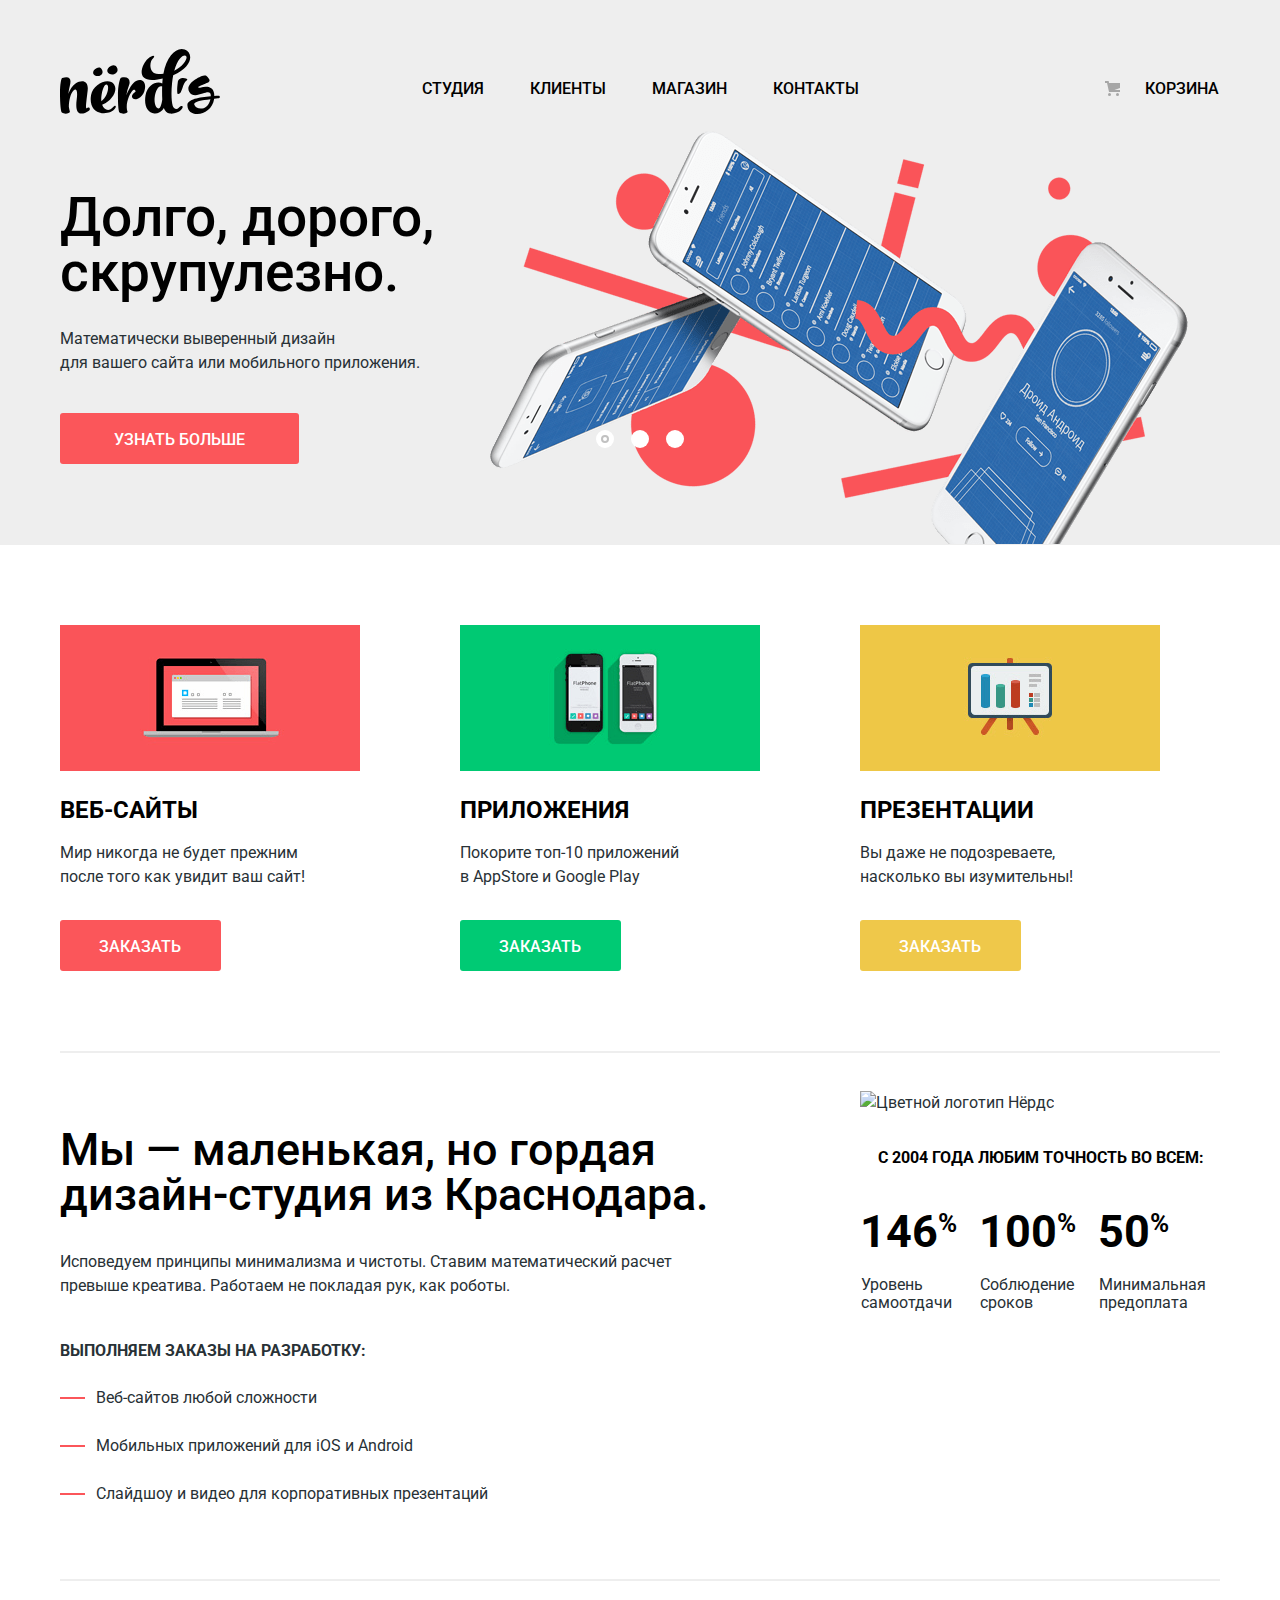
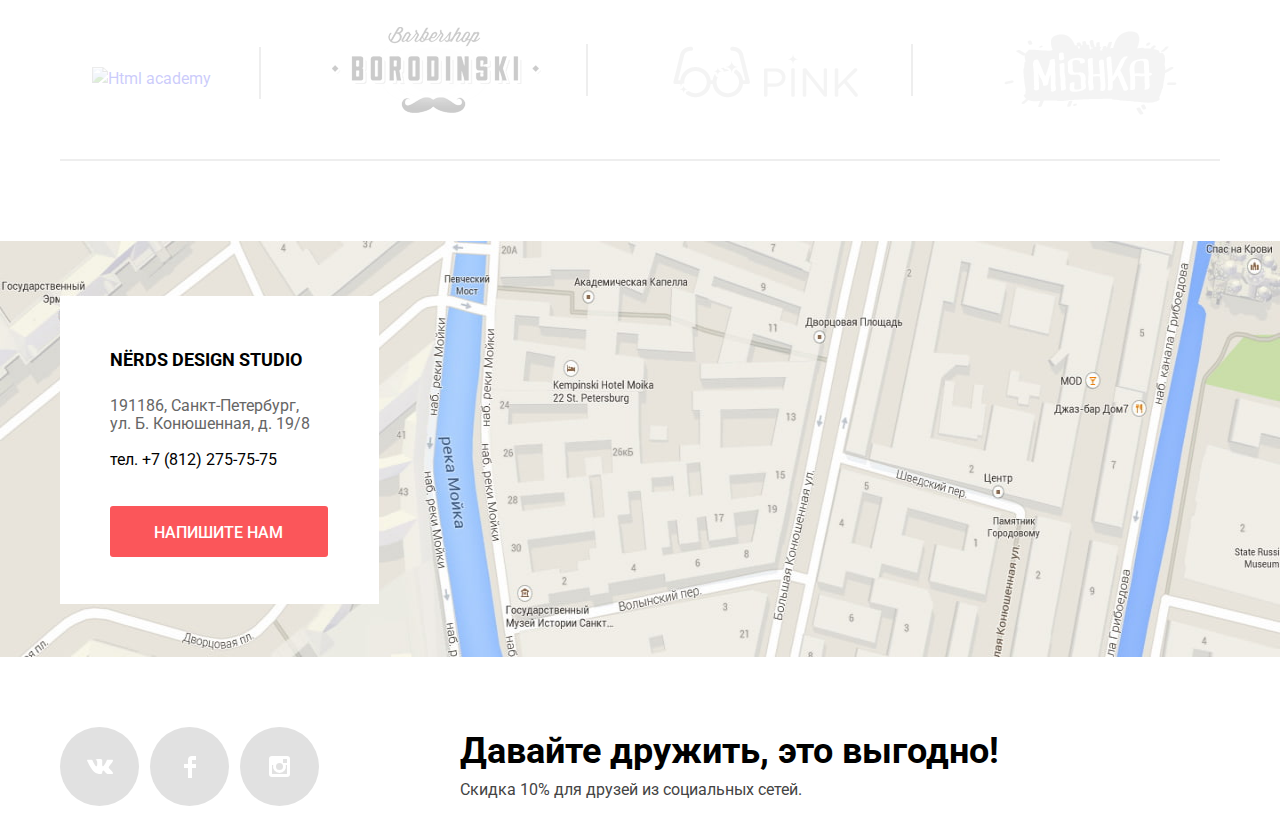
==== commit ed1e1c2a: "Добавляет правки к 1 защите" ====
--- a/index.html
+++ b/index.html
@@ -5,7 +5,7 @@
   <meta charset="utf-8">
   <title>Дизайн-студия Нёрдс</title>
   <link rel="stylesheet" href="https://fonts.googleapis.com/css2?family=Roboto:wght@400;700&display=swap">
-  <link href="css/normalize.css" rel="stylesheet">
+  <link href="css/normalize.min.css" rel="stylesheet">
   <link href="css/style.min.css" rel="stylesheet">
 </head>
 
@@ -176,7 +176,7 @@
             <img src="img/html-academy-partner.svg" width="199" height="68" alt="Html academy">
           </a>
           <a aria-label="Сайт Barbershop" href="">
-            <img src="img/borodinski-partner_.png" width="209" height="90" alt="Borodinski">
+            <img src="img/borodinski-partner.png" width="209" height="90" alt="Borodinski">
           </a>
           <a aria-label="Сайт Pink" class="pink" href="">
             <img src="img/pink-partner.png" width="185" height="52" alt="Pink">
--- a/css/style.min.css
+++ b/css/style.min.css
@@ -1 +1 @@
-@-webkit-keyframes show{0%{transform:translateY(-2000px)}70%{transform:translateY(30px)}90%{transform:translateY(-10px)}to{transform:translateY(0)}}@keyframes show{0%{transform:translateY(-2000px)}70%{transform:translateY(30px)}90%{transform:translateY(-10px)}to{transform:translateY(0)}}@-webkit-keyframes close{0%{transform:translateX(-50%) scale(1)}to{transform:translateX(-50%) scale(0)}}@keyframes close{0%{transform:translateX(-50%) scale(1)}to{transform:translateX(-50%) scale(0)}}@-webkit-keyframes shake{0%,to{transform:translateX(0)}10%,30%,50%,70%,90%{transform:translateX(-10px)}20%,40%,60%,80%{transform:translateX(10px)}}@keyframes shake{0%,to{transform:translateX(0)}10%,30%,50%,70%,90%{transform:translateX(-10px)}20%,40%,60%,80%{transform:translateX(10px)}}:root{--basic-white: #FFFFFF;--basic-light-grey: #EEEEEE;--basic-grey: #DFDFDF;--basic-medium-grey: #D5D5D5;--basic-light-red: #FB565A;--basic-red: #E74246;--basic-dark-red: #D7373B;--basic-light-green: #00CA74;--basic-green: #00BC6C;--basic-dark-green: #00AA62;--basic-light-yellow: #EFC84A;--basic-yellow: #EAB534;--basic-dark-yellow: #E5A722;--basic-black: #000000;--basic-dark-grey: #283136;--basic-light-footer-grey: #666666;--basic-footer-grey: #444444;--basic-footer-button: #E1E1E1;--basic-modal-border: #D7DCDE;--basic-filter-hover: #4D4D4D;--basic-border-grey: #DBDBDB;--slider-border-grey: #c1c1c1;--range-controls-green: #00ca74;--range-controls-white: #cfcfcf;--basic-black-opacity: rgba(0, 0, 0, 0.3);--basic-grey-opacity: rgba(255, 255, 255, 0.3);--highly-black-opacity: rgba(0, 0, 0, 0.1);--sorting-black-opacity: rgba(0, 0, 0, 0.6);--filter-black-opacity: rgba(77, 77, 77, 0.1);--filter-black-less-opacity: rgba(77, 77, 77, 0.4);--pagination-black-opacity: rgba(0, 0, 0, 0.0001);--box-black-shadow: rgba(0, 1, 1, 0.1);--box-black-catalog-shadow: rgba(0, 1, 1, 0.25);--range-controls-white-opacity: rgba(215, 220, 223, 1);--range-controls-grey-opacity: rgba(171, 171, 171, 1);--modal-black-opacity: rgba(0, 0, 0, 0.4);--modal-border-hover: rgba(180, 185, 187, 1)}body{min-width:1200px;margin:0;padding:0;font-family:"Roboto","Arial",sans-serif;font-size:16px;line-height:24px;font-weight:400;color:var(--basic-dark-grey);background-color:var(--basic-white)}a{text-decoration:none;background-color:transparent}img{max-width:100%;height:auto}.visually-hidden{position:absolute;width:1px;height:1px;margin:-1px;border:0;padding:0;white-space:nowrap;-webkit-clip-path:inset(100%);clip-path:inset(100%);clip:rect(0 0 0 0);overflow:hidden}.cart-navigation a,.main-navigation,.site-navigation a{color:var(--basic-black);font-weight:500;line-height:30px}.main-navigation{background-color:transparent;text-transform:uppercase}.main-navigation-wrapper{display:flex;flex-wrap:wrap;width:1160px;margin:0 auto;padding:48px 0 0}.main-header-logo{width:160px;height:66px;padding-right:202px}.main-header-bar,.main-header-logo img{background-color:var(--basic-light-grey)}.site-navigation{display:flex;flex-wrap:wrap;justify-content:space-between;width:437px;list-style:none;margin:0;padding:26px 246px 0 0}.page{height:100%}.page-body{min-height:100%;display:grid;grid-template-rows:-webkit-min-content 1fr -webkit-min-content;grid-template-rows:min-content 1fr min-content;align-content:start}.page-catalog-wrapper{display:grid;grid-template-columns:260px 1fr;align-content:start;-moz-column-gap:140px;column-gap:140px;width:1160px;margin:0 auto;padding:25px 10px 0}.filters{-ms-grid-row:1;-ms-grid-row-span:2;grid-row:1/3}.cart-link::before,.slider-background{background-color:var(--basic-light-grey)}.slider-background{width:auto;padding-top:10px}.main-container,.slider-container{width:1160px;margin:0 auto;padding:0}.footer-addres{margin:0 auto;padding:0}.footer-social{width:1160px;padding:0}.cart-navigation{max-width:140px;padding-top:26px}.cart-navigation .cart-link{padding-left:40px;position:relative}.cart-link::before{content:"";position:absolute;top:7px;left:0;width:15px;height:15px;background-image:url(../img/cart-icon.svg);background-repeat:no-repeat;background-position:0 0}.site-navigation-link-active{border-bottom:2px solid var(--basic-light-red);padding-bottom:13px}.cart-navigation a,.site-navigation a{display:block}.cart-navigation a:focus,.cart-navigation a:hover,.site-navigation a:focus,.site-navigation a:hover{color:var(--basic-light-red)}.cart-navigation a:active,.site-navigation a:active{color:var(--basic-black-opacity)}.main-header-logo img:active{opacity:.3}.slider-item{position:relative;margin:0;padding:0;width:1160px;min-height:355px;list-style:none}.slide{display:none}.slide-current{display:block}.slider-control{position:absolute;z-index:100;bottom:97px;left:50%;width:88px;height:18px;transform:translateX(-50%);display:flex;justify-content:space-between}.slider-control button{padding:0;width:18px;height:18px;background-color:var(--basic-white);border-radius:50%;border:0}.slider-control button:focus{outline:0}.slider-active-button-three::before,.slider-active-button-two::before,.slider-active-button::before{content:"";position:absolute;top:5px;left:5px;width:4px;height:4px;border:2px solid var(--slider-border-grey);border-radius:50%}.slider-active-button-three::before,.slider-active-button-two::before{left:40px}.slider-active-button-three::before{left:75px}.slider-text{position:relative;width:538px;margin-right:0;z-index:500;padding-bottom:20px}.slider-features,.slider-image img{background-color:var(--basic-light-grey)}.slider-image img{position:absolute;top:-77px;right:4px;width:760px;height:431px}.slider-text h3{font-size:55px;font-weight:500;line-height:55px;color:var(--basic-black);margin-bottom:27px;margin-top:66px}.slider-text p{margin-bottom:52px}.slider-features{position:relative}.button{font:inherit;text-align:center;font-weight:500;line-height:18px;color:var(--basic-white);vertical-align:middle;text-transform:uppercase;background-color:var(--basic-light-red);padding:17px 40px 15px 39px;border:0;border-radius:3px}.service-button-yellow{background-color:var(--basic-light-yellow)}.service-button-green{background-color:var(--basic-light-green)}.button:focus,.button:hover{background-color:var(--basic-red);outline:0}.button:active{background-color:var(--basic-dark-red);color:var(--basic-grey-opacity)}.service-button-yellow:focus,.service-button-yellow:hover{background-color:var(--basic-yellow)}.service-button-yellow:active{background-color:var(--basic-dark-yellow)}.service-button-green:focus,.service-button-green:hover{background-color:var(--basic-green)}.service-button-green:active{background-color:var(--basic-dark-green)}.slider-button{padding:17px 54px 15px}.send-us-button{padding:17px 45px 15px 44px}.service{margin-bottom:38px;border-bottom:2px solid var(--basic-light-grey)}.service-list{display:flex;flex-wrap:wrap;justify-content:space-between;width:1100px;margin-top:80px;padding-bottom:93px}.service-item h3{font-size:24px;font-weight:700;line-height:30px;letter-spacing:normal;text-transform:uppercase;color:var(--basic-black);width:300px;margin-top:24px;margin-bottom:0}.service-item p{margin-bottom:45px}.service-item{position:relative;width:300px;padding:146px 0 0}.service-item::before{content:"";position:absolute;top:0;left:0;width:300px;height:146px}.service-item:nth-child(1)::before{background-image:url(../img/illustration-1.png);background-color:var(--basic-light-red)}.service-item:nth-child(2)::before{background-image:url(../img/illustration-2.png);background-color:var(--basic-light-green)}.service-item:nth-child(3)::before{background-image:url(../img/illustration-3.png);background-color:var(--basic-light-yellow)}.about{padding-bottom:49px;border-bottom:2px solid var(--basic-light-grey)}.about-description-facts{display:flex;flex-wrap:wrap;justify-content:space-between}.about-description{margin-top:36px}.about-description-title{font-weight:500;font-size:45px;line-height:45px;color:var(--basic-black);margin-top:0;margin-bottom:33px}.about-description-title-list,.about-facts-title{font-weight:700;text-transform:uppercase;margin-top:41px}.about-facts-title{color:var(--basic-black);margin-top:31px;margin-left:18px}.about-description-list{list-style:none;margin-top:23px;padding-left:0}.about-description-list li{position:relative;margin:0 0 24px;padding:0 0 0 36px}.about-description-list li::before{content:"";position:absolute;top:11px;left:0;width:25px;height:2px;background-color:var(--basic-light-red)}.about-facts{width:360px}.about-facts img{background-color:var(--basic-white)}.about-facts-table{border-collapse:collapse;table-layout:fixed}.about-facts-table th{font-weight:700;font-size:45px;line-height:64px;color:var(--basic-black)}.cell sup{font-weight:700;font-size:26px;line-height:40px;position:relative;top:-15px;right:11px;font-family:"Roboto"}.about-facts-table tr{line-height:18px}.cell-1,.cell-2,.cell-3{padding:14px 0 11px;width:124px;text-align:left}.partners{margin-bottom:80px;margin-top:46px;border-bottom:2px solid var(--basic-light-grey);padding-bottom:35px}.partner-list{display:flex;flex-wrap:wrap;align-items:center;margin:0 43px 0 32px;justify-content:space-between}.partner-list a:nth-child(1){margin-top:6px}.partner-list a:nth-child(4){margin-left:42px;margin-top:2px}.partner-list a:nth-child(2){margin-left:17px}.partner-list a:nth-child(3){margin-left:27px}.partner-list a{position:relative}.partner-list a::after{position:absolute;top:-12px;right:-50px;bottom:0;width:2px;height:52px;margin-top:auto;margin-bottom:auto;content:'';background-color:var(--basic-light-grey)}.partner-list a:nth-child(2):after{right:-47px}.partner-list a:nth-child(3):after{right:-55px}.partner-list a:last-child:after{width:0;height:0}.partner-list img{opacity:.2;background-color:var(--basic-white)}.partner-list img:focus,.partner-list img:hover{opacity:1}.partner-list img:active{opacity:.1}.page-title,.page-title-wrapper{background-color:var(--basic-light-grey)}.page-title-wrapper{margin:0 0 15px;padding:5px 10px 71px}.page-title{font-weight:500;font-size:55px;line-height:55px;color:var(--basic-black);text-align:center;margin-top:68px}.sorting,.sorting-list{display:flex;flex-wrap:wrap;justify-content:space-between}.sorting{padding-bottom:73px}.sorting-list{list-style:none;padding-left:0}.sorting-item:nth-child(1){padding-left:0;padding-right:25px}.sorting-item:nth-child(2){padding-left:0;padding-right:26px}.sorting-item:nth-child(3){padding:0}.sorting-item:last-child{padding-left:87px;padding-right:0}.sorting h2{font-weight:700;font-size:18px;line-height:30px;text-transform:uppercase}.catalog-list{display:flex;flex-wrap:wrap;padding:0;margin:0 0 29px;list-style:none;justify-content:space-between}.catalog-item{position:relative;width:360px;height:578px;margin-right:0;margin-bottom:72px}.catalog-item img{border:1px solid var(--highly-black-opacity);background-color:var(--basic-white);border-bottom-left-radius:5px;border-bottom-right-radius:5px;box-sizing:border-box}.catalog-item:nth-last-child(-n+2){margin-bottom:40px}.catalog-item:focus,.catalog-item:hover{box-shadow:0 6px 15px var(--box-black-catalog-shadow)}.catalog-item::before{position:absolute;top:-40px;width:360px;height:40px;content:'';opacity:.12;background-image:url(../img/browser.svg);background-repeat:no-repeat;background-position:0 0;background-color:var(--basic-white)}.catalog-item:focus::before,.catalog-item:hover::before{opacity:1;box-shadow:0 6px 15px var(--box-black-catalog-shadow)}.sort-list-updown{position:relative}.sort-list-down::before,.sort-list-up::before{position:absolute;top:8px;right:30px;width:11px;height:10px;content:"";opacity:.2;background-image:url(../img/icon-down-dir.svg);background-color:var(--basic-white)}.sort-list-up::before{right:0;background-image:url(../img/icon-up-dir.svg)}.sort-list-down:focus::before,.sort-list-down:hover::before,.sort-list-up:focus::before,.sort-list-up:hover::before{opacity:1}.sort-list-down:active::before,.sort-list-up:active::before{background-image:url(../img/icon-down-dir-black.svg);background-color:var(--basic-white)}.sort-list-up:active::before{background-image:url(../img/icon-up-dir-black.svg)}.catalog-item,.pagination-list,.sorting-item{list-style:none}.sorting-item a{font-size:14px;line-height:18px;color:var(--basic-black-opacity);text-transform:uppercase}.sorting-item a:focus,.sorting-item a:hover{color:var(--sorting-black-opacity)}.sorting-item a:active,.sorting-item-current a,.sorting-item-current a:active,.sorting-item-current a:focus,.sorting-item-current a:hover{color:var(--basic-black)}.catalog-popup-title{font-weight:700;font-size:18px;line-height:30px;color:var(--basic-black);text-transform:uppercase;margin-top:25px;margin-bottom:12px}.catalog-popup-title:focus,.catalog-popup-title:hover{color:var(--basic-light-red)}.catalog-popup-title:active{color:var(--basic-black-opacity)}.catalog-popup p{line-height:18px;color:var(--basic-light-footer-grey);margin-top:0;margin-bottom:33px}.catalog-popup .button{line-height:18px;color:var(--basic-white);width:200px}.catalog-popup .button:focus,.catalog-popup .button:hover{background-color:var(--basic-red)}.catalog-popup .button:active{background-color:var(--basic-dark-red)}.catalog-popup,.pagination-item a{background-color:var(--basic-light-grey)}.catalog-popup{width:360px;height:231px;margin-bottom:30px;text-align:center;position:absolute;bottom:-33px;max-height:497px}.catalog-item .catalog-popup{opacity:0}.catalog-item:hover .catalog-popup{opacity:1}.pagination-list{display:flex;flex-wrap:wrap;padding-left:0;margin-bottom:32px}.pagination-item{padding-right:11px;margin-bottom:40px}.pagination-item a{line-height:18px;color:var(--basic-black);text-transform:uppercase;font-weight:500}.pagination-item a:focus,.pagination-item a:hover{background-color:var(--basic-grey)}.pagination-item a:active{background-color:var(--basic-medium-grey);color:var(--basic-black-opacity);box-shadow:inset 0 3px 0 var(--box-black-shadow)}.pagination-item-current a,.pagination-item-current a:active,.pagination-item-current a:focus,.pagination-item-current a:hover{color:var(--basic-black);background-color:var(--pagination-black-opacity);border:3px solid var(--basic-border-grey);box-sizing:border-box;padding:13px 18px 12px 17px}.pagination-button{padding:16px 21px 15px 20px;box-sizing:border-box;border-radius:3px}.pagination-button-next{padding:16px 77px 15px 78px}.filter-item{margin:16px 0;padding:0;border:0;outline:0}.range-filter{width:260px;margin-top:52px}.filter-item legend{font-size:18px;line-height:24px;text-transform:uppercase;font-weight:700}.range-controls{position:relative;height:41px;margin-bottom:13px;padding-top:40px;padding-right:20px;padding-left:20px;background-color:var(--basic-light-grey);border-radius:5px}.range-controls .scale{height:2px;background:var(--range-controls-white-opacity)}.range-controls .bar{width:70%;height:2px;background:var(--range-controls-green)}.range-controls .toggle{position:absolute;top:31px;left:0;width:4px;height:4px;padding:0;border:8px solid var(--basic-white);background-color:var(--range-controls-grey-opacity);border-radius:50%;box-shadow:0 2px 1px 0 var(--range-controls-white);cursor:pointer}.range-controls .toggle-min{left:18px}.range-controls .toggle-max{left:160px}.price-controls{display:flex;justify-content:space-between}.price-controls label{text-transform:uppercase;font-family:"Roboto","Arial",sans-serif;font-size:16px}.price{width:60px;padding:10px 5px 10px 15px;margin-left:9px;text-align:left;color:var(--basic-dark-grey);border:0;border-radius:5px;background:var(--basic-light-grey);font-family:inherit;font-size:inherit}.min-price{text-align:center}.min-price-content{padding:10px}.filter-item:nth-child(2){margin-top:56px;margin-bottom:0}.filter-item:nth-child(3){margin-top:0;margin-bottom:15px}.filter-item-heading{margin:0;font-weight:700;font-size:18px;line-height:30px;text-transform:uppercase}.filter-options{margin:19px 0 44px;padding:0;border:0;outline:0;list-style:none}.filter-option label{position:relative;display:block;cursor:pointer;-webkit-user-select:none;-moz-user-select:none;user-select:none}.checker-label{position:relative;display:block;margin:0 0 13px;padding:0 0 0 36px}.checker-label-radio+label::before{content:"";position:absolute;top:0;left:0;width:16px;height:16px;border:4px solid var(--filter-black-less-opacity);border-radius:70%}.checker-label-radio:checked+label::after{content:"";position:absolute;top:8px;left:8px;width:9px;height:9px;background-color:var(--filter-black-less-opacity);border-radius:70%}.filter-input-checkbox+label::before{content:"";position:absolute;left:-37px;top:0;width:19px;height:19px;border:2px solid var(--filter-black-less-opacity);border-radius:10%}.filter-input-checkbox:checked+label::before{border:0}.filter-input-checkbox:checked+label::after{content:"";position:absolute;top:0;left:-37px;width:25px;height:23px;background-image:url(../img/shape_.svg);background-repeat:no-repeat;background-position:0 0;background-color:var(--basic-white)}.filter-options-features{margin:18px 0 33px 36px}.filter-options li{margin-bottom:16px}.checker-label:focus::before,.checker-label:hover::before,.filter-input-checkbox+label:focus::before,.filter-input-checkbox+label:hover::before{border-color:var(--basic-filter-hover)}.checker-label-radio:checked+label:focus::after,.checker-label-radio:checked+label:hover::after{background-color:var(--basic-filter-hover)}.filter-input-checkbox:checked+label:hover::after{background-image:url(../img/shapedark_.svg);background-repeat:no-repeat;background-position:0 0;background-color:var(--basic-white)}.checker-label:disabled::before,.filter-input-checkbox+label:disabled::before{border-color:var(--filter-black-opacity)}.checker-label-radio:checked+label:disabled::after{background-color:var(--filter-black-opacity)}.filter-input-checkbox:checked+label:disabled::after{background-image:url(../img/shapedisabled_.svg);background-repeat:no-repeat;background-position:0 0;background-color:var(--basic-white)}.filter-button{width:260px;height:50px;background:var(--basic-light-grey);border-radius:3px;color:var(--basic-black);padding-top:16px}.filter-button:focus,.filter-button:hover{background:var(--basic-grey)}.filter-button:active{background:var(--basic-medium-grey);box-shadow:inset 0 3px 0 var(--box-black-shadow);opacity:.3}.filter-button:active,.main-footer{color:var(--basic-black)}.map-contacts{position:relative}.map iframe{position:absolute;z-index:10;border:0}.container-addres,.map img{position:absolute;left:0;margin:0 auto}.map iframe,.map img{width:100%;min-width:1200px;height:416px}.map img{z-index:1;top:0;background-color:var(--basic-light-grey)}.container-addres{z-index:30;top:-8px;right:0;box-sizing:border-box;width:1200px;padding:0 20px}.footer-addres{position:absolute;z-index:20;left:auto;top:63px;width:319px;height:308px;background-color:var(--basic-white);max-height:400px;overflow-y:auto}.footer-addres h3{font-weight:700;font-size:18px;line-height:30px;text-transform:uppercase;margin:49px 0 22px 50px}.footer-addres p,.footer-phone{line-height:18px;color:var(--basic-light-footer-grey);margin-left:50px}.footer-addres p{margin-bottom:15px}.footer-phone{color:inherit;margin-top:18px;font-style:normal;font-weight:400}.button-addres{margin-top:48px;margin-left:50px}.footer-social{margin:416px auto 0;padding-top:70px}.footer-social-list{list-style:none;display:flex;flex-wrap:wrap;justify-content:space-between;padding:0;width:259px;margin:0 130px 0 0}.footer-social-list a{color:inherit;margin:0}.social-button{position:relative;display:inline-block;width:79px;height:79px;vertical-align:top;border-radius:50%;background-color:var(--basic-footer-button)}.social-button:focus,.social-button:hover{background-color:var(--basic-red)}.social-button:active{background-color:var(--basic-dark-red);box-shadow:inset 0 3px 0 var(--box-black-shadow)}.social-button::after{position:absolute;top:0;right:0;bottom:0;left:0;margin:auto;content:'';background-repeat:no-repeat;background-position:0 0}.fb-icon::after,.inst-icon::after,.vk-icon::after{width:26px;height:15px;background-image:url(../img/shape_vk_.svg);background-color:var(--basic-footer-button)}.fb-icon::after,.inst-icon::after{width:12px;height:22px;background-image:url(../img/shape_fb_.svg)}.inst-icon::after{width:21px;height:21px;background-image:url(../img/shape_inst_.svg)}.fb-icon:active::after,.inst-icon:active::after,.vk-icon:active::after{opacity:.3;background-color:var(--basic-dark-red)}.fb-icon:focus::after,.fb-icon:hover::after,.inst-icon:focus::after,.inst-icon:hover::after,.vk-icon:focus::after,.vk-icon:hover::after{background-color:var(--basic-red)}.footer-social h3,.modal h2{font-weight:700;font-size:36px;line-height:36px;margin-top:6px;margin-bottom:0}.footer-social p{line-height:22px;color:var(--basic-footer-grey);margin-top:10px}.footer-social-wrapper{display:flex}.footer-social-icons{width:261px;margin:0 139px 0 0}.footer-social-tagline{width:660px}.modal{display:none;position:fixed;top:0;right:0;bottom:0;left:0;z-index:1000;box-sizing:border-box;margin:50px auto;width:960px;height:590px;padding:63px 100px 84px 99px;background-color:var(--basic-white);box-shadow:0 20px 40px var(--modal-black-opacity)}.wrapper-modal{position:relative;display:flex;justify-content:space-between}.modal h2{font-size:45px;line-height:53px;margin-top:0;margin-bottom:22px}.send-us-email,.send-us-name,.send-us-text{font-weight:700;font-size:16px;line-height:18px}.send-us-form input,.send-us-form textarea{box-sizing:border-box;color:var(--basic-footer-grey);opacity:.5;border:2px solid var(--basic-modal-border);margin:8px 0 0}.send-us-form input{width:360px;padding-top:16px;padding-bottom:14px;padding-left:16px;outline:0;border-radius:3px}.wrapper-modal p{padding-right:40px}.send-us-form textarea{width:760px;padding:16px 414px 10px 16px;resize:none}.send-us-form-button{width:260px;margin-top:26px;padding-top:16px;padding-bottom:15px;color:var(--basic-white);background-color:var(--basic-light-red)}.modal-close{position:absolute;right:93px;top:80px;width:21px;height:21px;opacity:.3;border:0;background-color:transparent;background-image:url(../img/button_modal_close.svg);cursor:pointer;margin:auto;-webkit-animation-name:close;animation-name:close;-webkit-animation-duration:.6s;animation-duration:.6s}.modal-close:focus,.modal-close:hover{opacity:1;outline:0}.modal-close:active{opacity:.1;outline:0}.send-us-form input:hover,.send-us-form textarea:hover{border:2px solid var(--modal-border-hover)}.send-us-form input:focus,.send-us-form textarea:focus{border:2px solid var(--basic-black);color:var(--basic-footer-grey)}.contact-email:invalid,.contact-name:invalid{border:solid 2px var(--basic-red);color:var(--basic-red)}.modal-show{display:block;-webkit-animation-name:show;animation-name:show;-webkit-animation-duration:.6s;animation-duration:.6s}.modal-error{-webkit-animation-name:shake;animation-name:shake}+@-webkit-keyframes show{0%{transform:translateY(-2000px)}70%{transform:translateY(30px)}90%{transform:translateY(-10px)}to{transform:translateY(0)}}@keyframes show{0%{transform:translateY(-2000px)}70%{transform:translateY(30px)}90%{transform:translateY(-10px)}to{transform:translateY(0)}}@-webkit-keyframes close{0%{transform:translateX(-50%) scale(1)}to{transform:translateX(-50%) scale(0)}}@keyframes close{0%{transform:translateX(-50%) scale(1)}to{transform:translateX(-50%) scale(0)}}@-webkit-keyframes shake{0%,to{transform:translateX(0)}10%,30%,50%,70%,90%{transform:translateX(-10px)}20%,40%,60%,80%{transform:translateX(10px)}}@keyframes shake{0%,to{transform:translateX(0)}10%,30%,50%,70%,90%{transform:translateX(-10px)}20%,40%,60%,80%{transform:translateX(10px)}}:root{--basic-white: #FFFFFF;--basic-light-grey: #EEEEEE;--basic-grey: #DFDFDF;--basic-medium-grey: #D5D5D5;--basic-light-red: #FB565A;--basic-red: #E74246;--basic-dark-red: #D7373B;--basic-light-green: #00CA74;--basic-green: #00BC6C;--basic-dark-green: #00AA62;--basic-light-yellow: #EFC84A;--basic-yellow: #EAB534;--basic-dark-yellow: #E5A722;--basic-black: #000000;--basic-dark-grey: #283136;--basic-light-footer-grey: #666666;--basic-footer-grey: #444444;--basic-footer-button: #E1E1E1;--basic-modal-border: #D7DCDE;--basic-filter-hover: #4D4D4D;--basic-border-grey: #DBDBDB;--slider-border-grey: #c1c1c1;--range-controls-green: #00ca74;--range-controls-white: #cfcfcf;--basic-black-opacity: rgba(0, 0, 0, 0.3);--basic-grey-opacity: rgba(255, 255, 255, 0.3);--highly-black-opacity: rgba(0, 0, 0, 0.1);--sorting-black-opacity: rgba(0, 0, 0, 0.6);--filter-black-opacity: rgba(77, 77, 77, 0.1);--filter-black-less-opacity: rgba(77, 77, 77, 0.4);--pagination-black-opacity: rgba(0, 0, 0, 0.0001);--box-black-shadow: rgba(0, 1, 1, 0.1);--box-black-catalog-shadow: rgba(0, 1, 1, 0.25);--range-controls-white-opacity: rgba(215, 220, 223, 1);--range-controls-grey-opacity: rgba(171, 171, 171, 1);--modal-black-opacity: rgba(0, 0, 0, 0.4);--modal-border-hover: rgba(180, 185, 187, 1)}body{min-width:1200px;margin:0;padding:0;font-family:"Roboto","Arial",sans-serif;font-size:16px;line-height:24px;font-weight:400;color:var(--basic-dark-grey);background-color:var(--basic-white)}a{text-decoration:none;background-color:transparent}img{max-width:100%;height:auto}.visually-hidden{position:absolute;width:1px;height:1px;margin:-1px;border:0;padding:0;white-space:nowrap;-webkit-clip-path:inset(100%);clip-path:inset(100%);clip:rect(0 0 0 0);overflow:hidden}.cart-navigation a,.main-navigation,.site-navigation a{color:var(--basic-black);font-weight:500;line-height:30px}.main-navigation{background-color:transparent;text-transform:uppercase}.main-navigation-wrapper{display:flex;flex-wrap:wrap;width:1160px;margin:0 auto;padding:48px 0 0}.main-header-logo{width:160px;height:66px;padding-right:202px}.main-header-bar,.main-header-logo img{background-color:var(--basic-light-grey)}.site-navigation{display:flex;flex-wrap:wrap;justify-content:space-between;width:437px;list-style:none;margin:0;padding:26px 246px 0 0}.page{height:100%}.page-body{min-height:100%;display:grid;grid-template-rows:-webkit-min-content 1fr -webkit-min-content;grid-template-rows:min-content 1fr min-content;align-content:start}.page-catalog-wrapper{display:grid;grid-template-columns:260px 1fr;align-content:start;-moz-column-gap:140px;column-gap:140px;width:1160px;margin:0 auto;padding:25px 10px 0}.filters{-ms-grid-row:1;-ms-grid-row-span:2;grid-row:1/3}.cart-link::before,.slider-background{background-color:var(--basic-light-grey)}.slider-background{width:auto;padding-top:10px}.main-container,.slider-container{width:1160px;margin:0 auto;padding:0}.footer-addres{margin:0 auto;padding:0}.footer-social{width:1160px;padding:0}.cart-navigation{max-width:140px;padding-top:26px}.cart-navigation .cart-link{padding-left:40px;position:relative}.cart-link::before{content:"";position:absolute;top:7px;left:0;width:15px;height:15px;background-image:url(../img/cart-icon.svg);background-repeat:no-repeat;background-position:0 0}.site-navigation-link-active{border-bottom:2px solid var(--basic-light-red);padding-bottom:13px}.cart-navigation a,.site-navigation a{display:block}.cart-navigation a:focus,.cart-navigation a:hover,.site-navigation a:focus,.site-navigation a:hover{color:var(--basic-light-red)}.cart-navigation a:active,.site-navigation a:active{color:var(--basic-black-opacity)}.main-header-logo img:active{opacity:.3}.slider-item{position:relative;margin:0;padding:0;width:1160px;min-height:355px;list-style:none}.slide{display:none}.slide-current{display:block}.slider-control{position:absolute;z-index:100;bottom:97px;left:50%;width:88px;height:18px;transform:translateX(-50%);display:flex;justify-content:space-between}.slider-control button{padding:0;width:18px;height:18px;background-color:var(--basic-white);border-radius:50%;border:0}.slider-active-button-three::before,.slider-active-button-two::before,.slider-active-button::before{content:"";position:absolute;top:5px;left:5px;width:4px;height:4px;border:2px solid var(--slider-border-grey);border-radius:50%}.slider-active-button-three::before,.slider-active-button-two::before{left:40px}.slider-active-button-three::before{left:75px}.slider-text{position:relative;width:538px;margin-right:0;z-index:500;padding-bottom:20px}.slider-features,.slider-image img{background-color:var(--basic-light-grey)}.slider-image img{position:absolute;top:-77px;right:4px;width:760px;height:431px}.slider-text h3{font-size:55px;font-weight:500;line-height:55px;color:var(--basic-black);margin-bottom:27px;margin-top:66px}.slider-text p{margin-bottom:52px}.slider-features{position:relative}.button{font:inherit;text-align:center;font-weight:500;line-height:18px;color:var(--basic-white);vertical-align:middle;text-transform:uppercase;background-color:var(--basic-light-red);padding:17px 40px 15px 39px;border:0;border-radius:3px}.service-button-yellow{background-color:var(--basic-light-yellow)}.service-button-green{background-color:var(--basic-light-green)}.button:focus,.button:hover{background-color:var(--basic-red);outline:0}.button:active{background-color:var(--basic-dark-red);color:var(--basic-grey-opacity)}.service-button-yellow:focus,.service-button-yellow:hover{background-color:var(--basic-yellow)}.service-button-yellow:active{background-color:var(--basic-dark-yellow)}.service-button-green:focus,.service-button-green:hover{background-color:var(--basic-green)}.service-button-green:active{background-color:var(--basic-dark-green)}.slider-button{padding:17px 54px 15px}.send-us-button{padding:17px 45px 15px 44px}.service{margin-bottom:38px;border-bottom:2px solid var(--basic-light-grey)}.service-list{display:flex;flex-wrap:wrap;justify-content:space-between;width:1100px;margin-top:80px;padding-bottom:93px}.service-item h3{font-size:24px;font-weight:700;line-height:30px;letter-spacing:normal;text-transform:uppercase;color:var(--basic-black);width:300px;margin-top:24px;margin-bottom:0}.service-item p{margin-bottom:45px}.service-item{position:relative;width:300px;padding:146px 0 0}.service-item::before{content:"";position:absolute;top:0;left:0;width:300px;height:146px}.service-item:nth-child(1)::before{background-image:url(../img/illustration-1.png);background-color:var(--basic-light-red)}.service-item:nth-child(2)::before{background-image:url(../img/illustration-2.png);background-color:var(--basic-light-green)}.service-item:nth-child(3)::before{background-image:url(../img/illustration-3.png);background-color:var(--basic-light-yellow)}.about{padding-bottom:49px;border-bottom:2px solid var(--basic-light-grey)}.about-description-facts{display:flex;flex-wrap:wrap;justify-content:space-between}.about-description{margin-top:36px}.about-description-title{font-weight:500;font-size:45px;line-height:45px;color:var(--basic-black);margin-top:0;margin-bottom:33px}.about-description-title-list,.about-facts-title{font-weight:700;text-transform:uppercase;margin-top:41px}.about-facts-title{color:var(--basic-black);margin-top:31px;margin-left:18px}.about-description-list{list-style:none;margin-top:23px;padding-left:0}.about-description-list li{position:relative;margin:0 0 24px;padding:0 0 0 36px}.about-description-list li::before{content:"";position:absolute;top:11px;left:0;width:25px;height:2px;background-color:var(--basic-light-red)}.about-facts{width:360px}.about-facts img{background-color:var(--basic-white)}.about-facts-table{border-collapse:collapse;table-layout:fixed}.about-facts-table th{font-weight:700;font-size:45px;line-height:64px;color:var(--basic-black)}.cell sup{font-weight:700;font-size:26px;line-height:40px;position:relative;top:-15px;right:11px;font-family:"Roboto","Arial",sans-serif}.about-facts-table tr{line-height:18px}.cell-1,.cell-2,.cell-3{padding:14px 0 11px;width:124px;text-align:left}.partners{margin-bottom:80px;margin-top:46px;border-bottom:2px solid var(--basic-light-grey);padding-bottom:35px}.partner-list{display:flex;flex-wrap:wrap;align-items:center;margin:0 43px 0 32px;justify-content:space-between}.partner-list a:nth-child(1){margin-top:6px}.partner-list a:nth-child(4){margin-left:42px;margin-top:2px}.partner-list a:nth-child(2){margin-left:17px}.partner-list a:nth-child(3){margin-left:27px}.partner-list a{position:relative}.partner-list a::after{position:absolute;top:-12px;right:-50px;bottom:0;width:2px;height:52px;margin-top:auto;margin-bottom:auto;content:"";background-color:var(--basic-light-grey)}.partner-list a:nth-child(2):after{right:-47px}.partner-list a:nth-child(3):after{right:-55px}.partner-list a:last-child:after{width:0;height:0}.partner-list img{opacity:.2;background-color:var(--basic-white)}.partner-list img:focus,.partner-list img:hover{opacity:1}.partner-list img:active{opacity:.1}.page-title,.page-title-wrapper{background-color:var(--basic-light-grey)}.page-title-wrapper{margin:0 0 15px;padding:5px 10px 71px}.page-title{font-weight:500;font-size:55px;line-height:55px;color:var(--basic-black);text-align:center;margin-top:68px}.sorting,.sorting-list{display:flex;flex-wrap:wrap;justify-content:space-between}.sorting{padding-bottom:73px}.sorting-list{list-style:none;padding-left:0}.sorting-item:nth-child(1){padding-left:0;padding-right:25px}.sorting-item:nth-child(2){padding-left:0;padding-right:26px}.sorting-item:nth-child(3){padding:0}.sorting-item:last-child{padding-left:87px;padding-right:0}.sorting h2{font-weight:700;font-size:18px;line-height:30px;text-transform:uppercase}.catalog-list{display:flex;flex-wrap:wrap;padding:0;margin:0 0 29px;list-style:none;justify-content:space-between}.catalog-item{position:relative;width:360px;height:578px;margin-right:0;margin-bottom:72px}.catalog-item img{border:1px solid var(--highly-black-opacity);background-color:var(--basic-white);border-bottom-left-radius:5px;border-bottom-right-radius:5px;box-sizing:border-box}.catalog-item:nth-last-child(-n+2){margin-bottom:40px}.catalog-item:focus,.catalog-item:hover{box-shadow:0 6px 15px var(--box-black-catalog-shadow)}.catalog-item::before{position:absolute;top:-40px;width:360px;height:40px;content:"";opacity:.12;background-image:url(../img/browser.svg);background-repeat:no-repeat;background-position:0 0;background-color:var(--basic-white)}.catalog-item:focus::before,.catalog-item:hover::before{opacity:1;box-shadow:0 6px 15px var(--box-black-catalog-shadow)}.sort-list-updown{position:relative}.sort-list-down::before,.sort-list-up::before{position:absolute;top:8px;right:30px;width:11px;height:10px;content:"";opacity:.2;background-image:url(../img/icon-down-dir.svg);background-color:var(--basic-white)}.sort-list-up::before{right:0;background-image:url(../img/icon-up-dir.svg)}.sort-list-down:focus::before,.sort-list-down:hover::before,.sort-list-up:focus::before,.sort-list-up:hover::before{opacity:1}.sort-list-down:active::before,.sort-list-up:active::before{background-image:url(../img/icon-down-dir-black.svg);background-color:var(--basic-white)}.sort-list-up:active::before{background-image:url(../img/icon-up-dir-black.svg)}.catalog-item,.pagination-list,.sorting-item{list-style:none}.sorting-item a{font-size:14px;line-height:18px;color:var(--basic-black-opacity);text-transform:uppercase}.sorting-item a:focus,.sorting-item a:hover{color:var(--sorting-black-opacity)}.sorting-item a:active,.sorting-item-current a,.sorting-item-current a:active,.sorting-item-current a:focus,.sorting-item-current a:hover{color:var(--basic-black)}.catalog-popup-title{font-weight:700;font-size:18px;line-height:30px;color:var(--basic-black);text-transform:uppercase;margin-top:25px;margin-bottom:13px}.catalog-popup-title:focus,.catalog-popup-title:hover{color:var(--basic-light-red)}.catalog-popup-title:active{color:var(--basic-black-opacity)}.catalog-popup p{line-height:18px;color:var(--basic-light-footer-grey);margin-top:0;margin-bottom:47px}.catalog-popup-button{line-height:18px;color:var(--basic-white);padding:17px 72px 15px;background-color:var(--basic-light-red)}.catalog-popup-button:focus,.catalog-popup-button:hover{background-color:var(--basic-red)}.catalog-popup-button:active{background-color:var(--basic-dark-red);color:var(--basic-white)}.catalog-popup,.pagination-item a{background-color:var(--basic-light-grey)}.catalog-popup{width:360px;min-height:202px;margin-bottom:30px;text-align:center;position:absolute;bottom:-33px;padding-bottom:30px}.catalog-item .catalog-popup{opacity:0}.catalog-item:hover .catalog-popup{opacity:1}.pagination-list{display:flex;flex-wrap:wrap;padding-left:0;margin-bottom:32px}.pagination-item{padding-right:11px;margin-bottom:40px}.pagination-item a{line-height:18px;color:var(--basic-black);text-transform:uppercase;font-weight:500}.pagination-item a:focus,.pagination-item a:hover{background-color:var(--basic-grey)}.pagination-item a:active{background-color:var(--basic-medium-grey);color:var(--basic-black-opacity);box-shadow:inset 0 3px 0 var(--box-black-shadow)}.pagination-item-current a,.pagination-item-current a:active,.pagination-item-current a:focus,.pagination-item-current a:hover{color:var(--basic-black);background-color:var(--pagination-black-opacity);border:3px solid var(--basic-border-grey);box-sizing:border-box;padding:13px 18px 12px 17px}.pagination-button{padding:16px 21px 15px 20px;box-sizing:border-box;border-radius:3px}.pagination-button-next{padding:16px 77px 15px 78px}.filter-item{margin:16px 0;padding:0;border:0;outline:0}.range-filter{width:260px;margin-top:52px}.filter-item legend{font-size:18px;line-height:24px;text-transform:uppercase;font-weight:700}.range-controls{position:relative;height:41px;margin-bottom:13px;padding-top:40px;padding-right:20px;padding-left:20px;background-color:var(--basic-light-grey);border-radius:5px}.range-controls .scale{height:2px;background:var(--range-controls-white-opacity)}.range-controls .bar{width:70%;height:2px;background:var(--range-controls-green)}.range-controls .toggle{position:absolute;top:31px;left:0;width:4px;height:4px;padding:0;border:8px solid var(--basic-white);background-color:var(--range-controls-grey-opacity);border-radius:50%;box-shadow:0 2px 1px 0 var(--range-controls-white);cursor:pointer}.range-controls .toggle-min{left:18px}.range-controls .toggle-max{left:160px}.price-controls{display:flex;justify-content:space-between}.price-controls label{text-transform:uppercase;font-family:"Roboto","Arial",sans-serif;font-size:16px}.price{width:60px;padding:10px 5px 10px 15px;margin-left:9px;text-align:left;color:var(--basic-dark-grey);border:0;border-radius:5px;background:var(--basic-light-grey);font-family:inherit;font-size:inherit}.min-price{text-align:center}.min-price-content{padding:10px}.filter-item:nth-child(2){margin-top:56px;margin-bottom:0}.filter-item:nth-child(3){margin-top:0;margin-bottom:15px}.filter-item-heading{margin:0;font-weight:700;font-size:18px;line-height:30px;text-transform:uppercase}.filter-options{margin:19px 0 44px;padding:0;border:0;outline:0;list-style:none}.filter-option label{position:relative;display:block;cursor:pointer;-webkit-user-select:none;-moz-user-select:none;user-select:none}.checker-label{position:relative;display:block;margin:0 0 13px;padding:0 0 0 36px}.checker-label-radio+label::before{content:"";position:absolute;top:0;left:0;width:16px;height:16px;border:4px solid var(--filter-black-less-opacity);border-radius:70%}.checker-label-radio:checked+label::after{content:"";position:absolute;top:8px;left:8px;width:9px;height:9px;background-color:var(--filter-black-less-opacity);border-radius:70%}.filter-input-checkbox+label::before{content:"";position:absolute;left:-37px;top:0;width:19px;height:19px;border:2px solid var(--filter-black-less-opacity);border-radius:10%}.filter-input-checkbox:checked+label::before{border:0}.filter-input-checkbox:checked+label::after{content:"";position:absolute;top:0;left:-37px;width:25px;height:23px;background-image:url(../img/shape.svg);background-repeat:no-repeat;background-position:0 0;background-color:var(--basic-white)}.filter-options-features{margin:18px 0 33px 36px}.filter-options li{margin-bottom:16px}.checker-label:focus::before,.checker-label:hover::before,.filter-input-checkbox+label:focus::before,.filter-input-checkbox+label:hover::before{border-color:var(--basic-filter-hover)}.checker-label-radio:checked+label:focus::after,.checker-label-radio:checked+label:hover::after{background-color:var(--basic-filter-hover)}.filter-input-checkbox:checked+label:hover::after{background-image:url(../img/shapedark.svg);background-repeat:no-repeat;background-position:0 0;background-color:var(--basic-white)}.checker-label:disabled::before,.filter-input-checkbox+label:disabled::before{border-color:var(--filter-black-opacity)}.checker-label-radio:checked+label:disabled::after{background-color:var(--filter-black-opacity)}.filter-input-checkbox:checked+label:disabled::after{background-image:url(../img/shapedisabled.svg);background-repeat:no-repeat;background-position:0 0;background-color:var(--basic-white)}.filter-button{width:260px;height:50px;background:var(--basic-light-grey);border-radius:3px;color:var(--basic-black);padding-top:16px}.filter-button:focus,.filter-button:hover{background:var(--basic-grey)}.filter-button:active{background:var(--basic-medium-grey);box-shadow:inset 0 3px 0 var(--box-black-shadow);opacity:.3}.filter-button:active,.main-footer{color:var(--basic-black)}.map-contacts{position:relative}.map iframe{position:absolute;z-index:10;border:0}.container-addres,.map img{position:absolute;left:0;margin:0 auto}.map iframe,.map img{width:100%;min-width:1200px;height:416px}.map img{z-index:1;top:0;background-color:var(--basic-light-grey)}.container-addres{z-index:30;top:-8px;right:0;box-sizing:border-box;width:1200px;padding:0 20px}.footer-addres{position:absolute;z-index:20;left:auto;top:63px;width:319px;height:308px;background-color:var(--basic-white);max-height:400px;overflow-y:auto}.footer-addres h3{font-weight:700;font-size:18px;line-height:30px;text-transform:uppercase;margin:49px 0 22px 50px}.footer-addres p,.footer-phone{line-height:18px;color:var(--basic-light-footer-grey);margin-left:50px}.footer-addres p{margin-bottom:15px}.footer-phone{color:inherit;margin-top:18px;font-style:normal;font-weight:400}.button-addres{margin-top:48px;margin-left:50px}.footer-social{margin:416px auto 0;padding-top:70px}.footer-social-list{list-style:none;display:flex;flex-wrap:wrap;justify-content:space-between;padding:0;width:259px;margin:0 130px 0 0}.footer-social-list a{color:inherit;margin:0}.social-button{position:relative;display:inline-block;width:79px;height:79px;vertical-align:top;border-radius:50%;background-color:var(--basic-footer-button)}.social-button:focus,.social-button:hover{background-color:var(--basic-red)}.social-button:active{background-color:var(--basic-dark-red);box-shadow:inset 0 3px 0 var(--box-black-shadow)}.social-button::after{position:absolute;top:0;right:0;bottom:0;left:0;margin:auto;content:"";background-repeat:no-repeat;background-position:0 0}.fb-icon::after,.inst-icon::after,.vk-icon::after{width:26px;height:15px;background-image:url(../img/shape-vk.svg);background-color:var(--basic-footer-button)}.fb-icon::after,.inst-icon::after{width:12px;height:22px;background-image:url(../img/shape-fb.svg)}.inst-icon::after{width:21px;height:21px;background-image:url(../img/shape-inst.svg)}.fb-icon:active::after,.inst-icon:active::after,.vk-icon:active::after{opacity:.3;background-color:var(--basic-dark-red)}.fb-icon:focus::after,.fb-icon:hover::after,.inst-icon:focus::after,.inst-icon:hover::after,.vk-icon:focus::after,.vk-icon:hover::after{background-color:var(--basic-red)}.footer-social h3,.modal h2{font-weight:700;font-size:36px;line-height:36px;margin-top:6px;margin-bottom:0}.footer-social p{line-height:22px;color:var(--basic-footer-grey);margin-top:10px}.footer-social-wrapper{display:flex}.footer-social-icons{width:261px;margin:0 139px 0 0}.footer-social-tagline{width:660px}.modal{display:none;position:fixed;top:0;right:0;bottom:0;left:0;z-index:1000;box-sizing:border-box;margin:50px auto;width:960px;height:590px;padding:63px 100px 84px 99px;background-color:var(--basic-white);box-shadow:0 20px 40px var(--modal-black-opacity)}.wrapper-modal{position:relative;display:flex;justify-content:space-between}.modal h2{font-size:45px;line-height:53px;margin-top:0;margin-bottom:22px}.send-us-email,.send-us-name,.send-us-text{font-weight:700;font-size:16px;line-height:18px}.send-us-form input,.send-us-form textarea{box-sizing:border-box;color:var(--basic-footer-grey);opacity:.5;border:2px solid var(--basic-modal-border);margin:8px 0 0}.send-us-form input{width:360px;padding-top:16px;padding-bottom:14px;padding-left:16px;outline:0;border-radius:3px}.wrapper-modal p{padding-right:40px}.send-us-form textarea{width:760px;padding:16px 414px 10px 16px;resize:none}.send-us-form-button{width:260px;margin-top:26px;padding-top:16px;padding-bottom:15px;color:var(--basic-white);background-color:var(--basic-light-red)}.modal-close{position:absolute;right:93px;top:80px;width:21px;height:21px;opacity:.3;border:0;background-color:transparent;background-image:url(../img/button-modal-close.svg);cursor:pointer;margin:auto;-webkit-animation-name:close;animation-name:close;-webkit-animation-duration:.6s;animation-duration:.6s}.modal-close:focus,.modal-close:hover{opacity:1;outline:0}.modal-close:active{opacity:.1;outline:0}.send-us-form input:hover,.send-us-form textarea:hover{border:2px solid var(--modal-border-hover)}.send-us-form input:focus,.send-us-form textarea:focus{border:2px solid var(--basic-black);color:var(--basic-footer-grey)}.contact-email:invalid,.contact-name:invalid{border:solid 2px var(--basic-red);color:var(--basic-red)}.modal-show{display:block;-webkit-animation-name:show;animation-name:show;-webkit-animation-duration:.6s;animation-duration:.6s}.modal-error{-webkit-animation-name:shake;animation-name:shake}